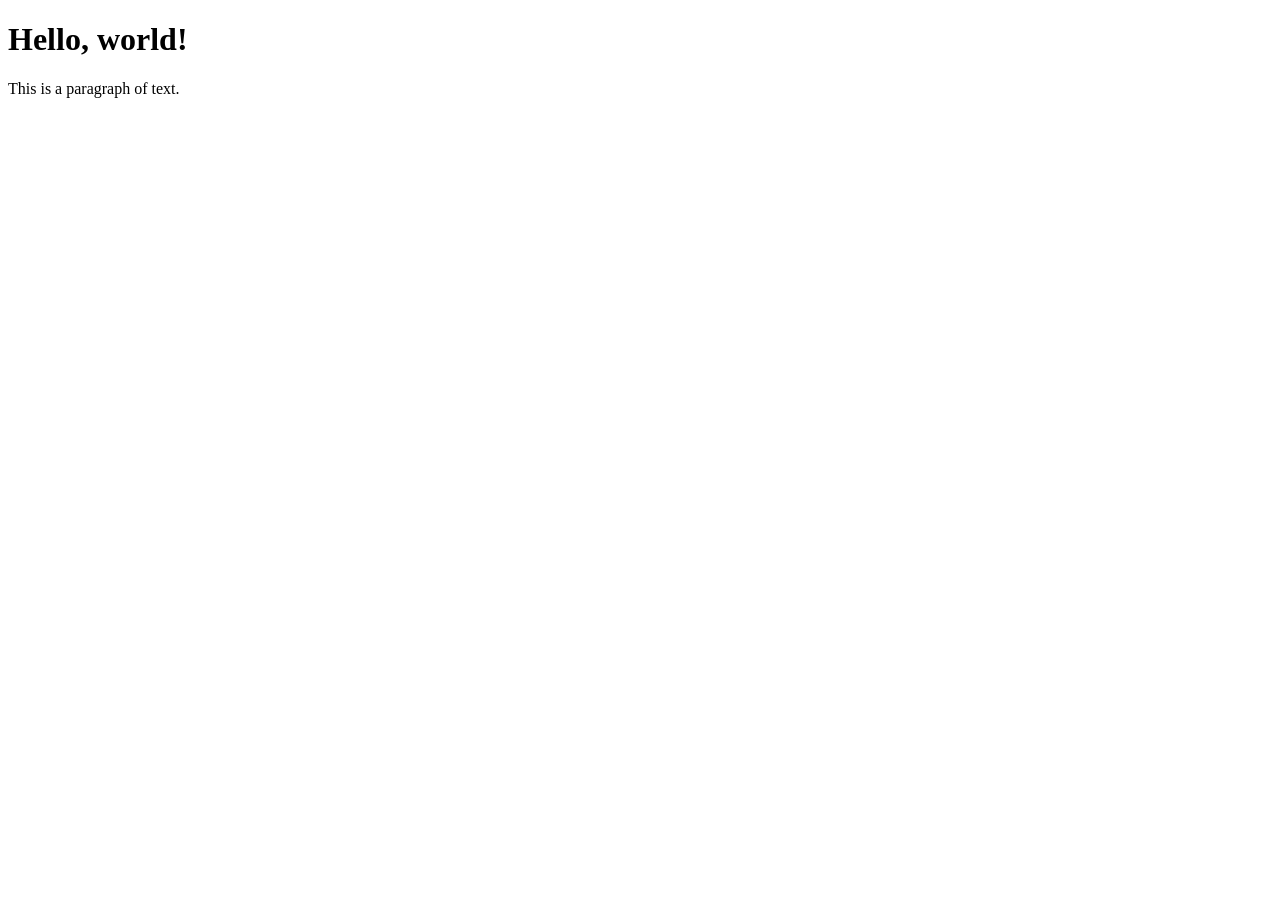
==== index.html @ fce1ba02 "Rename Index.html to index.html" ====
<!DOCTYPE html>
<html lang="en">
<head>
    <meta charset="UTF-8">
    <meta name="viewport" content="width=device-width, initial-scale=1.0">
    <title>My Web Page</title>
</head>
<body>
    <h1>Hello, world!</h1>
    <p>This is a paragraph of text.</p>
</body>
</html>
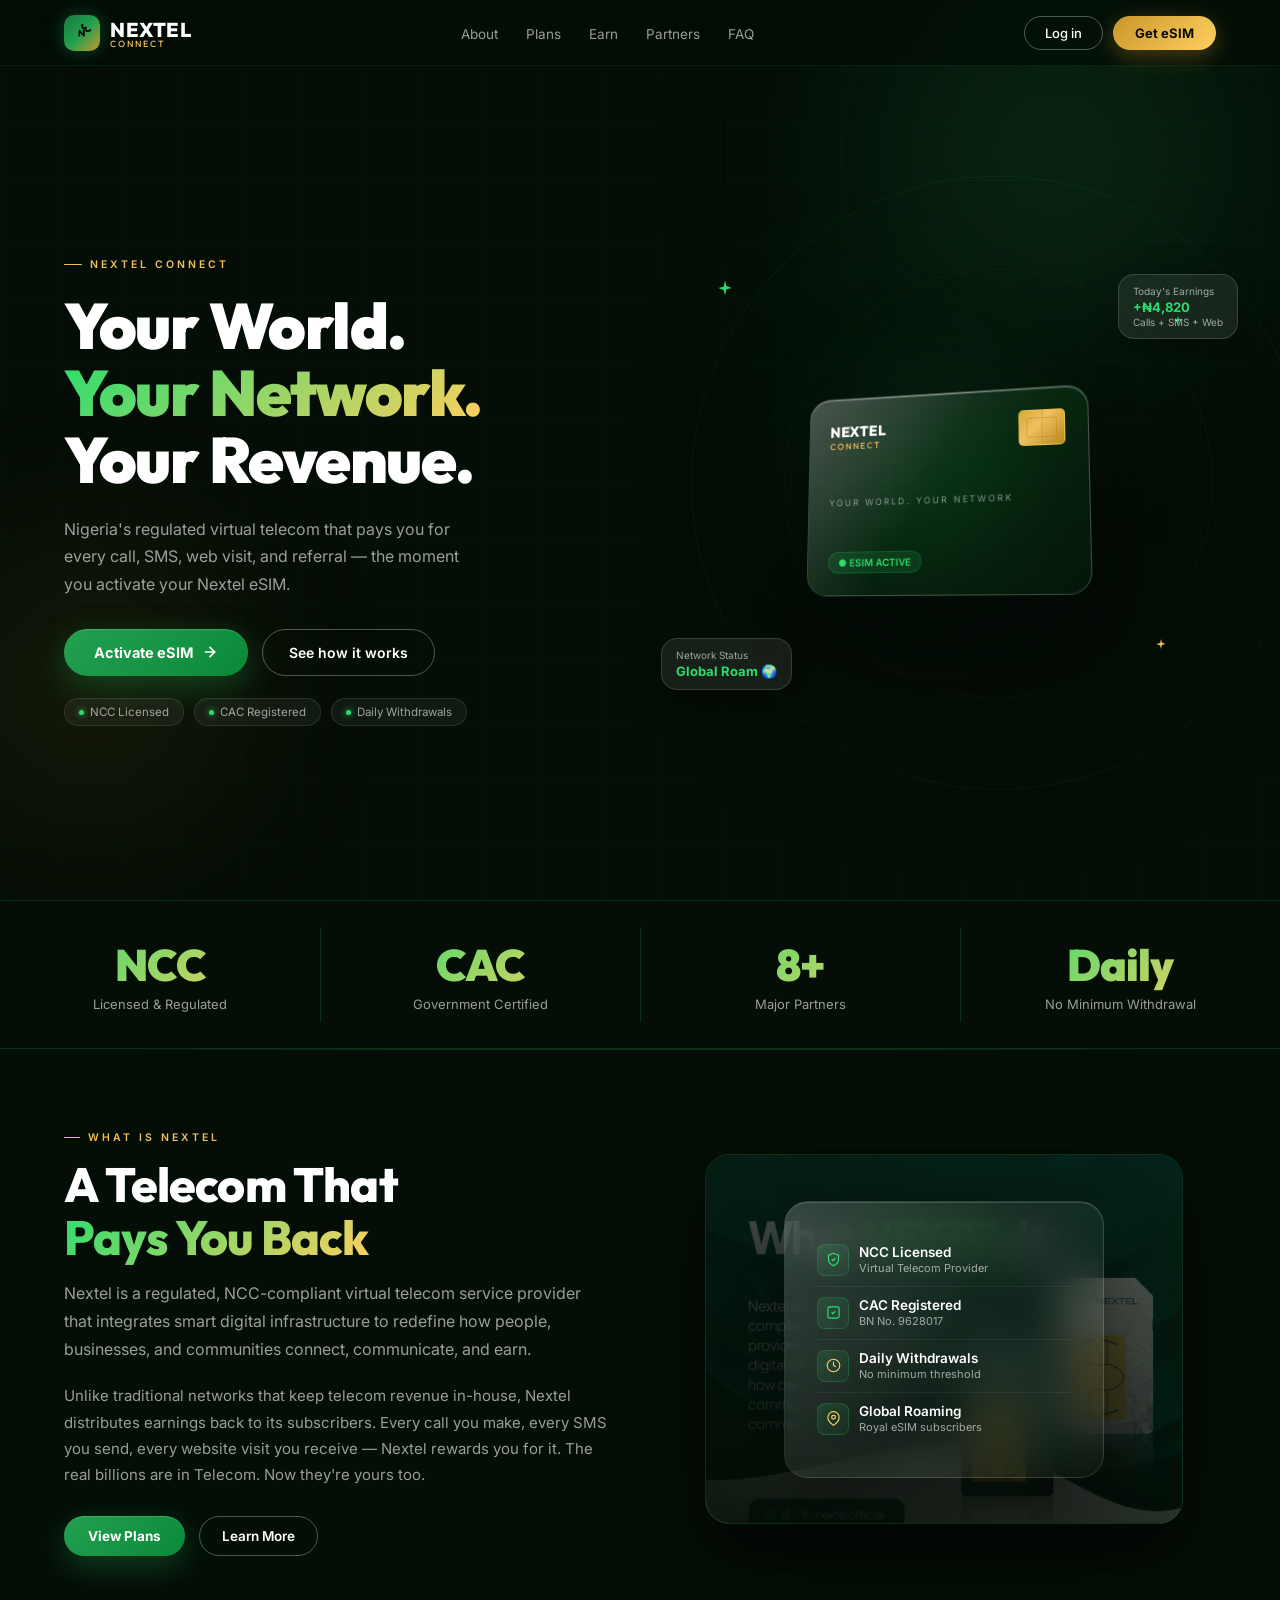
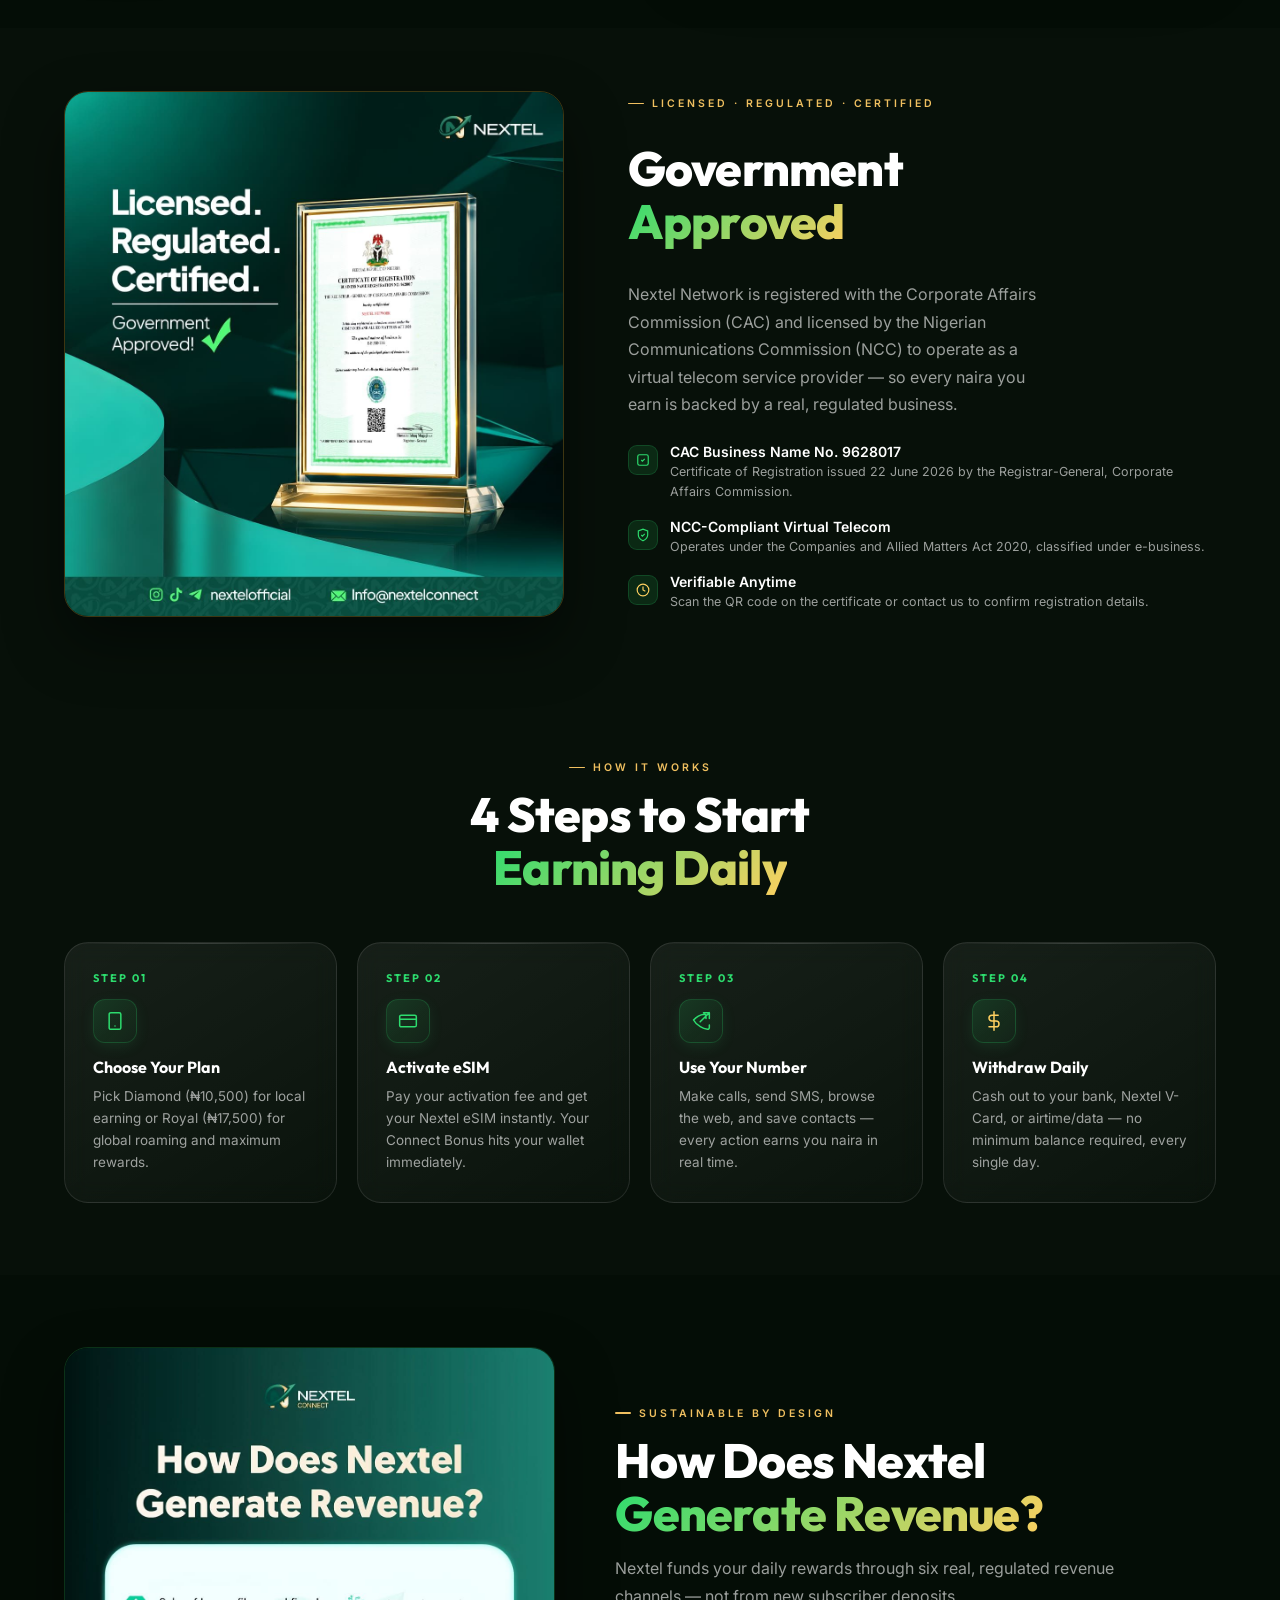
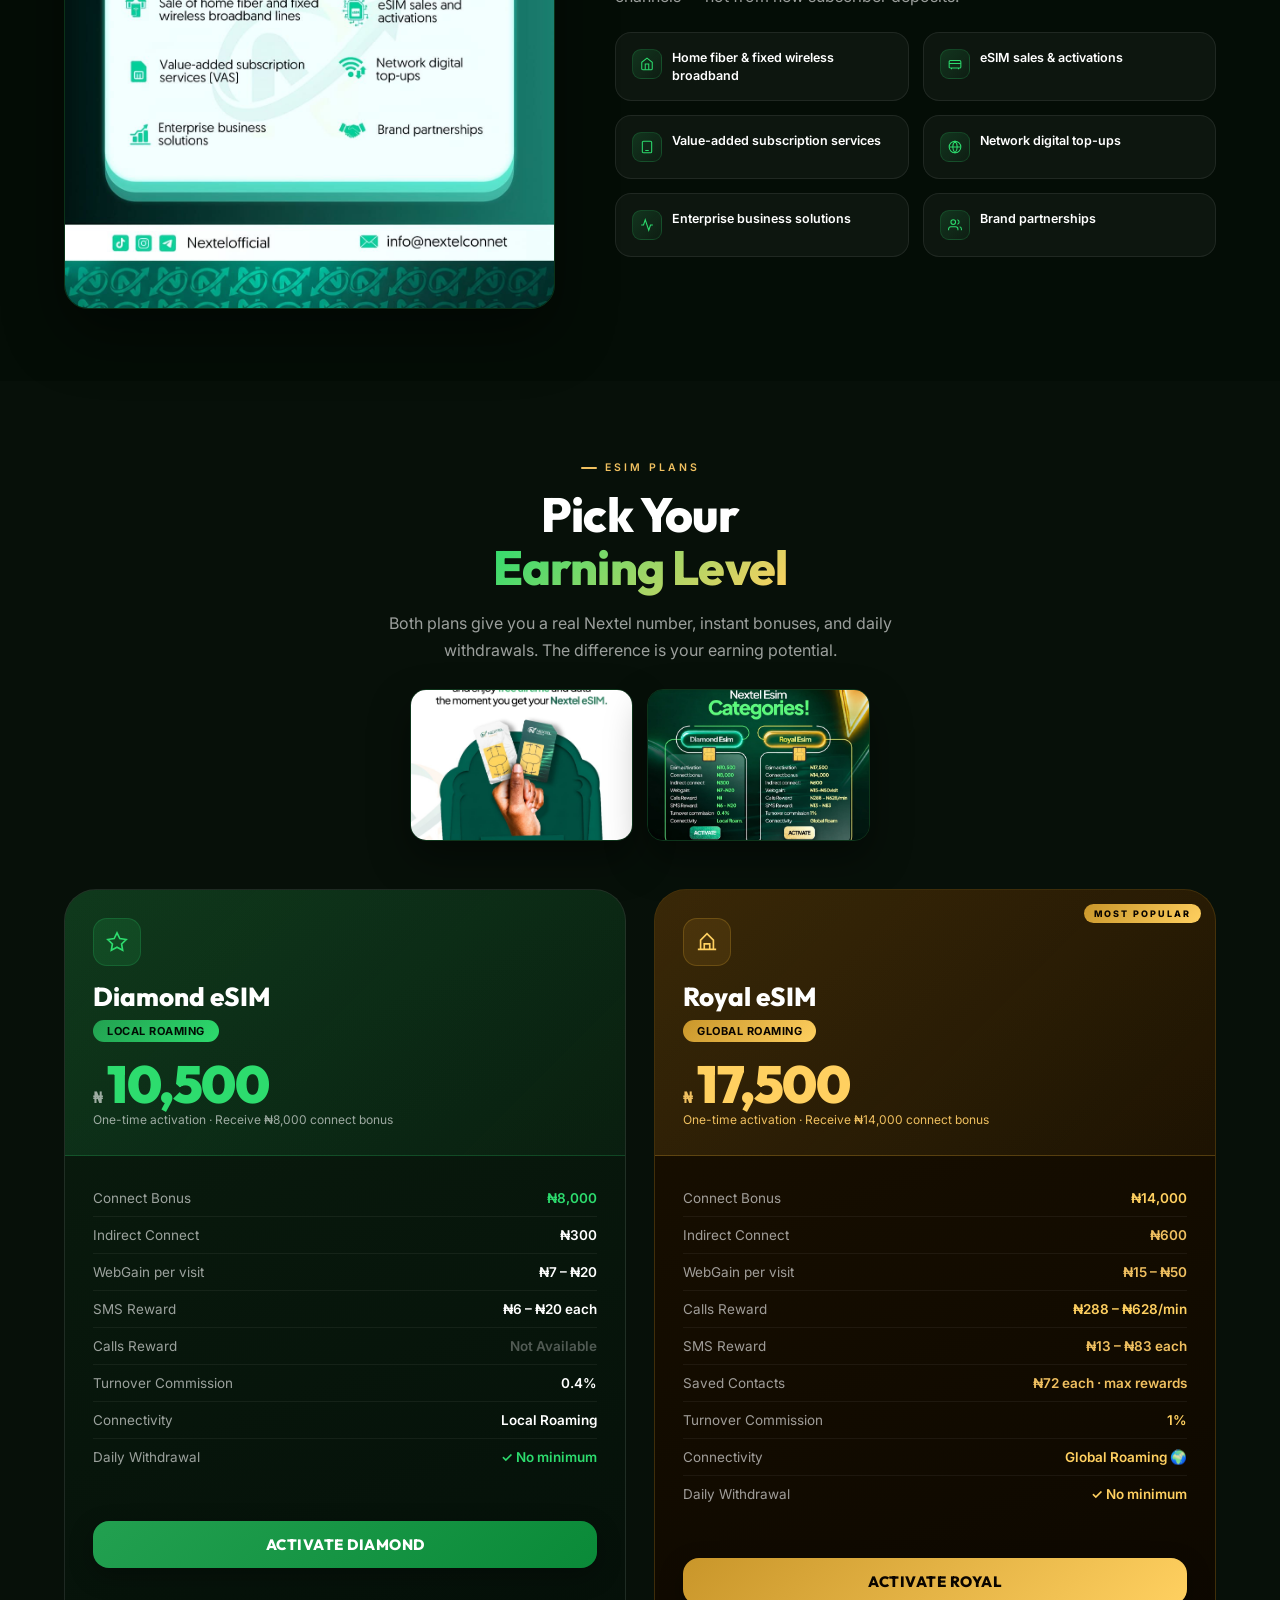
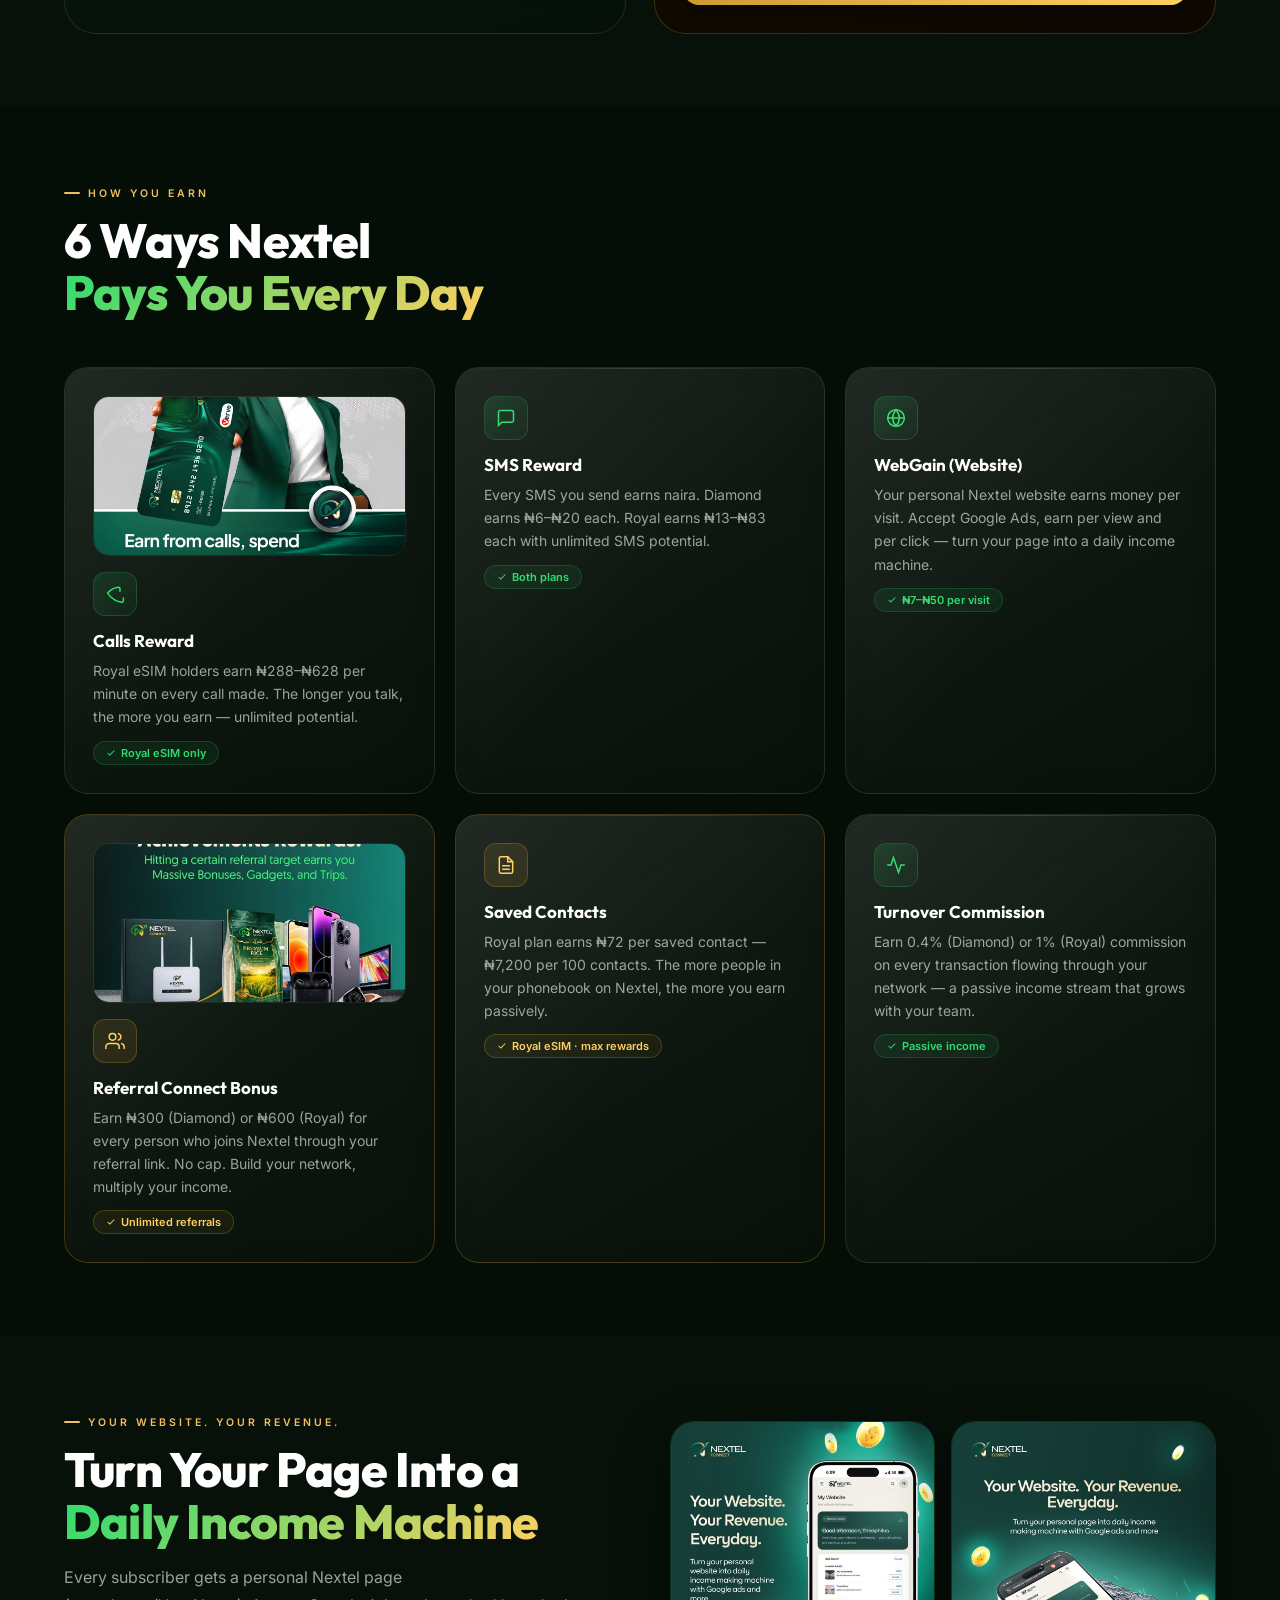
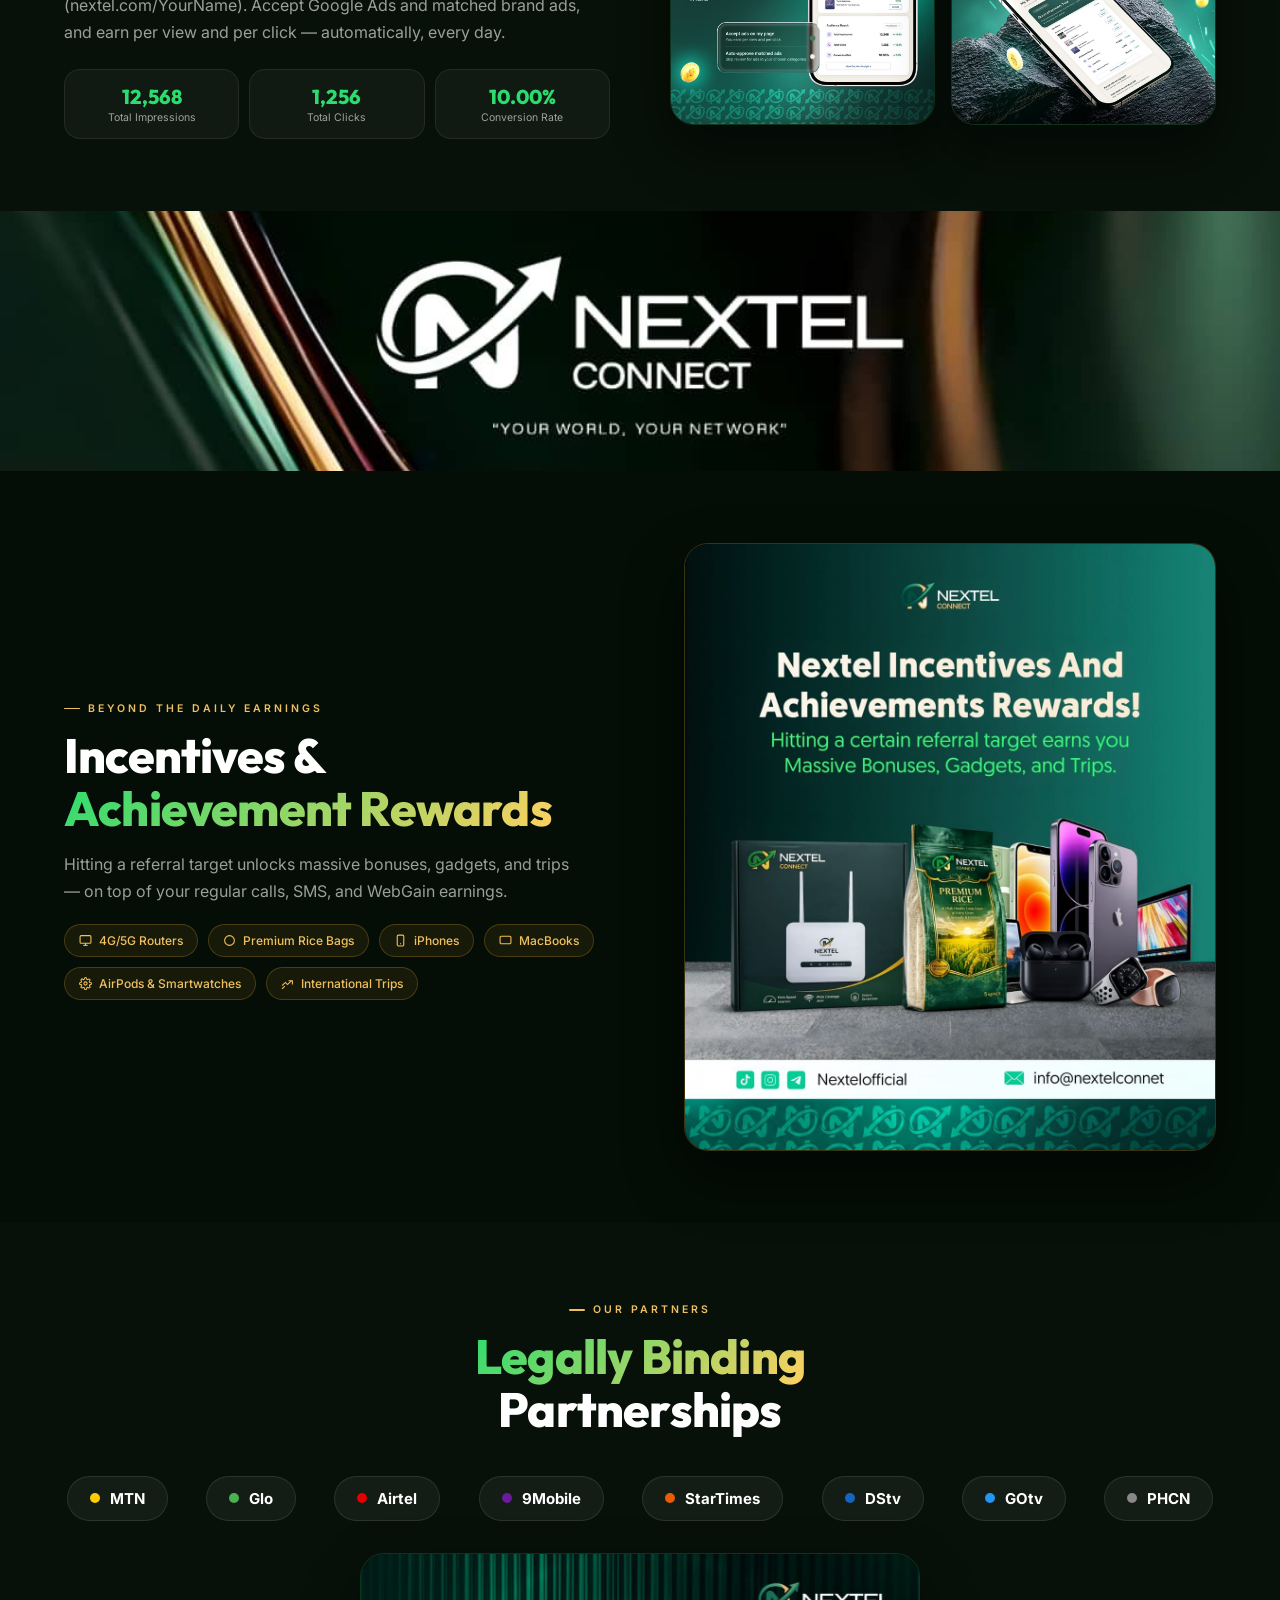
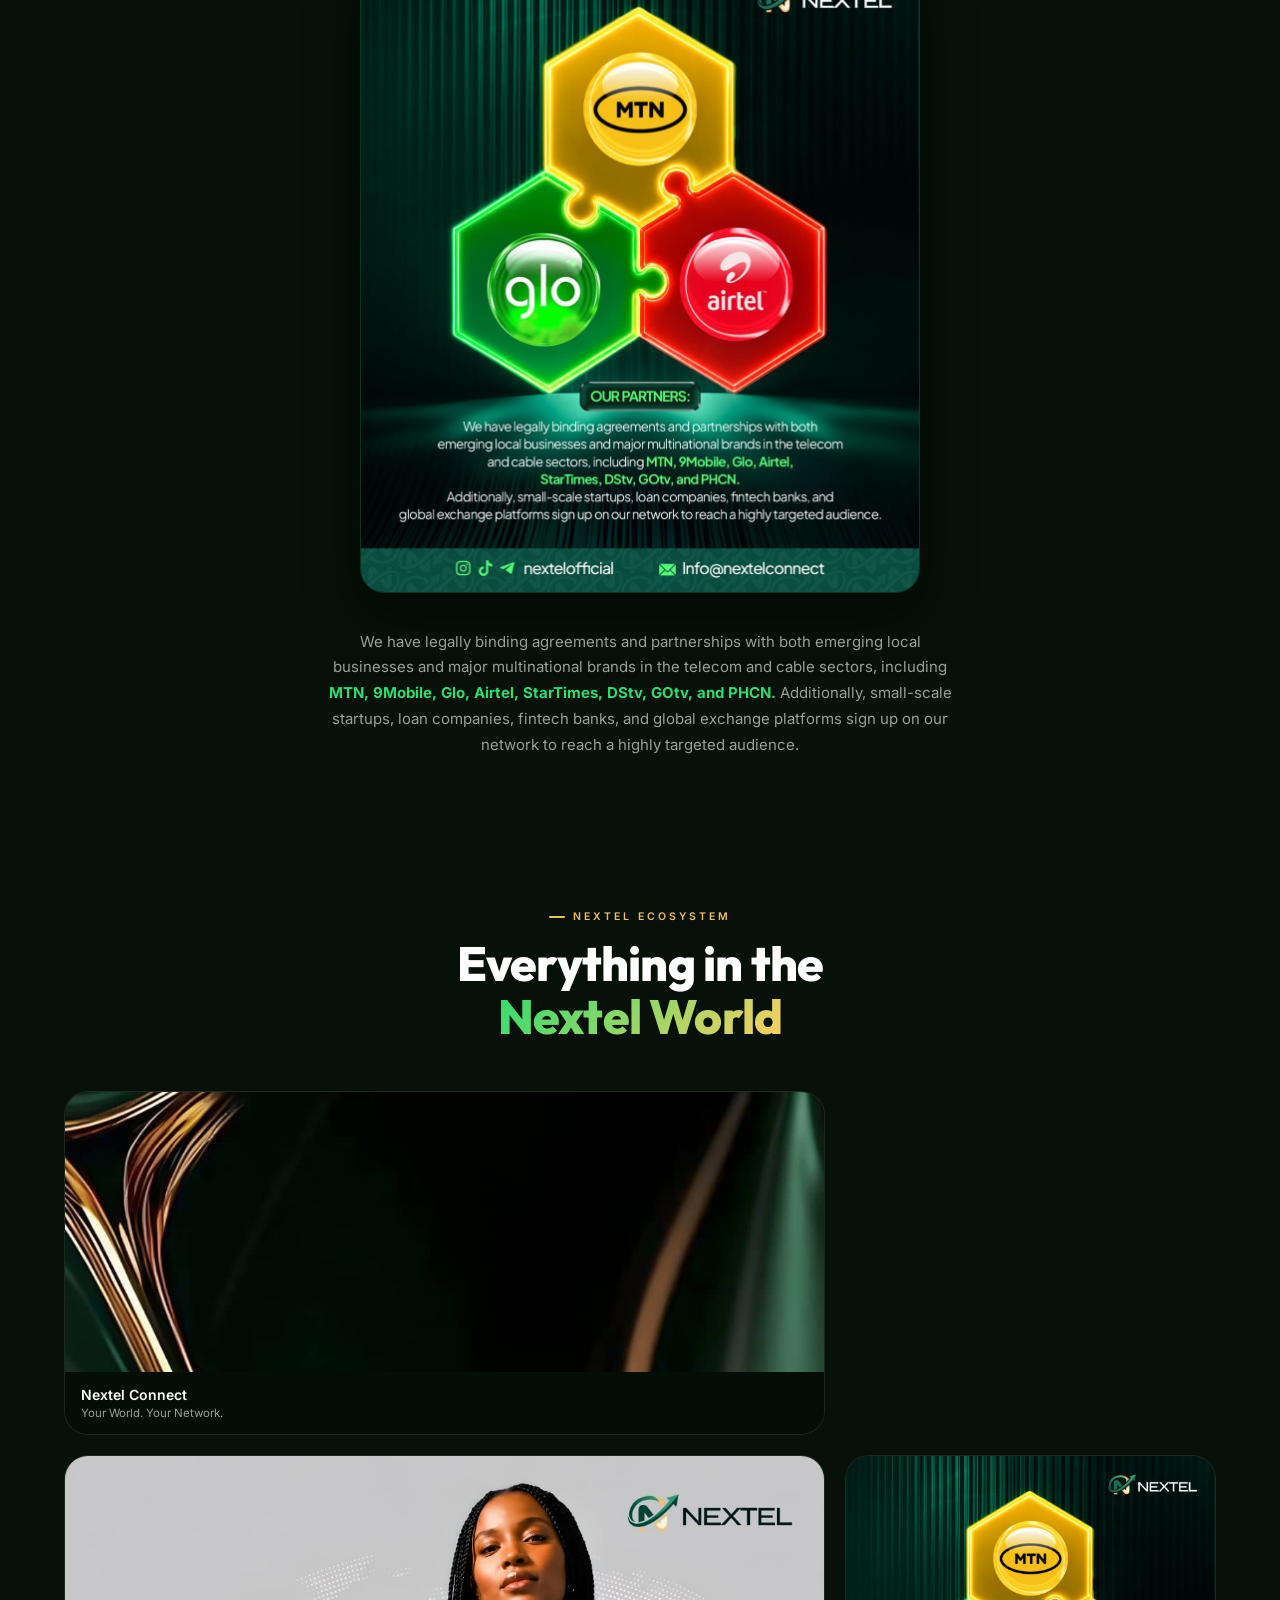
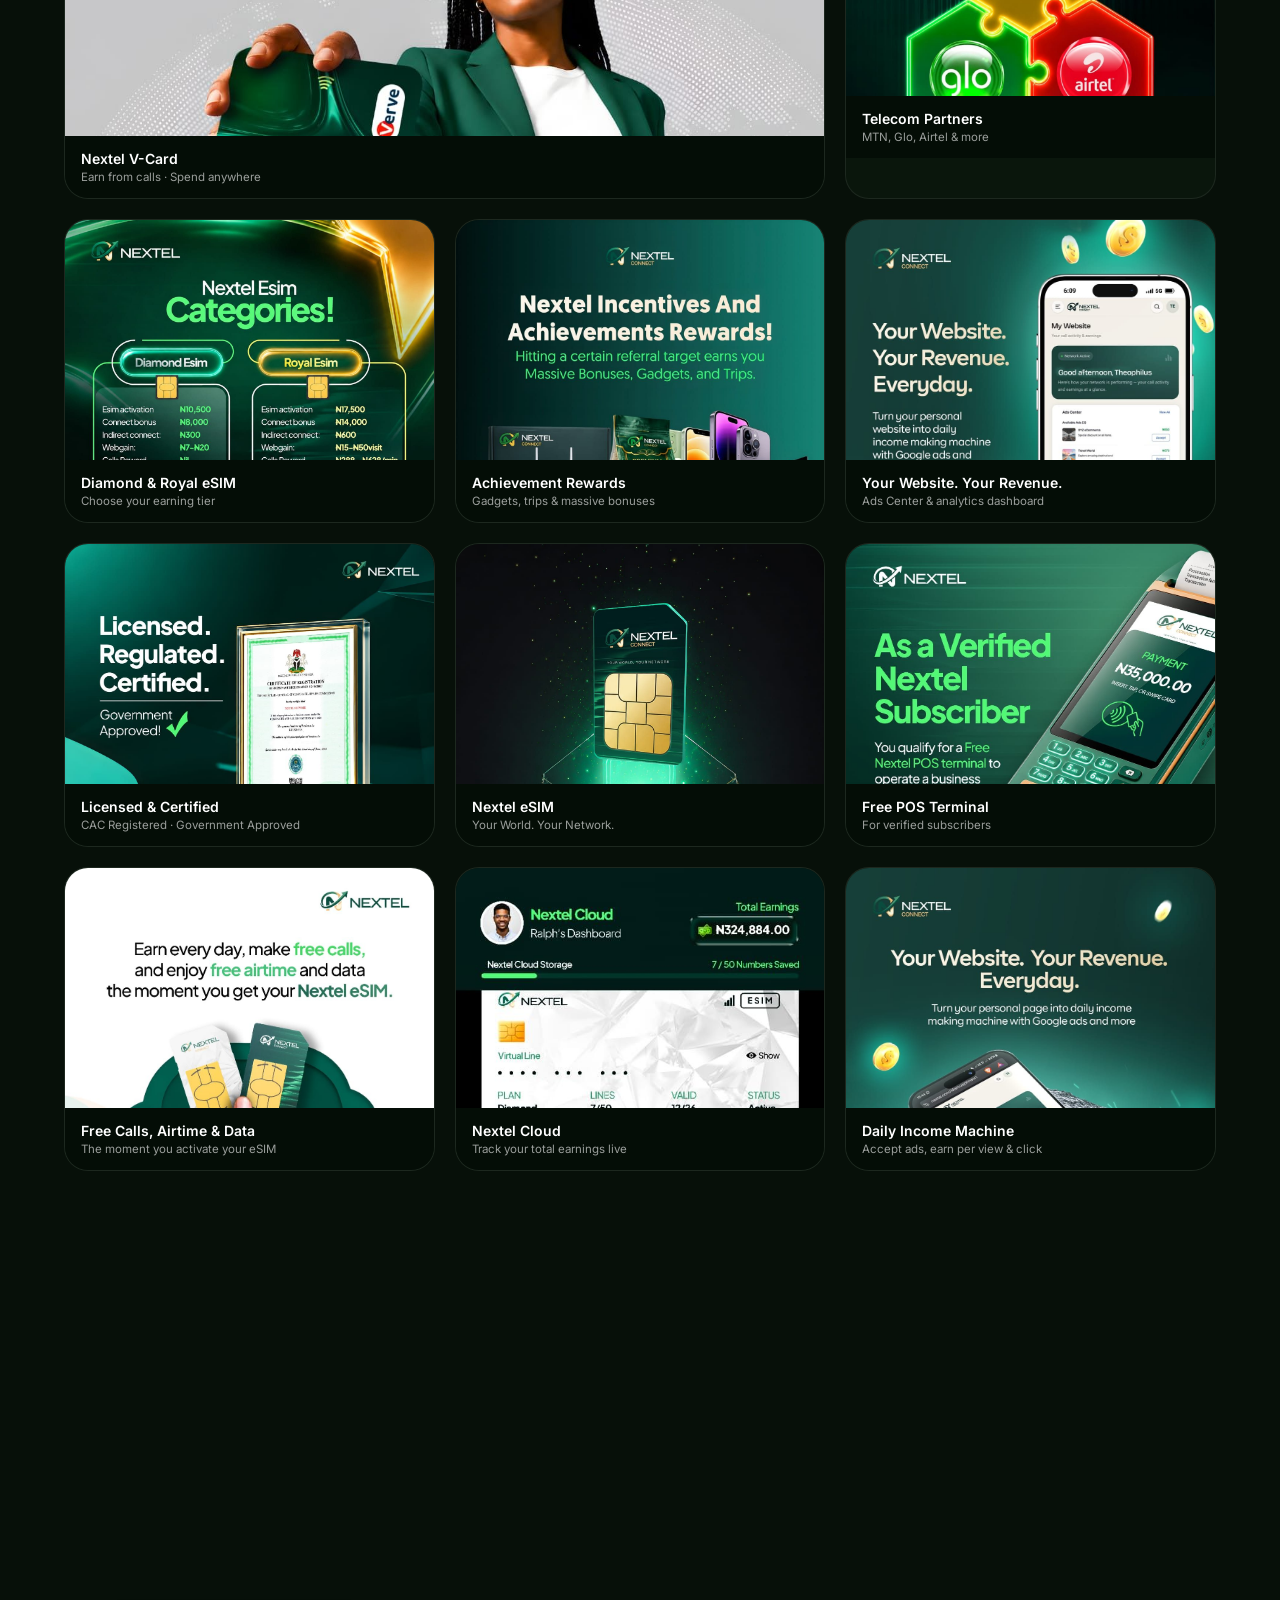
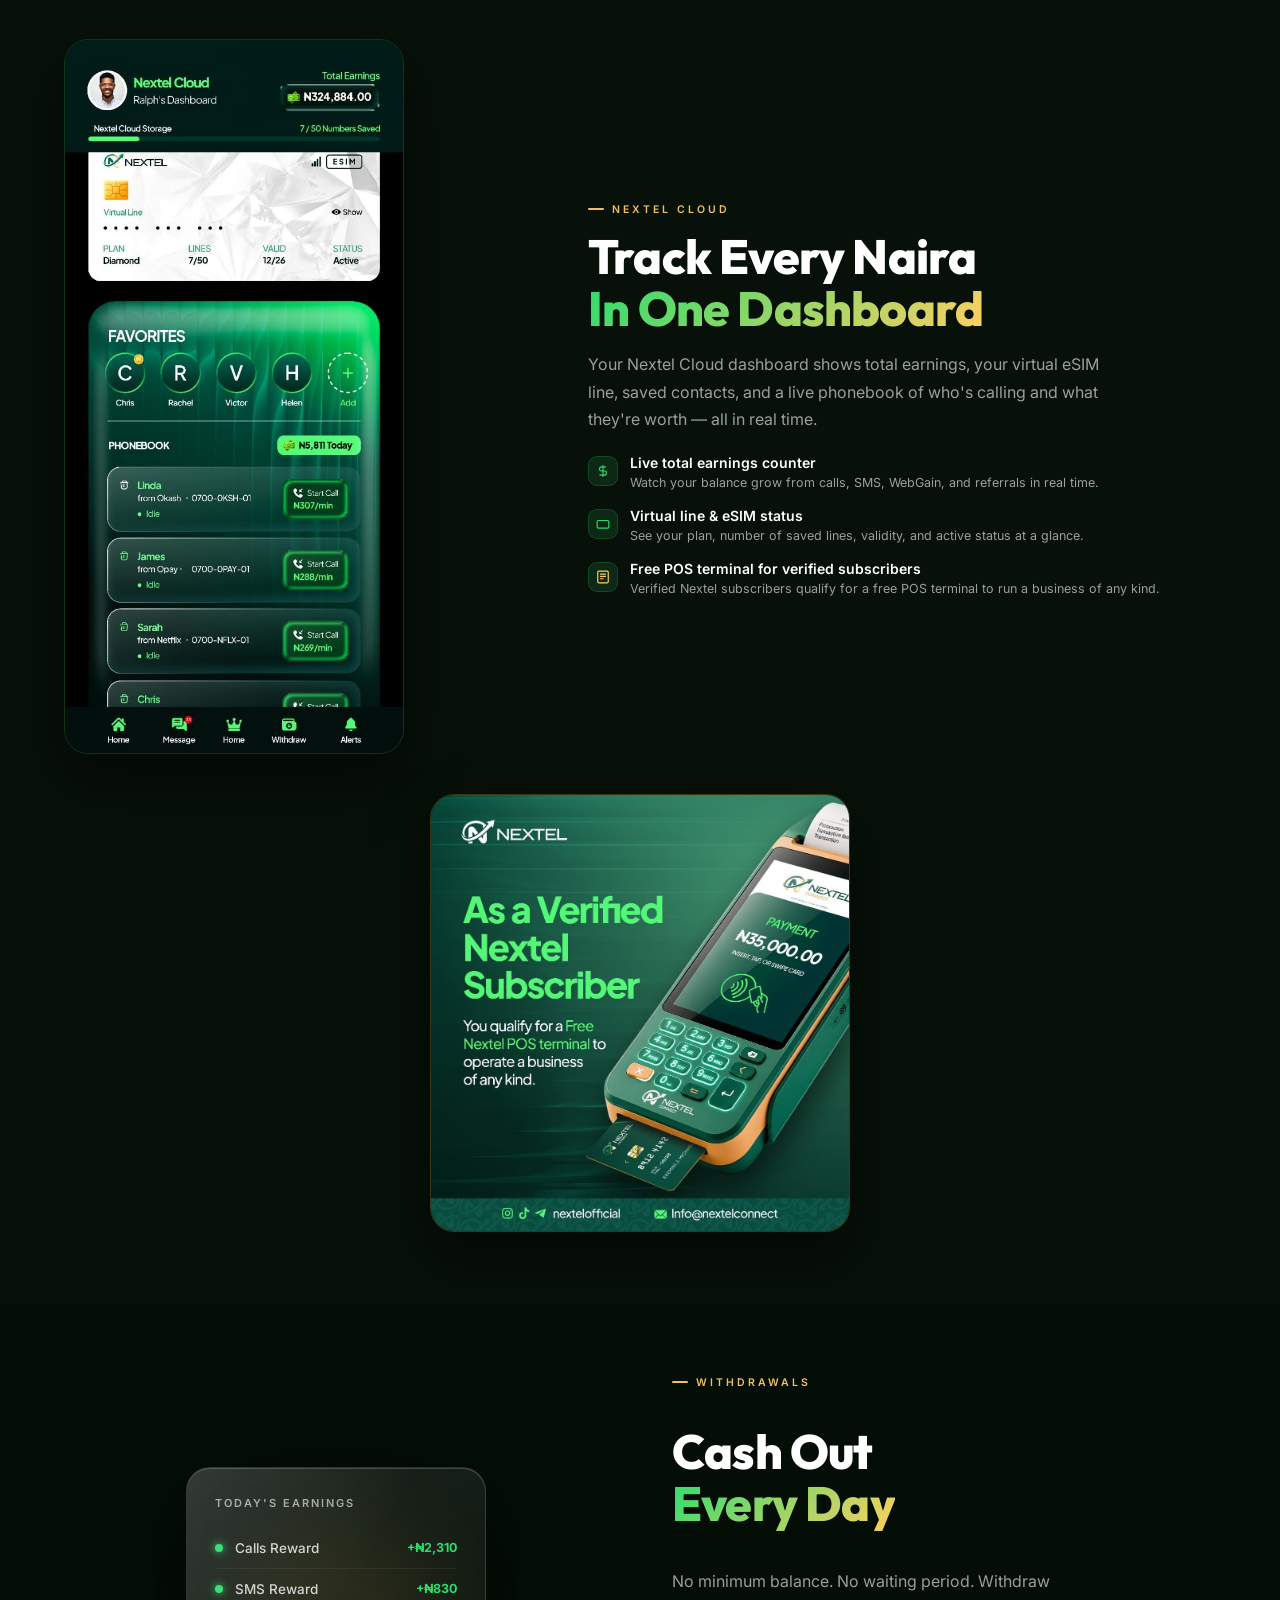
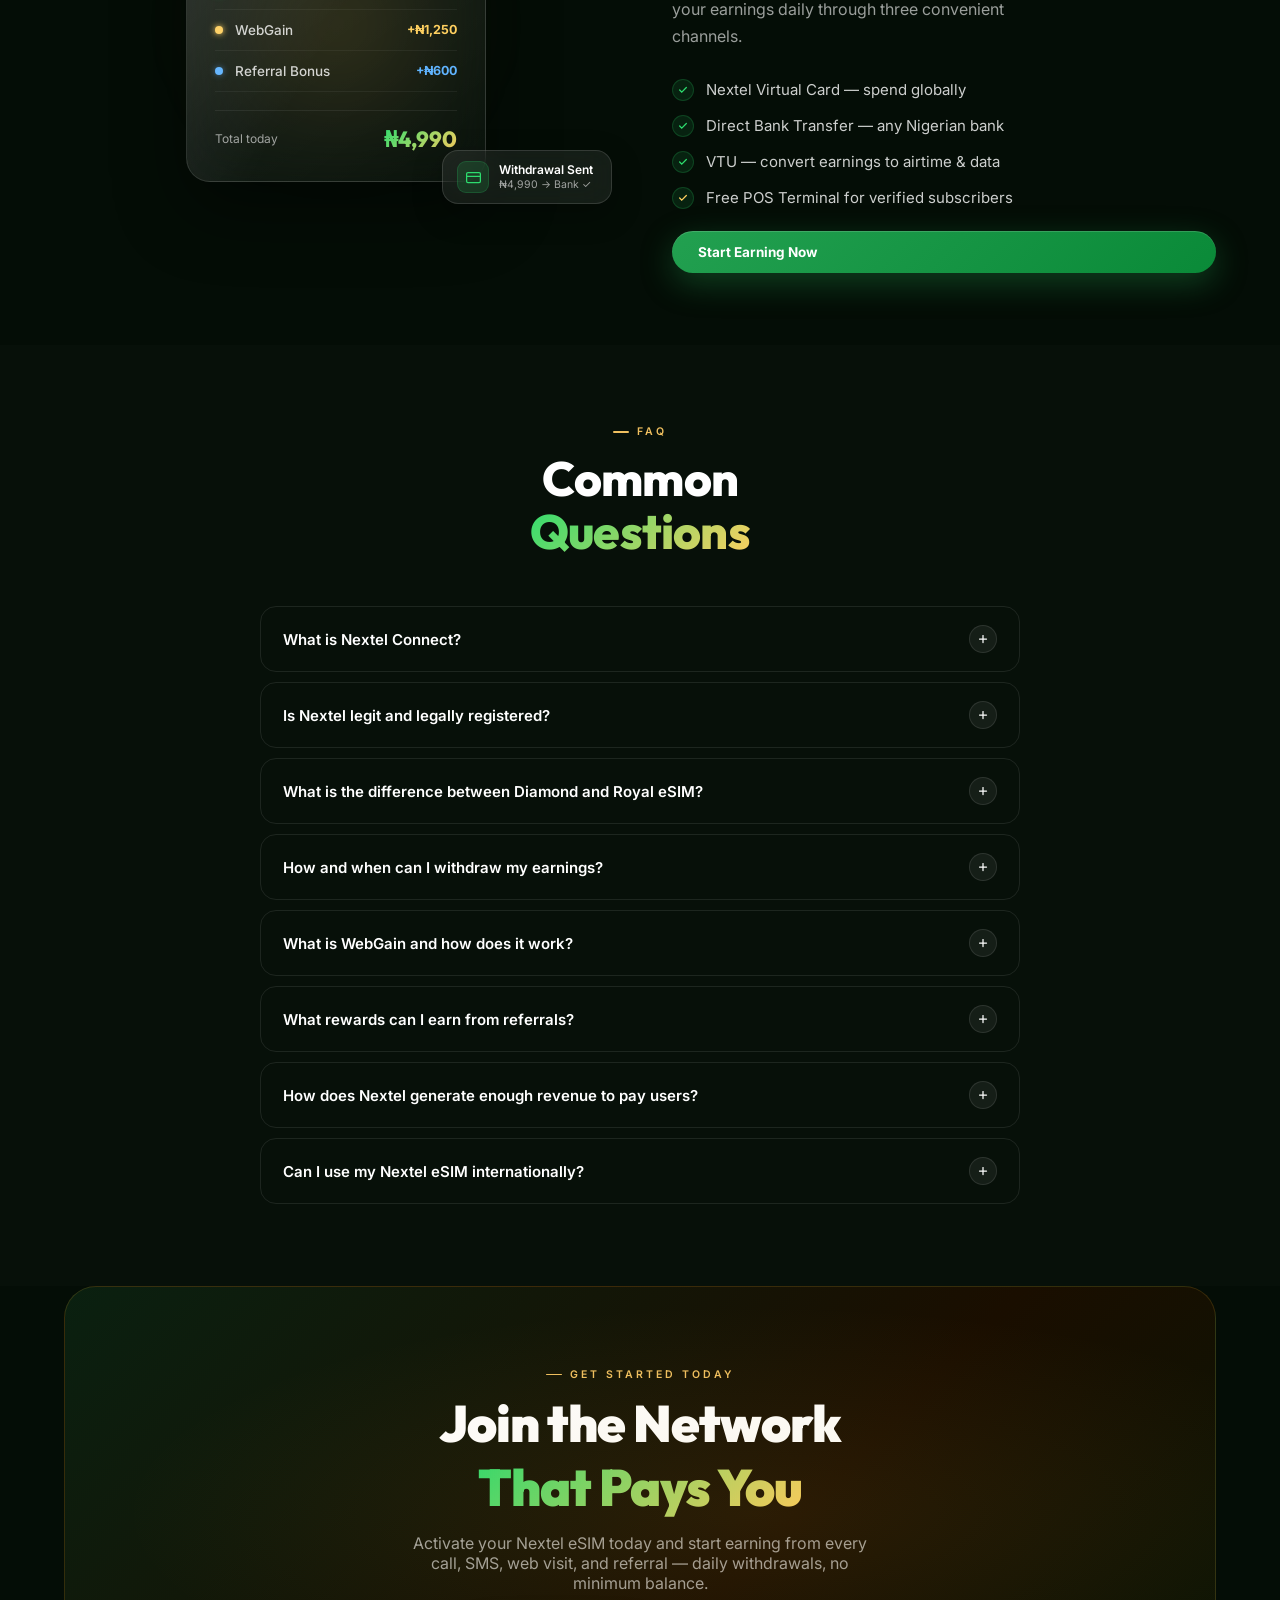
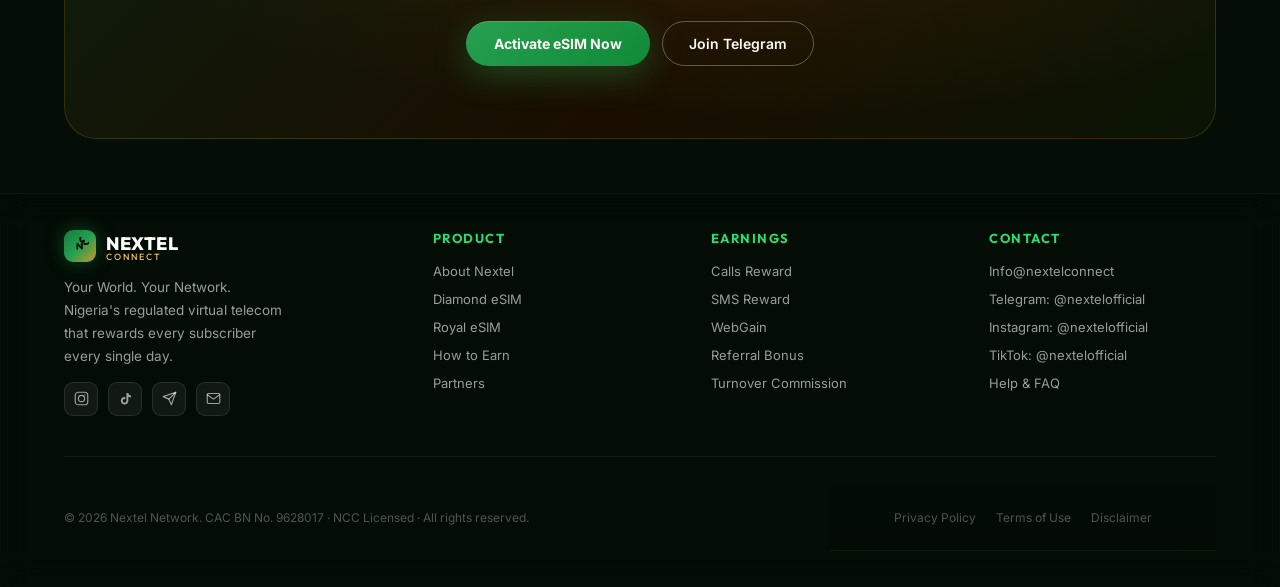
==== commit 5a6eb539: "Add full Nextel website with assets, SEO, and content pages - Replace placeholder index.html with co" ====
--- a/index.html
+++ b/index.html
@@ -1,12 +1,974 @@
 <!DOCTYPE html>
 <html lang="en">
 <head>
-    <meta charset="UTF-8">
-    <meta name="viewport" content="width=device-width, initial-scale=1.0">
-    <title>My Web Page</title>
+<meta charset="UTF-8"/>
+<meta name="viewport" content="width=device-width, initial-scale=1, viewport-fit=cover"/>
+<meta name="format-detection" content="telephone=no"/>
+
+<meta name="robots" content="index,follow,max-snippet:-1,max-image-preview:large,max-video-preview:-1"/>
+<meta name="googlebot" content="index,follow,max-snippet:-1,max-image-preview:large,max-video-preview:-1"/>
+<link rel="canonical" href="https://nextelwebsite.com/"/>
+
+<meta name="theme-color" content="#040d06"/>
+
+<title>Nextel Connect — NCC-Licensed eSIM That Pays You Daily | Nextel Website</title>
+<meta name="description" content="Nextel Connect is Nigeria's NCC-licensed, CAC-registered virtual telecom. Activate your Diamond or Royal eSIM and earn daily from calls, SMS, your personal website, and referrals — withdraw anytime, no minimum."/>
+<meta name="keywords" content="Nextel, Nextel Connect, Nextel website, nextelwebsite.com, Nextel eSIM, Nextel Diamond eSIM, Nextel Royal eSIM, is Nextel legit, Nextel CAC registration, virtual telecom Nigeria, earn from calls Nigeria, NCC licensed eSIM Nigeria, Nextel V-Card, Nextel Cloud dashboard, earn from SMS Nigeria, Nextel WebGain"/>
+<meta name="author" content="Nextel Network"/>
+
+<link rel="manifest" href="/manifest.webmanifest"/>
+<meta name="application-name" content="Nextel Connect"/>
+<meta name="apple-mobile-web-app-title" content="Nextel Connect"/>
+<meta name="apple-mobile-web-app-capable" content="yes"/>
+<meta name="apple-mobile-web-app-status-bar-style" content="black-translucent"/>
+
+<link rel="icon" href="/assets/logo/nextel-logo-icon.svg" type="image/svg+xml"/>
+<link rel="shortcut icon" href="/assets/icons/favicon.ico"/>
+<link rel="icon" href="/assets/icons/favicon.ico" sizes="any"/>
+<link rel="icon" type="image/png" sizes="32x32" href="/assets/icons/favicon-32x32.png"/>
+<link rel="icon" type="image/png" sizes="16x16" href="/assets/icons/favicon-16x16.png"/>
+<link rel="apple-touch-icon" sizes="180x180" href="/assets/icons/apple-touch-icon.png"/>
+<link rel="mask-icon" href="/assets/icons/safari-pinned-tab.svg" color="#2ddc6e"/>
+<meta name="msapplication-config" content="/browserconfig.xml"/>
+<meta name="msapplication-TileColor" content="#040d06"/>
+
+<meta property="og:locale" content="en_NG"/>
+<meta property="og:type" content="website"/>
+<meta property="og:site_name" content="Nextel Connect"/>
+<meta property="og:url" content="https://nextelwebsite.com/"/>
+<meta property="og:title" content="Nextel Connect — NCC-Licensed eSIM That Pays You Daily"/>
+<meta property="og:description" content="Activate your Nextel Diamond or Royal eSIM and earn daily from calls, SMS, your personal website, and referrals. NCC-licensed. CAC-registered. Withdraw anytime."/>
+<meta property="og:image" content="https://nextelwebsite.com/assets/images/nextel-og-share-image.jpg"/>
+<meta property="og:image:secure_url" content="https://nextelwebsite.com/assets/images/nextel-og-share-image.jpg"/>
+<meta property="og:image:width" content="1200"/>
+<meta property="og:image:height" content="630"/>
+<meta property="og:image:alt" content="Nextel Connect — Your World. Your Network. Your Revenue."/>
+
+<meta name="twitter:card" content="summary_large_image"/>
+<meta name="twitter:url" content="https://nextelwebsite.com/"/>
+<meta name="twitter:title" content="Nextel Connect — NCC-Licensed eSIM That Pays You Daily"/>
+<meta name="twitter:description" content="Nigeria's regulated virtual telecom. Earn daily from calls, SMS, your website, and referrals with a Nextel eSIM. No minimum withdrawal."/>
+<meta name="twitter:image" content="https://nextelwebsite.com/assets/images/nextel-og-share-image.jpg"/>
+
+<link rel="alternate" href="https://nextelwebsite.com/" hreflang="en-ng"/>
+<link rel="alternate" href="https://nextelwebsite.com/" hreflang="en"/>
+<link rel="alternate" href="https://nextelwebsite.com/" hreflang="x-default"/>
+<meta name="geo.region" content="NG"/>
+<meta name="geo.placename" content="Nigeria"/>
+
+<link rel="preconnect" href="https://fonts.googleapis.com"/>
+<link rel="preconnect" href="https://fonts.gstatic.com" crossorigin/>
+<link rel="preload" as="image" href="/assets/images/nextel-connect-brand-cover.jpg"/>
+<link href="https://fonts.googleapis.com/css2?family=Outfit:wght@300;400;500;600;700;800;900&family=Inter:wght@300;400;500;600;700&display=swap" rel="stylesheet"/>
+<link rel="stylesheet" href="/assets/css/style.css"/>
+
+<script type="application/ld+json">
+{
+  "@context":"https://schema.org",
+  "@graph":[
+    {
+      "@type":"Organization",
+      "@id":"https://nextelwebsite.com/#organization",
+      "name":"Nextel Connect",
+      "alternateName":"Nextel Network",
+      "url":"https://nextelwebsite.com/",
+      "logo":{"@type":"ImageObject","url":"https://nextelwebsite.com/assets/icons/icon-512.png","width":512,"height":512},
+      "image":"https://nextelwebsite.com/assets/images/nextel-og-share-image.jpg",
+      "slogan":"Your World. Your Network.",
+      "description":"Nextel Connect is a regulated, NCC-compliant virtual telecom service provider that integrates smart digital infrastructure to redefine how people, businesses, and communities connect, communicate, and earn.",
+      "email":"Info@nextelconnect",
+      "address":{"@type":"PostalAddress","addressCountry":"NG"},
+      "vatID":"CAC BN No. 9628017",
+      "sameAs":[
+        "https://t.me/nextelofficial",
+        "https://instagram.com/nextelofficial",
+        "https://tiktok.com/@nextelofficial"
+      ]
+    },
+    {
+      "@type":"WebSite",
+      "@id":"https://nextelwebsite.com/#website",
+      "name":"Nextel Connect",
+      "alternateName":"Nextel Website",
+      "url":"https://nextelwebsite.com/",
+      "description":"Official Nextel Connect website — NCC-licensed virtual telecom eSIM that pays subscribers daily for calls, SMS, web visits, and referrals.",
+      "publisher":{"@id":"https://nextelwebsite.com/#organization"},
+      "inLanguage":"en"
+    },
+    {
+      "@type":"WebPage",
+      "@id":"https://nextelwebsite.com/#webpage",
+      "name":"Nextel Connect — NCC-Licensed eSIM That Pays You Daily",
+      "url":"https://nextelwebsite.com/",
+      "isPartOf":{"@id":"https://nextelwebsite.com/#website"},
+      "about":{"@id":"https://nextelwebsite.com/#organization"},
+      "primaryImageOfPage":{"@type":"ImageObject","url":"https://nextelwebsite.com/assets/images/nextel-og-share-image.jpg"},
+      "inLanguage":"en",
+      "datePublished":"2026-06-22",
+      "dateModified":"2026-06-30",
+      "description":"Nextel Connect is Nigeria's NCC-licensed, CAC-registered virtual telecom. Activate your Diamond or Royal eSIM and earn daily from calls, SMS, your personal website, and referrals."
+    },
+    {
+      "@type":"BreadcrumbList",
+      "@id":"https://nextelwebsite.com/#breadcrumbs",
+      "itemListElement":[
+        {"@type":"ListItem","position":1,"name":"Nextel Connect","item":"https://nextelwebsite.com/"}
+      ]
+    },
+    {
+      "@type":"SiteNavigationElement",
+      "@id":"https://nextelwebsite.com/#sitenav",
+      "name":["About","eSIM Plans","How to Earn","Partners","FAQ","Privacy Policy","Terms of Use","Disclaimer"],
+      "url":[
+        "https://nextelwebsite.com/#about",
+        "https://nextelwebsite.com/#plans",
+        "https://nextelwebsite.com/#earn",
+        "https://nextelwebsite.com/#partners",
+        "https://nextelwebsite.com/#faq",
+        "https://nextelwebsite.com/privacy-policy.html",
+        "https://nextelwebsite.com/terms-of-use.html",
+        "https://nextelwebsite.com/disclaimer.html"
+      ]
+    },
+    {
+      "@type":"Service",
+      "@id":"https://nextelwebsite.com/#service",
+      "name":"Nextel eSIM Earning Network",
+      "provider":{"@id":"https://nextelwebsite.com/#organization"},
+      "serviceType":"Virtual telecom eSIM, call/SMS rewards, website ad revenue, referral commission",
+      "areaServed":{"@type":"Country","name":"Nigeria"},
+      "url":"https://nextelwebsite.com/",
+      "description":"Nextel Connect transforms everyday phone use into income — calls, SMS, web visits, saved contacts, and referrals all earn naira, withdrawable daily with no minimum balance.",
+      "offers":[
+        {
+          "@type":"Offer",
+          "name":"Nextel Diamond eSIM",
+          "price":"10500",
+          "priceCurrency":"NGN",
+          "availability":"https://schema.org/InStock",
+          "url":"https://nextelwebsite.com/#plans",
+          "description":"Diamond eSIM activation with ₦8,000 connect bonus, local roaming, SMS reward, WebGain, and 0.4% turnover commission."
+        },
+        {
+          "@type":"Offer",
+          "name":"Nextel Royal eSIM",
+          "price":"17500",
+          "priceCurrency":"NGN",
+          "availability":"https://schema.org/InStock",
+          "url":"https://nextelwebsite.com/#plans",
+          "description":"Royal eSIM activation with ₦14,000 connect bonus, global roaming, calls reward, higher SMS/WebGain, and 1% turnover commission."
+        }
+      ]
+    },
+    {
+      "@type":"FAQPage",
+      "@id":"https://nextelwebsite.com/#faq",
+      "mainEntity":[
+        {"@type":"Question","name":"What is Nextel Connect?","acceptedAnswer":{"@type":"Answer","text":"Nextel Connect is a regulated, NCC-compliant virtual telecom service provider. It gives you a real Nigerian phone number (eSIM) and rewards you with naira for every call you make, SMS you send, website visit you receive, and person you refer."}},
+        {"@type":"Question","name":"Is Nextel legit and legally registered?","acceptedAnswer":{"@type":"Answer","text":"Yes. Nextel is registered with the Corporate Affairs Commission (CAC) under Business Name Registration No. 9628017 and licensed by the Nigerian Communications Commission (NCC) to operate as a virtual telecom provider. The certificate of registration was issued on 22 June 2026 by the Registrar-General."}},
+        {"@type":"Question","name":"What is the difference between Diamond and Royal eSIM?","acceptedAnswer":{"@type":"Answer","text":"Diamond (₦10,500) gives local roaming, SMS rewards, WebGain, and referral bonuses. Royal (₦17,500) unlocks everything Diamond has, plus calls reward (₦288–₦628 per minute), higher SMS earnings, Global Roaming, 1% turnover commission, and maximum saved-contacts rewards."}},
+        {"@type":"Question","name":"How and when can I withdraw my Nextel earnings?","acceptedAnswer":{"@type":"Answer","text":"Withdrawals are processed daily with no minimum threshold via direct bank transfer to any Nigerian bank, the Nextel V-Card (Verve) for spending globally, or conversion to airtime and data (VTU). Verified subscribers also qualify for a free Nextel POS terminal."}},
+        {"@type":"Question","name":"What is WebGain and how does it work?","acceptedAnswer":{"@type":"Answer","text":"Every Nextel subscriber gets a personal website page. You earn ₦7–₦20 (Diamond) or ₦15–₦50 (Royal) per visit to your page, plus additional income per ad view and per click by accepting Google Ads and matched brand ads."}},
+        {"@type":"Question","name":"What rewards can I earn from Nextel referrals?","acceptedAnswer":{"@type":"Answer","text":"When someone you referred activates their eSIM, you earn a Connect Bonus of ₦300 (Diamond) or ₦600 (Royal) per referral. High-performing referrers also unlock Nextel's Incentive and Achievement Rewards, including gadgets, branded merchandise, and international trips."}},
+        {"@type":"Question","name":"How does Nextel generate enough revenue to pay users?","acceptedAnswer":{"@type":"Answer","text":"Nextel earns from eSIM sales and activations, sale of home fiber and fixed wireless broadband, value-added subscription services (VAS), enterprise business solutions, network digital top-ups, and brand partnerships — multiple revenue channels that fund daily subscriber rewards."}},
+        {"@type":"Question","name":"Can I use my Nextel eSIM internationally?","acceptedAnswer":{"@type":"Answer","text":"Yes, on the Royal eSIM plan. Royal subscribers enjoy Global Roaming, so your Nextel number works internationally. Diamond subscribers are limited to Local Roaming within Nigeria."}}
+      ]
+    },
+    {
+      "@type":"ImageObject",
+      "@id":"https://nextelwebsite.com/assets/images/nextel-cac-certificate-licensed-regulated.jpg#image",
+      "contentUrl":"https://nextelwebsite.com/assets/images/nextel-cac-certificate-licensed-regulated.jpg",
+      "name":"Nextel CAC Certificate of Registration",
+      "description":"Nextel Network CAC Certificate of Registration, Business Name No. 9628017, issued 22 June 2026.",
+      "license":"https://nextelwebsite.com/terms-of-use.html",
+      "creator":{"@id":"https://nextelwebsite.com/#organization"}
+    },
+    {
+      "@type":"ImageObject",
+      "@id":"https://nextelwebsite.com/assets/images/nextel-esim-plans-diamond-royal-pricing.jpg#image",
+      "contentUrl":"https://nextelwebsite.com/assets/images/nextel-esim-plans-diamond-royal-pricing.jpg",
+      "name":"Nextel eSIM Categories — Diamond and Royal Pricing",
+      "description":"Official pricing breakdown for Nextel Diamond eSIM and Royal eSIM, including connect bonus, WebGain, calls reward, and turnover commission.",
+      "creator":{"@id":"https://nextelwebsite.com/#organization"}
+    }
+  ]
+}
+</script>
 </head>
 <body>
-    <h1>Hello, world!</h1>
-    <p>This is a paragraph of text.</p>
+<a href="#main" class="skip-link">Skip to content</a>
+<!-- AMBIENT -->
+<div class="bg-fx" aria-hidden="true">
+  <div class="orb o1"></div><div class="orb o2"></div><div class="orb o3"></div>
+</div>
+<div class="grid-bg" aria-hidden="true"></div>
+
+<div class="page">
+
+<!-- ════════════════ NAV ════════════════ -->
+<nav>
+  <a href="/" class="nav-logo" aria-label="Nextel Connect home">
+    <div class="logo-badge">
+      <svg viewBox="0 0 100 100" width="18" height="18" aria-hidden="true">
+        <path d="M 55.02 23.86 A 29 29 0 1 1 73.61 38.39" fill="none" stroke="#040d06" stroke-width="11" stroke-linecap="round"/>
+        <path d="M 35 65 L 35 37 L 61 65 L 61 37" fill="none" stroke="#040d06" stroke-width="9.5" stroke-linecap="round" stroke-linejoin="round"/>
+        <path d="M 57.00 41.28 L 72.10 18.83" fill="none" stroke="#040d06" stroke-width="8" stroke-linecap="round"/>
+        <path d="M 63.12 23.22 L 72.10 18.83 L 71.41 28.81" fill="none" stroke="#040d06" stroke-width="8" stroke-linecap="round" stroke-linejoin="round"/>
+      </svg>
+    </div>
+    <div><span>NEXTEL</span><small class="logo-sub">CONNECT</small></div>
+  </a>
+  <ul class="nav-links">
+    <li><a href="#about">About</a></li>
+    <li><a href="#plans">Plans</a></li>
+    <li><a href="#earn">Earn</a></li>
+    <li><a href="#partners">Partners</a></li>
+    <li><a href="#faq">FAQ</a></li>
+  </ul>
+  <div class="nav-actions">
+    <button class="btn-outline">Log in</button>
+    <a href="#plans" class="btn-gold">Get eSIM</a>
+    <button class="hamburger" id="ham" aria-label="Menu" aria-expanded="false">
+      <span></span><span></span><span></span>
+    </button>
+  </div>
+</nav>
+
+<!-- mobile drawer -->
+<div class="drawer" id="drawer" aria-hidden="true">
+  <ul>
+    <li><a href="#about" onclick="closeMenu()">About Nextel</a></li>
+    <li><a href="#plans" onclick="closeMenu()">eSIM Plans</a></li>
+    <li><a href="#earn" onclick="closeMenu()">How to Earn</a></li>
+    <li><a href="#partners" onclick="closeMenu()">Partners</a></li>
+    <li><a href="#faq" onclick="closeMenu()">FAQ</a></li>
+  </ul>
+  <a href="#plans" class="d-cta" onclick="closeMenu()">Get Your eSIM Now →</a>
+</div>
+
+<main id="main">
+<!-- ════════════════ HERO ════════════════ -->
+<section class="hero" aria-label="Hero">
+  <div class="hero-ring" aria-hidden="true"></div>
+
+  <div class="hero-left">
+    <span class="eyebrow">NEXTEL CONNECT</span>
+    <h1 class="hero-h1">Your World.<br/><span>Your Network.</span><br/>Your Revenue.</h1>
+    <p class="hero-sub">Nigeria's regulated virtual telecom that pays you for every call, SMS, web visit, and referral — the moment you activate your Nextel eSIM.</p>
+    <div class="hero-ctas">
+      <a href="#plans" class="btn-green">
+        Activate eSIM
+        <svg width="16" height="16" viewBox="0 0 24 24" fill="none" stroke="currentColor" stroke-width="2.5" stroke-linecap="round"><path d="M5 12h14M12 5l7 7-7 7"/></svg>
+      </a>
+      <a href="#earn" class="btn-ghost">See how it works</a>
+    </div>
+    <div class="trust-pills">
+      <span class="pill"><span class="pill-dot"></span>NCC Licensed</span>
+      <span class="pill"><span class="pill-dot"></span>CAC Registered</span>
+      <span class="pill"><span class="pill-dot"></span>Daily Withdrawals</span>
+    </div>
+  </div>
+
+  <div class="hero-right" aria-hidden="true">
+    <div class="spark sp1"><svg width="18" height="18" viewBox="0 0 24 24" fill="var(--green-vivid)"><path d="M12 2l1.8 7.2L21 12l-7.2 1.8L12 22l-1.8-7.2L3 12l7.2-1.8z"/></svg></div>
+    <div class="spark sp2"><svg width="12" height="12" viewBox="0 0 24 24" fill="var(--gold-vivid)"><path d="M12 2l1.8 7.2L21 12l-7.2 1.8L12 22l-1.8-7.2L3 12l7.2-1.8z"/></svg></div>
+    <div class="spark sp3"><svg width="10" height="10" viewBox="0 0 24 24" fill="var(--green-vivid)"><path d="M12 2l1.8 7.2L21 12l-7.2 1.8L12 22l-1.8-7.2L3 12l7.2-1.8z"/></svg></div>
+    <div class="card-glow-blob"></div>
+    <div class="esim-3d">
+      <div class="sim-card">
+        <div class="sim-inner">
+          <div class="sim-logo-row">
+            <div class="sim-brand">NEXTEL <small>CONNECT</small></div>
+            <div class="sim-chip"></div>
+          </div>
+          <div class="sim-tagline">YOUR WORLD. YOUR NETWORK</div>
+          <div class="sim-badge">● ESIM ACTIVE</div>
+        </div>
+      </div>
+    </div>
+    <div class="float-badge fb-top">
+      <div class="fb-label">Today's Earnings</div>
+      <div class="fb-val">+₦4,820</div>
+      <div class="fb-sub">Calls + SMS + Web</div>
+    </div>
+    <div class="float-badge fb-bot">
+      <div class="fb-label">Network Status</div>
+      <div class="fb-val">Global Roam 🌍</div>
+    </div>
+  </div>
+</section>
+<!-- ════════════════ STATS ════════════════ -->
+<div class="stats-band" aria-label="Key numbers">
+  <div class="stat-cell reveal"><div class="stat-n">NCC</div><div class="stat-l">Licensed & Regulated</div></div>
+  <div class="stat-cell reveal"><div class="stat-n">CAC</div><div class="stat-l">Government Certified</div></div>
+  <div class="stat-cell reveal"><div class="stat-n">8+</div><div class="stat-l">Major Partners</div></div>
+  <div class="stat-cell reveal"><div class="stat-n">Daily</div><div class="stat-l">No Minimum Withdrawal</div></div>
+</div>
+
+<div class="divider"></div>
+<!-- ════════════════ ABOUT ════════════════ -->
+<section id="about" aria-label="About Nextel">
+  <div class="about-grid">
+    <div class="about-text reveal">
+      <div><span class="sec-tag">WHAT IS NEXTEL</span>
+        <h2 class="sec-h">A Telecom That<br/><span>Pays You Back</span></h2>
+        <p class="sec-sub">Nextel is a regulated, NCC-compliant virtual telecom service provider that integrates smart digital infrastructure to redefine how people, businesses, and communities connect, communicate, and earn.</p>
+      </div>
+      <p style="font-size:clamp(13.5px,1.5vw,15px);color:var(--w60);line-height:1.75;">Unlike traditional networks that keep telecom revenue in-house, Nextel distributes earnings back to its subscribers. Every call you make, every SMS you send, every website visit you receive — Nextel rewards you for it. The real billions are in Telecom. Now they're yours too.</p>
+      <div class="hero-ctas" style="flex-wrap:wrap;">
+        <a href="#plans" class="btn-green" style="font-size:13.5px;padding:12px 24px;">View Plans</a>
+        <a href="#faq" class="btn-ghost" style="font-size:13.5px;padding:11px 22px;">Learn More</a>
+      </div>
+    </div>
+    <div class="about-visual reveal">
+      <div class="about-blob"></div>
+      <div class="about-photo-frame">
+        <img src="/assets/images/nextel-what-is-virtual-telecom.jpg" alt="What Nextel is — regulated NCC-compliant virtual telecom provider" width="1050" height="1050" loading="lazy"/>
+      </div>
+      <div class="cert-glass">
+        <div class="cert-row">
+          <div class="cert-icon"><svg viewBox="0 0 24 24" fill="none" stroke="var(--green-vivid)" stroke-width="1.8"><path d="M12 22s8-4 8-10V5l-8-3-8 3v7c0 6 8 10 8 10z"/><polyline points="9 12 11 14 15 10" stroke="var(--green-vivid)"/></svg></div>
+          <div><div class="cert-label">NCC Licensed</div><div class="cert-sub">Virtual Telecom Provider</div></div>
+        </div>
+        <div class="cert-row">
+          <div class="cert-icon"><svg viewBox="0 0 24 24" fill="none" stroke="var(--green-vivid)" stroke-width="1.8"><rect x="3" y="3" width="18" height="18" rx="3"/><path d="M9 12l2 2 4-4"/></svg></div>
+          <div><div class="cert-label">CAC Registered</div><div class="cert-sub">BN No. 9628017</div></div>
+        </div>
+        <div class="cert-row">
+          <div class="cert-icon"><svg viewBox="0 0 24 24" fill="none" stroke="var(--gold-vivid)" stroke-width="1.8"><circle cx="12" cy="12" r="10"/><path d="M12 6v6l4 2"/></svg></div>
+          <div><div class="cert-label">Daily Withdrawals</div><div class="cert-sub">No minimum threshold</div></div>
+        </div>
+        <div class="cert-row">
+          <div class="cert-icon"><svg viewBox="0 0 24 24" fill="none" stroke="var(--gold-vivid)" stroke-width="1.8"><path d="M21 10c0 7-9 13-9 13s-9-6-9-13a9 9 0 0 1 18 0z"/><circle cx="12" cy="10" r="3"/></svg></div>
+          <div><div class="cert-label">Global Roaming</div><div class="cert-sub">Royal eSIM subscribers</div></div>
+        </div>
+      </div>
+    </div>
+  </div>
+</section>
+<!-- ════════════════ TRUST / LICENSED ════════════════ -->
+<section class="trust-banner" aria-label="Nextel licensing and certification">
+  <div class="trust-grid">
+    <div class="trust-img-wrap reveal">
+      <img src="/assets/images/nextel-cac-certificate-licensed-regulated.jpg" alt="Nextel Network CAC Certificate of Registration, Business Name No. 9628017, government approved" width="1125" height="1184" loading="lazy"/>
+    </div>
+    <div class="feat-text reveal" style="display:flex;flex-direction:column;gap:18px;">
+      <span class="sec-tag">LICENSED · REGULATED · CERTIFIED</span>
+      <h2 class="sec-h">Government<br/><span>Approved</span></h2>
+      <p style="font-size:clamp(14px,1.5vw,16px);color:var(--w60);line-height:1.72;max-width:420px;">Nextel Network is registered with the Corporate Affairs Commission (CAC) and licensed by the Nigerian Communications Commission (NCC) to operate as a virtual telecom service provider — so every naira you earn is backed by a real, regulated business.</p>
+      <div class="trust-list">
+        <div class="trust-item">
+          <span class="ti-ico"><svg viewBox="0 0 24 24" fill="none" stroke="var(--green-vivid)" stroke-width="2"><rect x="3" y="3" width="18" height="18" rx="3"/><path d="M9 12l2 2 4-4"/></svg></span>
+          <div><div class="ti-h">CAC Business Name No. 9628017</div><div class="ti-p">Certificate of Registration issued 22 June 2026 by the Registrar-General, Corporate Affairs Commission.</div></div>
+        </div>
+        <div class="trust-item">
+          <span class="ti-ico"><svg viewBox="0 0 24 24" fill="none" stroke="var(--green-vivid)" stroke-width="2"><path d="M12 22s8-4 8-10V5l-8-3-8 3v7c0 6 8 10 8 10z"/><polyline points="9 12 11 14 15 10"/></svg></span>
+          <div><div class="ti-h">NCC-Compliant Virtual Telecom</div><div class="ti-p">Operates under the Companies and Allied Matters Act 2020, classified under e-business.</div></div>
+        </div>
+        <div class="trust-item">
+          <span class="ti-ico"><svg viewBox="0 0 24 24" fill="none" stroke="var(--gold-vivid)" stroke-width="2"><circle cx="12" cy="12" r="10"/><path d="M12 6v6l4 2"/></svg></span>
+          <div><div class="ti-h">Verifiable Anytime</div><div class="ti-p">Scan the QR code on the certificate or contact us to confirm registration details.</div></div>
+        </div>
+      </div>
+    </div>
+  </div>
+</section>
+<!-- ════════════════ HOW IT WORKS ════════════════ -->
+<section style="background:var(--bg2);padding-top:clamp(56px,8vh,96px);padding-bottom:clamp(56px,8vh,96px);padding-left:var(--px);padding-right:var(--px);" aria-label="How Nextel works">
+  <div style="text-align:center;max-width:560px;margin:0 auto;">
+    <span class="sec-tag" style="justify-content:center;">HOW IT WORKS</span>
+    <h2 class="sec-h" style="text-align:center;">4 Steps to Start<br/><span>Earning Daily</span></h2>
+  </div>
+  <div class="steps-wrap">
+    <div class="step-card reveal">
+      <div class="step-num">STEP 01</div>
+      <div class="step-icon"><svg viewBox="0 0 24 24" fill="none" stroke="var(--green-vivid)" stroke-width="1.8" stroke-linecap="round"><rect x="5" y="2" width="14" height="20" rx="2"/><path d="M12 18h.01"/></svg></div>
+      <div class="step-h">Choose Your Plan</div>
+      <p class="step-p">Pick Diamond (₦10,500) for local earning or Royal (₦17,500) for global roaming and maximum rewards.</p>
+    </div>
+    <div class="step-card reveal">
+      <div class="step-num">STEP 02</div>
+      <div class="step-icon"><svg viewBox="0 0 24 24" fill="none" stroke="var(--green-vivid)" stroke-width="1.8" stroke-linecap="round"><rect x="2" y="5" width="20" height="14" rx="2"/><line x1="2" y1="10" x2="22" y2="10"/></svg></div>
+      <div class="step-h">Activate eSIM</div>
+      <p class="step-p">Pay your activation fee and get your Nextel eSIM instantly. Your Connect Bonus hits your wallet immediately.</p>
+    </div>
+    <div class="step-card reveal">
+      <div class="step-num">STEP 03</div>
+      <div class="step-icon"><svg viewBox="0 0 24 24" fill="none" stroke="var(--green-vivid)" stroke-width="1.8" stroke-linecap="round"><path d="M22 16.92v3a2 2 0 01-2.18 2 19.79 19.79 0 01-8.63-3.07A19.5 19.5 0 013.07 10.8 19.79 19.79 0 0116 3.82 2 2 0 0118 5.8v3.09M22 2L11 13M22 2h-7M22 2v7"/></svg></div>
+      <div class="step-h">Use Your Number</div>
+      <p class="step-p">Make calls, send SMS, browse the web, and save contacts — every action earns you naira in real time.</p>
+    </div>
+    <div class="step-card reveal">
+      <div class="step-num">STEP 04</div>
+      <div class="step-icon"><svg viewBox="0 0 24 24" fill="none" stroke="var(--gold-vivid)" stroke-width="1.8" stroke-linecap="round"><line x1="12" y1="1" x2="12" y2="23"/><path d="M17 5H9.5a3.5 3.5 0 000 7h5a3.5 3.5 0 010 7H6"/></svg></div>
+      <div class="step-h">Withdraw Daily</div>
+      <p class="step-p">Cash out to your bank, Nextel V-Card, or airtime/data — no minimum balance required, every single day.</p>
+    </div>
+  </div>
+</section>
+<!-- ════════════════ REVENUE STREAMS ════════════════ -->
+<section class="revenue-section" id="revenue" aria-label="How Nextel generates revenue">
+  <div class="revenue-layout">
+    <div class="revenue-img-wrap reveal">
+      <img src="/assets/images/nextel-revenue-streams-explained.jpg" alt="How does Nextel generate revenue — eSIM sales, fiber broadband, VAS, enterprise solutions, top-ups, brand partnerships" width="1119" height="1280" loading="lazy"/>
+    </div>
+    <div class="reveal">
+      <span class="sec-tag">SUSTAINABLE BY DESIGN</span>
+      <h2 class="sec-h">How Does Nextel<br/><span>Generate Revenue?</span></h2>
+      <p class="sec-sub" style="margin-bottom:22px;">Nextel funds your daily rewards through six real, regulated revenue channels — not from new subscriber deposits.</p>
+      <div class="revenue-grid">
+        <div class="revenue-card">
+          <span class="rc-ico"><svg viewBox="0 0 24 24" fill="none" stroke="var(--green-vivid)" stroke-width="1.8"><path d="M3 9l9-7 9 7v11a2 2 0 01-2 2H5a2 2 0 01-2-2z"/><path d="M9 22V12h6v10"/></svg></span>
+          <span class="rc-h">Home fiber &amp; fixed wireless broadband</span>
+        </div>
+        <div class="revenue-card">
+          <span class="rc-ico"><svg viewBox="0 0 24 24" fill="none" stroke="var(--green-vivid)" stroke-width="1.8"><rect x="2" y="6" width="20" height="13" rx="2"/><path d="M6 19v2M18 19v2M2 11h20"/></svg></span>
+          <span class="rc-h">eSIM sales &amp; activations</span>
+        </div>
+        <div class="revenue-card">
+          <span class="rc-ico"><svg viewBox="0 0 24 24" fill="none" stroke="var(--green-vivid)" stroke-width="1.8"><rect x="4" y="2" width="16" height="20" rx="2"/><line x1="9" y1="18" x2="15" y2="18"/></svg></span>
+          <span class="rc-h">Value-added subscription services</span>
+        </div>
+        <div class="revenue-card">
+          <span class="rc-ico"><svg viewBox="0 0 24 24" fill="none" stroke="var(--green-vivid)" stroke-width="1.8"><circle cx="12" cy="12" r="10"/><path d="M2 12h20M12 2a15 15 0 010 20 15 15 0 010-20z"/></svg></span>
+          <span class="rc-h">Network digital top-ups</span>
+        </div>
+        <div class="revenue-card">
+          <span class="rc-ico"><svg viewBox="0 0 24 24" fill="none" stroke="var(--green-vivid)" stroke-width="1.8"><polyline points="22 12 18 12 15 21 9 3 6 12 2 12"/></svg></span>
+          <span class="rc-h">Enterprise business solutions</span>
+        </div>
+        <div class="revenue-card">
+          <span class="rc-ico"><svg viewBox="0 0 24 24" fill="none" stroke="var(--green-vivid)" stroke-width="1.8"><path d="M17 21v-2a4 4 0 00-4-4H5a4 4 0 00-4 4v2"/><circle cx="9" cy="7" r="4"/><path d="M23 21v-2a4 4 0 00-3-3.87M16 3.13a4 4 0 010 7.75"/></svg></span>
+          <span class="rc-h">Brand partnerships</span>
+        </div>
+      </div>
+    </div>
+  </div>
+</section>
+<!-- ════════════════ PLANS ════════════════ -->
+<section class="plans-bg" id="plans" aria-label="eSIM Plans">
+  <div style="text-align:center;max-width:600px;margin:0 auto;">
+    <span class="sec-tag" style="justify-content:center;">ESIM PLANS</span>
+    <h2 class="sec-h" style="text-align:center;">Pick Your<br/><span>Earning Level</span></h2>
+    <p class="sec-sub" style="text-align:center;margin:0 auto;">Both plans give you a real Nextel number, instant bonuses, and daily withdrawals. The difference is your earning potential.</p>
+  </div>
+
+  <div class="plans-strip reveal">
+    <a href="/assets/images/nextel-esim-free-calls-airtime-data.jpg" target="_blank" rel="noopener" aria-label="View full Nextel eSIM free calls and airtime image">
+      <img src="/assets/images/nextel-esim-free-calls-airtime-data.jpg" alt="Earn every day, make free calls, and enjoy free airtime and data with Nextel eSIM" width="1023" height="1280" loading="lazy"/>
+    </a>
+    <a href="/assets/images/nextel-esim-plans-diamond-royal-pricing.jpg" target="_blank" rel="noopener" aria-label="View full Nextel eSIM Diamond and Royal pricing image">
+      <img src="/assets/images/nextel-esim-plans-diamond-royal-pricing.jpg" alt="Nextel eSIM categories — official Diamond and Royal pricing card" width="1254" height="1254" loading="lazy"/>
+    </a>
+  </div>
+
+  <div class="plans-grid">
+    <!-- DIAMOND -->
+    <div class="plan-card plan-diamond reveal">
+      <div class="plan-header">
+        <div class="plan-icon"><svg viewBox="0 0 24 24" fill="none" stroke="var(--green-vivid)" stroke-width="1.8"><polygon points="12 2 15.09 8.26 22 9.27 17 14.14 18.18 21.02 12 17.77 5.82 21.02 7 14.14 2 9.27 8.91 8.26 12 2"/></svg></div>
+        <div class="plan-name">Diamond eSIM</div>
+        <div class="plan-badge">LOCAL ROAMING</div>
+        <div class="plan-price">
+          <span class="plan-currency">₦</span>
+          <span class="plan-amount">10,500</span>
+        </div>
+        <div class="plan-period">One-time activation · Receive ₦8,000 connect bonus</div>
+      </div>
+      <div class="plan-body">
+        <div class="plan-row"><span class="pr-key">Connect Bonus</span><span class="pr-val hi">₦8,000</span></div>
+        <div class="plan-row"><span class="pr-key">Indirect Connect</span><span class="pr-val">₦300</span></div>
+        <div class="plan-row"><span class="pr-key">WebGain per visit</span><span class="pr-val">₦7 – ₦20</span></div>
+        <div class="plan-row"><span class="pr-key">SMS Reward</span><span class="pr-val">₦6 – ₦20 each</span></div>
+        <div class="plan-row"><span class="pr-key">Calls Reward</span><span class="pr-val" style="color:var(--w30);">Not Available</span></div>
+        <div class="plan-row"><span class="pr-key">Turnover Commission</span><span class="pr-val">0.4%</span></div>
+        <div class="plan-row"><span class="pr-key">Connectivity</span><span class="pr-val">Local Roaming</span></div>
+        <div class="plan-row"><span class="pr-key">Daily Withdrawal</span><span class="pr-val hi">✓ No minimum</span></div>
+      </div>
+      <div class="plan-footer">
+        <button class="plan-activate" onclick="alert('Redirecting to Diamond eSIM activation...')">ACTIVATE DIAMOND</button>
+      </div>
+    </div>
+
+    <!-- ROYAL -->
+    <div class="plan-card plan-royal reveal">
+      <div class="plan-header">
+        <div class="plan-icon"><svg viewBox="0 0 24 24" fill="none" stroke="var(--gold-vivid)" stroke-width="1.8"><path d="M2 20h20M5 20V10l7-7 7 7v10"/><path d="M9 20v-6h6v6"/></svg></div>
+        <div class="plan-name">Royal eSIM</div>
+        <div class="plan-badge">GLOBAL ROAMING</div>
+        <div class="plan-price">
+          <span class="plan-currency" style="color:var(--gold-light);">₦</span>
+          <span class="plan-amount">17,500</span>
+        </div>
+        <div class="plan-period" style="color:var(--gold-light);">One-time activation · Receive ₦14,000 connect bonus</div>
+      </div>
+      <div class="plan-body">
+        <div class="plan-row"><span class="pr-key">Connect Bonus</span><span class="pr-val hi">₦14,000</span></div>
+        <div class="plan-row"><span class="pr-key">Indirect Connect</span><span class="pr-val">₦600</span></div>
+        <div class="plan-row"><span class="pr-key">WebGain per visit</span><span class="pr-val">₦15 – ₦50</span></div>
+        <div class="plan-row"><span class="pr-key">Calls Reward</span><span class="pr-val hi">₦288 – ₦628/min</span></div>
+        <div class="plan-row"><span class="pr-key">SMS Reward</span><span class="pr-val">₦13 – ₦83 each</span></div>
+        <div class="plan-row"><span class="pr-key">Saved Contacts</span><span class="pr-val">₦72 each · max rewards</span></div>
+        <div class="plan-row"><span class="pr-key">Turnover Commission</span><span class="pr-val hi">1%</span></div>
+        <div class="plan-row"><span class="pr-key">Connectivity</span><span class="pr-val hi">Global Roaming 🌍</span></div>
+        <div class="plan-row"><span class="pr-key">Daily Withdrawal</span><span class="pr-val hi">✓ No minimum</span></div>
+      </div>
+      <div class="plan-footer">
+        <button class="plan-activate" onclick="alert('Redirecting to Royal eSIM activation...')">ACTIVATE ROYAL</button>
+      </div>
+    </div>
+  </div>
+</section>
+<!-- ════════════════ EARN STREAMS ════════════════ -->
+<section id="earn" aria-label="Earning streams">
+  <span class="sec-tag">HOW YOU EARN</span>
+  <h2 class="sec-h">6 Ways Nextel<br/><span>Pays You Every Day</span></h2>
+  <div class="earn-grid">
+    <div class="earn-card reveal">
+      <img class="earn-img" src="/assets/images/nextel-vcard-verve-earn-from-calls.jpg" alt="Nextel V-Card — earn from calls and spend anywhere in the world" width="1197" height="1280" loading="lazy"/>
+      <div class="earn-icon-wrap"><svg viewBox="0 0 24 24" fill="none" stroke="var(--green-vivid)" stroke-width="1.8" stroke-linecap="round"><path d="M22 16.92v3a2 2 0 01-2.18 2 19.79 19.79 0 01-8.63-3.07A19.5 19.5 0 013.07 10.8 19.79 19.79 0 0116 3.82 2 2 0 0118 5.8v3"/></svg></div>
+      <div class="earn-h">Calls Reward</div>
+      <p class="earn-p">Royal eSIM holders earn ₦288–₦628 per minute on every call made. The longer you talk, the more you earn — unlimited potential.</p>
+      <span class="earn-tag"><svg width="10" height="10" viewBox="0 0 24 24" fill="none" stroke="currentColor" stroke-width="2.5"><polyline points="20 6 9 17 4 12"/></svg>Royal eSIM only</span>
+    </div>
+    <div class="earn-card reveal">
+      <div class="earn-icon-wrap"><svg viewBox="0 0 24 24" fill="none" stroke="var(--green-vivid)" stroke-width="1.8" stroke-linecap="round"><path d="M21 15a2 2 0 01-2 2H7l-4 4V5a2 2 0 012-2h14a2 2 0 012 2z"/></svg></div>
+      <div class="earn-h">SMS Reward</div>
+      <p class="earn-p">Every SMS you send earns naira. Diamond earns ₦6–₦20 each. Royal earns ₦13–₦83 each with unlimited SMS potential.</p>
+      <span class="earn-tag"><svg width="10" height="10" viewBox="0 0 24 24" fill="none" stroke="currentColor" stroke-width="2.5"><polyline points="20 6 9 17 4 12"/></svg>Both plans</span>
+    </div>
+    <div class="earn-card reveal">
+      <div class="earn-icon-wrap"><svg viewBox="0 0 24 24" fill="none" stroke="var(--green-vivid)" stroke-width="1.8" stroke-linecap="round"><circle cx="12" cy="12" r="10"/><line x1="2" y1="12" x2="22" y2="12"/><path d="M12 2a15.3 15.3 0 014 10 15.3 15.3 0 01-4 10 15.3 15.3 0 01-4-10 15.3 15.3 0 014-10z"/></svg></div>
+      <div class="earn-h">WebGain (Website)</div>
+      <p class="earn-p">Your personal Nextel website earns money per visit. Accept Google Ads, earn per view and per click — turn your page into a daily income machine.</p>
+      <span class="earn-tag"><svg width="10" height="10" viewBox="0 0 24 24" fill="none" stroke="currentColor" stroke-width="2.5"><polyline points="20 6 9 17 4 12"/></svg>₦7–₦50 per visit</span>
+    </div>
+    <div class="earn-card gold-card reveal">
+      <img class="earn-img" src="/assets/images/nextel-incentives-achievement-rewards.jpg" alt="Nextel referral connect bonus and incentive rewards" width="1120" height="1280" loading="lazy"/>
+      <div class="earn-icon-wrap"><svg viewBox="0 0 24 24" fill="none" stroke="var(--gold-vivid)" stroke-width="1.8" stroke-linecap="round"><path d="M17 21v-2a4 4 0 00-4-4H5a4 4 0 00-4 4v2"/><circle cx="9" cy="7" r="4"/><path d="M23 21v-2a4 4 0 00-3-3.87M16 3.13a4 4 0 010 7.75"/></svg></div>
+      <div class="earn-h">Referral Connect Bonus</div>
+      <p class="earn-p">Earn ₦300 (Diamond) or ₦600 (Royal) for every person who joins Nextel through your referral link. No cap. Build your network, multiply your income.</p>
+      <span class="earn-tag"><svg width="10" height="10" viewBox="0 0 24 24" fill="none" stroke="currentColor" stroke-width="2.5"><polyline points="20 6 9 17 4 12"/></svg>Unlimited referrals</span>
+    </div>
+    <div class="earn-card gold-card reveal">
+      <div class="earn-icon-wrap"><svg viewBox="0 0 24 24" fill="none" stroke="var(--gold-vivid)" stroke-width="1.8" stroke-linecap="round"><path d="M14 2H6a2 2 0 00-2 2v16a2 2 0 002 2h12a2 2 0 002-2V8z"/><polyline points="14 2 14 8 20 8"/><line x1="16" y1="13" x2="8" y2="13"/><line x1="16" y1="17" x2="8" y2="17"/></svg></div>
+      <div class="earn-h">Saved Contacts</div>
+      <p class="earn-p">Royal plan earns ₦72 per saved contact — ₦7,200 per 100 contacts. The more people in your phonebook on Nextel, the more you earn passively.</p>
+      <span class="earn-tag"><svg width="10" height="10" viewBox="0 0 24 24" fill="none" stroke="currentColor" stroke-width="2.5"><polyline points="20 6 9 17 4 12"/></svg>Royal eSIM · max rewards</span>
+    </div>
+    <div class="earn-card reveal">
+      <div class="earn-icon-wrap"><svg viewBox="0 0 24 24" fill="none" stroke="var(--green-vivid)" stroke-width="1.8" stroke-linecap="round"><polyline points="22 12 18 12 15 21 9 3 6 12 2 12"/></svg></div>
+      <div class="earn-h">Turnover Commission</div>
+      <p class="earn-p">Earn 0.4% (Diamond) or 1% (Royal) commission on every transaction flowing through your network — a passive income stream that grows with your team.</p>
+      <span class="earn-tag"><svg width="10" height="10" viewBox="0 0 24 24" fill="none" stroke="currentColor" stroke-width="2.5"><polyline points="20 6 9 17 4 12"/></svg>Passive income</span>
+    </div>
+  </div>
+</section>
+<!-- ════════════════ WEBGAIN SHOWCASE ════════════════ -->
+<section class="webgain-section" aria-label="Your Nextel website earning dashboard">
+  <div class="webgain-layout">
+    <div class="reveal">
+      <span class="sec-tag">YOUR WEBSITE. YOUR REVENUE.</span>
+      <h2 class="sec-h">Turn Your Page Into a<br/><span>Daily Income Machine</span></h2>
+      <p class="sec-sub" style="margin-bottom:6px;">Every subscriber gets a personal Nextel page (nextel.com/YourName). Accept Google Ads and matched brand ads, and earn per view and per click — automatically, every day.</p>
+      <div class="webgain-stats">
+        <div class="webgain-stat"><div class="ws-n">12,568</div><div class="ws-l">Total Impressions</div></div>
+        <div class="webgain-stat"><div class="ws-n">1,256</div><div class="ws-l">Total Clicks</div></div>
+        <div class="webgain-stat"><div class="ws-n">10.00%</div><div class="ws-l">Conversion Rate</div></div>
+      </div>
+    </div>
+    <div class="webgain-shots">
+      <figure class="webgain-shot reveal">
+        <img src="/assets/images/nextel-website-revenue-app-light.jpg" alt="Nextel My Website dashboard showing Ads Center, available ads, and audience reach analytics" width="1000" height="1150" loading="lazy"/>
+        <figcaption class="sr-only">My Website dashboard — Ads Center &amp; analytics</figcaption>
+      </figure>
+      <figure class="webgain-shot reveal">
+        <img src="/assets/images/nextel-website-revenue-app-dark.jpg" alt="Nextel personal website earning daily income from Google ads on a mobile phone" width="1000" height="1150" loading="lazy"/>
+        <figcaption class="sr-only">Your personal page, earning while you sleep</figcaption>
+      </figure>
+    </div>
+  </div>
+</section>
+<!-- ════════════════ BRAND DIVIDER ════════════════ -->
+<div class="brand-divider" role="img" aria-label="Nextel Connect — Your World, Your Network">
+  <img src="/assets/images/nextel-connect-brand-cover.jpg" alt="Nextel Connect brand emblem — Your World, Your Network" width="1080" height="1080" loading="lazy"/>
+</div>
+<!-- ════════════════ INCENTIVES & ACHIEVEMENTS ════════════════ -->
+<section class="incentives-section" aria-label="Nextel incentives and achievement rewards">
+  <div class="incentives-layout">
+    <div class="reveal">
+      <span class="sec-tag">BEYOND THE DAILY EARNINGS</span>
+      <h2 class="sec-h">Incentives &amp;<br/><span>Achievement Rewards</span></h2>
+      <p class="sec-sub" style="margin-bottom:6px;">Hitting a referral target unlocks massive bonuses, gadgets, and trips — on top of your regular calls, SMS, and WebGain earnings.</p>
+      <div class="reward-chips">
+        <span class="reward-chip"><svg viewBox="0 0 24 24" fill="none" stroke="currentColor" stroke-width="2"><rect x="2" y="3" width="20" height="14" rx="2"/><line x1="8" y1="21" x2="16" y2="21"/><line x1="12" y1="17" x2="12" y2="21"/></svg>4G/5G Routers</span>
+        <span class="reward-chip"><svg viewBox="0 0 24 24" fill="none" stroke="currentColor" stroke-width="2"><circle cx="12" cy="12" r="9"/></svg>Premium Rice Bags</span>
+        <span class="reward-chip"><svg viewBox="0 0 24 24" fill="none" stroke="currentColor" stroke-width="2"><rect x="6" y="2" width="12" height="20" rx="2"/><line x1="11" y1="18" x2="13" y2="18"/></svg>iPhones</span>
+        <span class="reward-chip"><svg viewBox="0 0 24 24" fill="none" stroke="currentColor" stroke-width="2"><rect x="2" y="4" width="20" height="14" rx="2"/></svg>MacBooks</span>
+        <span class="reward-chip"><svg viewBox="0 0 24 24" fill="none" stroke="currentColor" stroke-width="2"><circle cx="12" cy="12" r="3"/><path d="M19.4 15a1.65 1.65 0 00.33 1.82l.06.06a2 2 0 11-2.83 2.83l-.06-.06a1.65 1.65 0 00-1.82-.33 1.65 1.65 0 00-1 1.51V21a2 2 0 01-4 0v-.09A1.65 1.65 0 009 19.4a1.65 1.65 0 00-1.82.33l-.06.06a2 2 0 11-2.83-2.83l.06-.06A1.65 1.65 0 005 15a1.65 1.65 0 00-1.51-1H3a2 2 0 010-4h.09A1.65 1.65 0 004.6 9a1.65 1.65 0 00-.33-1.82l-.06-.06a2 2 0 112.83-2.83l.06.06A1.65 1.65 0 009 4.6a1.65 1.65 0 001-1.51V3a2 2 0 014 0v.09a1.65 1.65 0 001 1.51 1.65 1.65 0 001.82-.33l.06-.06a2 2 0 112.83 2.83l-.06.06A1.65 1.65 0 0019 9a1.65 1.65 0 001.51 1H21a2 2 0 010 4h-.09A1.65 1.65 0 0019.4 15z"/></svg>AirPods &amp; Smartwatches</span>
+        <span class="reward-chip"><svg viewBox="0 0 24 24" fill="none" stroke="currentColor" stroke-width="2"><path d="M2 22l5-5M19 7l-7 7-4-4-6 6"/><path d="M14 7h7v7"/></svg>International Trips</span>
+      </div>
+    </div>
+    <div class="incentives-img-wrap reveal">
+      <img src="/assets/images/nextel-incentives-achievement-rewards.jpg" alt="Nextel incentives and achievement rewards — router, premium rice, iPhones, MacBook, AirPods and smartwatches" width="1120" height="1280" loading="lazy"/>
+    </div>
+  </div>
+</section>
+<!-- ════════════════ PARTNERS ════════════════ -->
+<section class="partners-bg" id="partners" aria-label="Partners">
+  <div style="text-align:center;max-width:560px;margin:0 auto 40px;">
+    <span class="sec-tag" style="justify-content:center;">OUR PARTNERS</span>
+    <h2 class="sec-h" style="text-align:center;"><span>Legally Binding</span><br/>Partnerships</h2>
+  </div>
+  <div class="partners-logos">
+    <div class="partner-chip"><span class="pc-dot mtn-dot"></span>MTN</div>
+    <div class="partner-chip"><span class="pc-dot glo-dot"></span>Glo</div>
+    <div class="partner-chip"><span class="pc-dot airtel-dot"></span>Airtel</div>
+    <div class="partner-chip"><span class="pc-dot mob-dot"></span>9Mobile</div>
+    <div class="partner-chip"><span class="pc-dot star-dot"></span>StarTimes</div>
+    <div class="partner-chip"><span class="pc-dot dstv-dot"></span>DStv</div>
+    <div class="partner-chip"><span class="pc-dot gotv-dot"></span>GOtv</div>
+    <div class="partner-chip"><span class="pc-dot" style="background:#888;"></span>PHCN</div>
+  </div>
+<div class="partners-image-wrap reveal">
+    <img src="/assets/images/nextel-partners-mtn-glo-airtel.jpg" alt="Nextel partners — MTN, Glo, Airtel, 9Mobile, StarTimes, DStv, GOtv and PHCN" width="1120" height="1280" loading="lazy"/>
+  </div>
+    <p class="partners-note reveal">We have legally binding agreements and partnerships with both emerging local businesses and major multinational brands in the telecom and cable sectors, including <strong>MTN, 9Mobile, Glo, Airtel, StarTimes, DStv, GOtv, and PHCN.</strong> Additionally, small-scale startups, loan companies, fintech banks, and global exchange platforms sign up on our network to reach a highly targeted audience.</p>
+</section>
+<!-- ════════════════ IMAGE GALLERY ════════════════ -->
+<section class="gallery-bg" id="gallery" aria-label="Nextel ecosystem product gallery">
+  <div class="gallery-intro reveal">
+    <span class="sec-tag" style="justify-content:center;">NEXTEL ECOSYSTEM</span>
+    <h2 class="sec-h" style="text-align:center;">Everything in the<br/><span>Nextel World</span></h2>
+  </div>
+  <div class="gallery-grid">
+    <figure class="g-card g-wide reveal">
+      <img src="/assets/images/nextel-connect-brand-cover.jpg" alt="Nextel Connect brand emblem — Your World, Your Network" width="1080" height="1080" loading="lazy"/>
+      <figcaption class="g-caption"><div class="g-title">Nextel Connect</div><div class="g-sub">Your World. Your Network.</div></figcaption>
+    </figure>
+    <figure class="g-card g-wide reveal">
+      <img src="/assets/images/nextel-vcard-verve-earn-from-calls.jpg" alt="Nextel V-Card Verve — earn from calls and spend anywhere in the world" width="1197" height="1280" loading="lazy"/>
+      <figcaption class="g-caption"><div class="g-title">Nextel V-Card</div><div class="g-sub">Earn from calls · Spend anywhere</div></figcaption>
+    </figure>
+    <figure class="g-card reveal">
+      <img src="/assets/images/nextel-partners-mtn-glo-airtel.jpg" alt="Nextel partners — MTN, Glo, Airtel, 9Mobile, StarTimes, DStv, GOtv, PHCN" width="1120" height="1280" loading="lazy"/>
+      <figcaption class="g-caption"><div class="g-title">Telecom Partners</div><div class="g-sub">MTN, Glo, Airtel &amp; more</div></figcaption>
+    </figure>
+    <figure class="g-card reveal">
+      <img src="/assets/images/nextel-esim-plans-diamond-royal-pricing.jpg" alt="Nextel eSIM categories — Diamond and Royal pricing breakdown" width="1254" height="1254" loading="lazy"/>
+      <figcaption class="g-caption"><div class="g-title">Diamond &amp; Royal eSIM</div><div class="g-sub">Choose your earning tier</div></figcaption>
+    </figure>
+    <figure class="g-card reveal">
+      <img src="/assets/images/nextel-incentives-achievement-rewards.jpg" alt="Nextel incentives and achievement rewards — gadgets, rice, routers and trips" width="1120" height="1280" loading="lazy"/>
+      <figcaption class="g-caption"><div class="g-title">Achievement Rewards</div><div class="g-sub">Gadgets, trips &amp; massive bonuses</div></figcaption>
+    </figure>
+    <figure class="g-card reveal">
+      <img src="/assets/images/nextel-website-revenue-app-light.jpg" alt="Nextel My Website dashboard — Ads Center and audience reach analytics" width="1000" height="1150" loading="lazy"/>
+      <figcaption class="g-caption"><div class="g-title">Your Website. Your Revenue.</div><div class="g-sub">Ads Center &amp; analytics dashboard</div></figcaption>
+    </figure>
+    <figure class="g-card reveal">
+      <img src="/assets/images/nextel-cac-certificate-licensed-regulated.jpg" alt="Nextel CAC certificate of registration — licensed, regulated, government approved" width="1125" height="1184" loading="lazy"/>
+      <figcaption class="g-caption"><div class="g-title">Licensed &amp; Certified</div><div class="g-sub">CAC Registered · Government Approved</div></figcaption>
+    </figure>
+    <figure class="g-card reveal">
+      <img src="/assets/images/nextel-esim-product-shot.jpg" alt="Nextel eSIM product shot, glowing in display box" width="1254" height="1254" loading="lazy"/>
+      <figcaption class="g-caption"><div class="g-title">Nextel eSIM</div><div class="g-sub">Your World. Your Network.</div></figcaption>
+    </figure>
+    <figure class="g-card reveal">
+      <img src="/assets/images/nextel-free-pos-terminal-verified-subscriber.jpg" alt="Free Nextel POS terminal for verified subscribers" width="1050" height="1095" loading="lazy"/>
+      <figcaption class="g-caption"><div class="g-title">Free POS Terminal</div><div class="g-sub">For verified subscribers</div></figcaption>
+    </figure>
+    <figure class="g-card reveal">
+      <img src="/assets/images/nextel-esim-free-calls-airtime-data.jpg" alt="Earn every day, make free calls, and enjoy free airtime and data with Nextel eSIM" width="1023" height="1280" loading="lazy"/>
+      <figcaption class="g-caption"><div class="g-title">Free Calls, Airtime &amp; Data</div><div class="g-sub">The moment you activate your eSIM</div></figcaption>
+    </figure>
+    <figure class="g-card reveal">
+      <img src="/assets/images/nextel-cloud-dashboard-earnings.jpg" alt="Nextel Cloud dashboard showing total earnings and virtual line" width="607" height="1280" loading="lazy"/>
+      <figcaption class="g-caption"><div class="g-title">Nextel Cloud</div><div class="g-sub">Track your total earnings live</div></figcaption>
+    </figure>
+    <figure class="g-card reveal">
+      <img src="/assets/images/nextel-website-revenue-app-dark.jpg" alt="Nextel personal website turning into a daily income machine with Google ads" width="1000" height="1150" loading="lazy"/>
+      <figcaption class="g-caption"><div class="g-title">Daily Income Machine</div><div class="g-sub">Accept ads, earn per view &amp; click</div></figcaption>
+    </figure>
+    <figure class="g-card reveal">
+      <img src="/assets/images/nextel-what-is-virtual-telecom.jpg" alt="What Nextel is — a regulated, NCC-compliant virtual telecom service provider" width="1050" height="1050" loading="lazy"/>
+      <figcaption class="g-caption"><div class="g-title">What Nextel Is</div><div class="g-sub">A regulated virtual telecom provider</div></figcaption>
+    </figure>
+    <figure class="g-card reveal">
+      <img src="/assets/images/nextel-revenue-streams-explained.jpg" alt="How does Nextel generate revenue — six income streams explained" width="1119" height="1280" loading="lazy"/>
+      <figcaption class="g-caption"><div class="g-title">Revenue Streams</div><div class="g-sub">How Nextel funds your rewards</div></figcaption>
+    </figure>
+  </div>
+</section>
+<!-- ════════════════ NEXTEL CLOUD DASHBOARD ════════════════ -->
+<section class="cloud-section" aria-label="Nextel Cloud dashboard and verified subscriber rewards">
+  <div class="cloud-layout">
+    <div class="cloud-img-wrap reveal">
+      <img src="/assets/images/nextel-cloud-dashboard-earnings.jpg" alt="Nextel Cloud dashboard showing total earnings, virtual line, favorites and phonebook call rewards" width="607" height="1280" loading="lazy"/>
+    </div>
+    <div class="reveal">
+      <span class="sec-tag">NEXTEL CLOUD</span>
+      <h2 class="sec-h">Track Every Naira<br/><span>In One Dashboard</span></h2>
+      <p class="sec-sub" style="margin-bottom:20px;">Your Nextel Cloud dashboard shows total earnings, your virtual eSIM line, saved contacts, and a live phonebook of who's calling and what they're worth — all in real time.</p>
+      <div class="cloud-list">
+        <div class="trust-item">
+          <span class="ti-ico"><svg viewBox="0 0 24 24" fill="none" stroke="var(--green-vivid)" stroke-width="2"><path d="M12 2v20M17 5H9.5a3.5 3.5 0 000 7h5a3.5 3.5 0 010 7H6"/></svg></span>
+          <div><div class="ti-h">Live total earnings counter</div><div class="ti-p">Watch your balance grow from calls, SMS, WebGain, and referrals in real time.</div></div>
+        </div>
+        <div class="trust-item">
+          <span class="ti-ico"><svg viewBox="0 0 24 24" fill="none" stroke="var(--green-vivid)" stroke-width="2"><rect x="2" y="6" width="20" height="13" rx="2"/></svg></span>
+          <div><div class="ti-h">Virtual line &amp; eSIM status</div><div class="ti-p">See your plan, number of saved lines, validity, and active status at a glance.</div></div>
+        </div>
+        <div class="trust-item">
+          <span class="ti-ico"><svg viewBox="0 0 24 24" fill="none" stroke="var(--gold-vivid)" stroke-width="2"><rect x="3" y="2" width="18" height="20" rx="2"/><path d="M7 7h10M7 11h10M7 15h6"/></svg></span>
+          <div><div class="ti-h">Free POS terminal for verified subscribers</div><div class="ti-p">Verified Nextel subscribers qualify for a free POS terminal to run a business of any kind.</div></div>
+        </div>
+      </div>
+    </div>
+  </div>
+  <div class="incentives-img-wrap reveal" style="max-width:420px;margin:40px auto 0;">
+    <img src="/assets/images/nextel-free-pos-terminal-verified-subscriber.jpg" alt="Free Nextel POS terminal for verified subscribers to operate any business" width="1050" height="1095" loading="lazy"/>
+  </div>
+</section>
+<!-- ════════════════ WITHDRAWAL ════════════════ -->
+<section aria-label="Withdrawal options">
+  <div class="withdraw-grid">
+    <div class="withdraw-visual reveal">
+      <div class="w-blob"></div>
+      <div class="w-panel">
+        <div class="w-panel-title">Today's Earnings</div>
+        <div class="w-row"><div class="w-dot wg"></div><span class="w-name">Calls Reward</span><span class="w-val">+₦2,310</span></div>
+        <div class="w-row"><div class="w-dot wg"></div><span class="w-name">SMS Reward</span><span class="w-val">+₦830</span></div>
+        <div class="w-row"><div class="w-dot wo"></div><span class="w-name">WebGain</span><span class="w-val" style="color:var(--gold-vivid);">+₦1,250</span></div>
+        <div class="w-row"><div class="w-dot wb"></div><span class="w-name">Referral Bonus</span><span class="w-val" style="color:#60b4ff;">+₦600</span></div>
+        <div class="w-total">
+          <span class="w-total-lbl">Total today</span>
+          <span class="w-total-val">₦4,990</span>
+        </div>
+      </div>
+      <div class="notif-chip">
+        <div class="nc-ico"><svg width="15" height="15" viewBox="0 0 24 24" fill="none" stroke="var(--green-vivid)" stroke-width="2" stroke-linecap="round"><rect x="1" y="4" width="22" height="16" rx="2"/><line x1="1" y1="10" x2="23" y2="10"/></svg></div>
+        <div><div class="nc-title">Withdrawal Sent</div><div class="nc-sub">₦4,990 → Bank ✓</div></div>
+      </div>
+    </div>
+    <div class="feat-text withdraw-text reveal" style="display:flex;flex-direction:column;gap:22px;">
+      <span class="sec-tag">WITHDRAWALS</span>
+      <h2 class="sec-h">Cash Out<br/><span>Every Day</span></h2>
+      <p style="font-size:clamp(14px,1.5vw,16px);color:var(--w60);line-height:1.72;max-width:380px;">No minimum balance. No waiting period. Withdraw your earnings daily through three convenient channels.</p>
+      <ul class="withdraw-list">
+        <li class="wl-item">
+          <span class="wl-check"><svg viewBox="0 0 24 24" fill="none" stroke="var(--green-vivid)" stroke-width="3" stroke-linecap="round"><polyline points="20 6 9 17 4 12"/></svg></span>
+          Nextel Virtual Card — spend globally
+        </li>
+        <li class="wl-item">
+          <span class="wl-check"><svg viewBox="0 0 24 24" fill="none" stroke="var(--green-vivid)" stroke-width="3" stroke-linecap="round"><polyline points="20 6 9 17 4 12"/></svg></span>
+          Direct Bank Transfer — any Nigerian bank
+        </li>
+        <li class="wl-item">
+          <span class="wl-check"><svg viewBox="0 0 24 24" fill="none" stroke="var(--green-vivid)" stroke-width="3" stroke-linecap="round"><polyline points="20 6 9 17 4 12"/></svg></span>
+          VTU — convert earnings to airtime & data
+        </li>
+        <li class="wl-item">
+          <span class="wl-check"><svg viewBox="0 0 24 24" fill="none" stroke="var(--gold-vivid)" stroke-width="3" stroke-linecap="round"><polyline points="20 6 9 17 4 12"/></svg></span>
+          Free POS Terminal for verified subscribers
+        </li>
+      </ul>
+      <a href="#plans" class="btn-green" style="font-size:13.5px;padding:13px 26px;">Start Earning Now</a>
+    </div>
+  </div>
+</section>
+<!-- ════════════════ FAQ ════════════════ -->
+<section style="background:var(--bg2);padding-top:clamp(56px,8vh,96px);padding-bottom:clamp(56px,8vh,96px);padding-left:var(--px);padding-right:var(--px);" id="faq" aria-label="FAQ">
+  <div style="text-align:center;max-width:560px;margin:0 auto;">
+    <span class="sec-tag" style="justify-content:center;">FAQ</span>
+    <h2 class="sec-h" style="text-align:center;">Common<br/><span>Questions</span></h2>
+  </div>
+  <div class="faq-wrap">
+
+    <div class="faq-item">
+      <div class="faq-q" onclick="toggleFaq(this)">
+        <span class="faq-q-text">What is Nextel Connect?</span>
+        <div class="faq-icon"><svg viewBox="0 0 24 24" fill="none" stroke="currentColor" stroke-width="2.5" stroke-linecap="round"><line x1="12" y1="5" x2="12" y2="19"/><line x1="5" y1="12" x2="19" y2="12"/></svg></div>
+      </div>
+      <div class="faq-a"><div class="faq-a-inner">Nextel Connect is a regulated, NCC-compliant virtual telecom service provider. It gives you a real Nigerian phone number (eSIM) and rewards you with naira for every call you make, SMS you send, website visit you receive, and person you refer. <strong>Think of it as a telecom that puts its own revenue back into your pocket.</strong></div></div>
+    </div>
+
+    <div class="faq-item">
+      <div class="faq-q" onclick="toggleFaq(this)">
+        <span class="faq-q-text">Is Nextel legit and legally registered?</span>
+        <div class="faq-icon"><svg viewBox="0 0 24 24" fill="none" stroke="currentColor" stroke-width="2.5" stroke-linecap="round"><line x1="12" y1="5" x2="12" y2="19"/><line x1="5" y1="12" x2="19" y2="12"/></svg></div>
+      </div>
+      <div class="faq-a"><div class="faq-a-inner">Yes. <strong>Nextel is 100% real and legal.</strong> It is registered with the Corporate Affairs Commission (CAC) under BN No. 9628017 and licensed by the Nigerian Communications Commission (NCC) to operate as a virtual telecom provider. The certificate of registration was issued on June 22, 2026 by the Registrar-General.</div></div>
+    </div>
+
+    <div class="faq-item">
+      <div class="faq-q" onclick="toggleFaq(this)">
+        <span class="faq-q-text">What is the difference between Diamond and Royal eSIM?</span>
+        <div class="faq-icon"><svg viewBox="0 0 24 24" fill="none" stroke="currentColor" stroke-width="2.5" stroke-linecap="round"><line x1="12" y1="5" x2="12" y2="19"/><line x1="5" y1="12" x2="19" y2="12"/></svg></div>
+      </div>
+      <div class="faq-a"><div class="faq-a-inner"><strong>Diamond (₦10,500)</strong> gives you local roaming, SMS rewards, WebGain, and referral bonuses — great for getting started. <strong>Royal (₦17,500)</strong> unlocks everything Diamond has, PLUS calls reward (₦288–₦628/min), higher SMS earnings, Global Roaming, 1% turnover commission, and maximum saved-contacts rewards. Royal is the highest-earning tier.</div></div>
+    </div>
+
+    <div class="faq-item">
+      <div class="faq-q" onclick="toggleFaq(this)">
+        <span class="faq-q-text">How and when can I withdraw my earnings?</span>
+        <div class="faq-icon"><svg viewBox="0 0 24 24" fill="none" stroke="currentColor" stroke-width="2.5" stroke-linecap="round"><line x1="12" y1="5" x2="12" y2="19"/><line x1="5" y1="12" x2="19" y2="12"/></svg></div>
+      </div>
+      <div class="faq-a"><div class="faq-a-inner">Withdrawals are processed <strong>daily with no minimum threshold</strong>. You can withdraw via direct bank transfer to any Nigerian bank, load your Nextel V-Card (Verve) to spend globally, or convert your balance to airtime and data (VTU). Verified subscribers also qualify for a <strong>free Nextel POS terminal.</strong></div></div>
+    </div>
+
+    <div class="faq-item">
+      <div class="faq-q" onclick="toggleFaq(this)">
+        <span class="faq-q-text">What is WebGain and how does it work?</span>
+        <div class="faq-icon"><svg viewBox="0 0 24 24" fill="none" stroke="currentColor" stroke-width="2.5" stroke-linecap="round"><line x1="12" y1="5" x2="12" y2="19"/><line x1="5" y1="12" x2="19" y2="12"/></svg></div>
+      </div>
+      <div class="faq-a"><div class="faq-a-inner">Every Nextel subscriber gets a personal website page (nextal.com/YourName). You earn <strong>₦7–₦20 (Diamond) or ₦15–₦50 (Royal) per visit</strong> to your page. By accepting Google Ads and matched brand ads, you earn additional income per view and per click — turning your Nextel page into a daily income-generating machine.</div></div>
+    </div>
+
+    <div class="faq-item">
+      <div class="faq-q" onclick="toggleFaq(this)">
+        <span class="faq-q-text">What rewards can I earn from referrals?</span>
+        <div class="faq-icon"><svg viewBox="0 0 24 24" fill="none" stroke="currentColor" stroke-width="2.5" stroke-linecap="round"><line x1="12" y1="5" x2="12" y2="19"/><line x1="5" y1="12" x2="19" y2="12"/></svg></div>
+      </div>
+      <div class="faq-a"><div class="faq-a-inner">When someone you referred activates their eSIM, you earn a <strong>Connect Bonus of ₦300 (Diamond) or ₦600 (Royal)</strong> per referral. Beyond that, high-performing referrers unlock Nextel's Incentive & Achievement Rewards — including gadgets (iPhones, MacBooks, AirPods, smartwatches), branded merchandise, and international trips.</div></div>
+    </div>
+
+    <div class="faq-item">
+      <div class="faq-q" onclick="toggleFaq(this)">
+        <span class="faq-q-text">How does Nextel generate enough revenue to pay users?</span>
+        <div class="faq-icon"><svg viewBox="0 0 24 24" fill="none" stroke="currentColor" stroke-width="2.5" stroke-linecap="round"><line x1="12" y1="5" x2="12" y2="19"/><line x1="5" y1="12" x2="19" y2="12"/></svg></div>
+      </div>
+      <div class="faq-a"><div class="faq-a-inner">Nextel earns from: <strong>eSIM sales and activations, sale of home fiber and fixed broadband lines, value-added subscription services (VAS), enterprise business solutions, network digital top-ups, and brand partnerships.</strong> These multiple revenue channels allow Nextel to distribute a portion of telecom earnings back to every subscriber sustainably.</div></div>
+    </div>
+
+    <div class="faq-item">
+      <div class="faq-q" onclick="toggleFaq(this)">
+        <span class="faq-q-text">Can I use my Nextel eSIM internationally?</span>
+        <div class="faq-icon"><svg viewBox="0 0 24 24" fill="none" stroke="currentColor" stroke-width="2.5" stroke-linecap="round"><line x1="12" y1="5" x2="12" y2="19"/><line x1="5" y1="12" x2="19" y2="12"/></svg></div>
+      </div>
+      <div class="faq-a"><div class="faq-a-inner">Yes — but only on the <strong>Royal eSIM plan</strong>. Royal subscribers enjoy Global Roaming, meaning your Nextel number works internationally. Diamond subscribers are limited to Local Roaming (within Nigeria). Upgrade to Royal to unlock global connectivity and earning potential wherever you are.</div></div>
+    </div>
+
+  </div>
+</section>
+<!-- ════════════════ CTA BANNER ════════════════ -->
+<div class="cta-banner">
+  <span class="sec-tag" style="justify-content:center;margin-bottom:10px;">GET STARTED TODAY</span>
+  <h2>Join the Network<br/><span>That Pays You</span></h2>
+  <p>Activate your Nextel eSIM today and start earning from every call, SMS, web visit, and referral — daily withdrawals, no minimum balance.</p>
+  <div class="cta-btns">
+    <a href="#plans" class="btn-green" style="font-size:14px;padding:14px 28px;">Activate eSIM Now</a>
+    <a href="https://t.me/nextelofficial" class="btn-ghost" style="font-size:14px;padding:13px 26px;">Join Telegram</a>
+  </div>
+</div>
+</main>
+
+<!-- ════════════════ FOOTER ════════════════ -->
+<footer>
+  <div class="footer-top">
+    <div class="footer-brand">
+      <a href="/" class="nav-logo" style="margin-bottom:0;" aria-label="Nextel Connect home">
+        <div class="logo-badge" style="width:32px;height:32px;border-radius:9px;">
+          <svg viewBox="0 0 100 100" width="16" height="16" aria-hidden="true">
+            <path d="M 55.02 23.86 A 29 29 0 1 1 73.61 38.39" fill="none" stroke="#040d06" stroke-width="11" stroke-linecap="round"/>
+            <path d="M 35 65 L 35 37 L 61 65 L 61 37" fill="none" stroke="#040d06" stroke-width="9.5" stroke-linecap="round" stroke-linejoin="round"/>
+            <path d="M 57.00 41.28 L 72.10 18.83" fill="none" stroke="#040d06" stroke-width="8" stroke-linecap="round"/>
+            <path d="M 63.12 23.22 L 72.10 18.83 L 71.41 28.81" fill="none" stroke="#040d06" stroke-width="8" stroke-linecap="round" stroke-linejoin="round"/>
+          </svg>
+        </div>
+        <div><span style="font-family:'Outfit',sans-serif;font-size:18px;font-weight:800;">NEXTEL</span><small class="logo-sub">CONNECT</small></div>
+      </a>
+      <p>Your World. Your Network. Nigeria's regulated virtual telecom that rewards every subscriber every single day.</p>
+      <div class="footer-social">
+        <!-- Instagram -->
+        <a href="https://instagram.com/nextelofficial" target="_blank" rel="noopener" class="soc-btn" aria-label="Nextel on Instagram"><svg viewBox="0 0 24 24" fill="none" stroke="var(--w60)" stroke-width="1.8" stroke-linecap="round"><rect x="2" y="2" width="20" height="20" rx="5"/><circle cx="12" cy="12" r="5"/><circle cx="17.5" cy="6.5" r="1" fill="var(--w60)" stroke="none"/></svg></a>
+        <!-- TikTok -->
+        <a href="https://tiktok.com/@nextelofficial" target="_blank" rel="noopener" class="soc-btn" aria-label="Nextel on TikTok"><svg viewBox="0 0 24 24" fill="var(--w60)" stroke="none"><path d="M16.5 3c.4 2.2 2 3.9 4.2 4.2v3.1c-1.5 0-2.9-.4-4.2-1.2v6.4c0 3.3-2.7 6-6 6s-6-2.7-6-6 2.7-6 6-6c.4 0 .8 0 1.2.1v3.2c-.4-.1-.8-.2-1.2-.2-1.6 0-3 1.3-3 3s1.3 3 3 3 3-1.3 3-3V3h3z"/></svg></a>
+        <!-- Telegram -->
+        <a href="https://t.me/nextelofficial" target="_blank" rel="noopener" class="soc-btn" aria-label="Nextel on Telegram"><svg viewBox="0 0 24 24" fill="none" stroke="var(--w60)" stroke-width="1.8" stroke-linecap="round" stroke-linejoin="round"><path d="M22 2L11 13"/><path d="M22 2L15 22l-4-9-9-4 20-7z"/></svg></a>
+        <!-- Email -->
+        <a href="mailto:Info@nextelconnect" class="soc-btn" aria-label="Email Nextel"><svg viewBox="0 0 24 24" fill="none" stroke="var(--w60)" stroke-width="1.8" stroke-linecap="round" stroke-linejoin="round"><rect x="2" y="4" width="20" height="16" rx="2"/><path d="m22 6-10 7L2 6"/></svg></a>
+      </div>
+    </div>
+    <div class="footer-col">
+      <h4>Product</h4>
+      <ul>
+        <li><a href="#about">About Nextel</a></li>
+        <li><a href="#plans">Diamond eSIM</a></li>
+        <li><a href="#plans">Royal eSIM</a></li>
+        <li><a href="#earn">How to Earn</a></li>
+        <li><a href="#partners">Partners</a></li>
+      </ul>
+    </div>
+    <div class="footer-col">
+      <h4>Earnings</h4>
+      <ul>
+        <li><a href="#earn">Calls Reward</a></li>
+        <li><a href="#earn">SMS Reward</a></li>
+        <li><a href="#earn">WebGain</a></li>
+        <li><a href="#earn">Referral Bonus</a></li>
+        <li><a href="#earn">Turnover Commission</a></li>
+      </ul>
+    </div>
+    <div class="footer-col">
+      <h4>Contact</h4>
+      <ul>
+        <li><a href="mailto:Info@nextelconnect">Info@nextelconnect</a></li>
+        <li><a href="https://t.me/nextelofficial" target="_blank" rel="noopener">Telegram: @nextelofficial</a></li>
+        <li><a href="https://instagram.com/nextelofficial" target="_blank" rel="noopener">Instagram: @nextelofficial</a></li>
+        <li><a href="https://tiktok.com/@nextelofficial" target="_blank" rel="noopener">TikTok: @nextelofficial</a></li>
+        <li><a href="#faq">Help &amp; FAQ</a></li>
+      </ul>
+    </div>
+  </div>
+  <div class="footer-bottom">
+    <p>© 2026 Nextel Network. CAC BN No. 9628017 · NCC Licensed · All rights reserved.</p>
+    <nav aria-label="Footer legal">
+      <a href="/privacy-policy.html">Privacy Policy</a>
+      <a href="/terms-of-use.html">Terms of Use</a>
+      <a href="/disclaimer.html">Disclaimer</a>
+    </nav>
+  </div>
+</footer>
+
+</div><!-- /.page -->
+
+<script>
+// NAV
+const ham = document.getElementById('ham');
+const drawer = document.getElementById('drawer');
+ham.addEventListener('click', () => {
+  const open = ham.classList.toggle('open');
+  drawer.classList.toggle('open', open);
+  drawer.setAttribute('aria-hidden', !open);
+  ham.setAttribute('aria-expanded', open);
+  document.body.style.overflow = open ? 'hidden' : '';
+});
+function closeMenu() {
+  ham.classList.remove('open');
+  drawer.classList.remove('open');
+  drawer.setAttribute('aria-hidden', 'true');
+  ham.setAttribute('aria-expanded', 'false');
+  document.body.style.overflow = '';
+}
+document.addEventListener('click', e => {
+  if (drawer.classList.contains('open') && !drawer.contains(e.target) && !ham.contains(e.target)) closeMenu();
+});
+document.addEventListener('keydown', e => { if (e.key === 'Escape') closeMenu(); });
+
+// FAQ
+function toggleFaq(btn) {
+  const item = btn.closest('.faq-item');
+  const isOpen = item.classList.contains('open');
+  document.querySelectorAll('.faq-item').forEach(i => i.classList.remove('open'));
+  if (!isOpen) item.classList.add('open');
+}
+
+// SCROLL REVEAL
+const obs = new IntersectionObserver(entries => {
+  entries.forEach(e => { if (e.isIntersecting) e.target.classList.add('in'); });
+}, { threshold: 0.1 });
+document.querySelectorAll('.reveal').forEach(el => obs.observe(el));
+</script>
 </body>
-</html>   
+</html>
--- a/assets/css/style.css
+++ b/assets/css/style.css
@@ -0,0 +1,716 @@
+/*──────────────────────────────────────────────
+  TOKENS
+──────────────────────────────────────────────*/
+:root{
+  --bg:          #040d06;
+  --bg2:         #071009;
+  --bg3:         #0a160c;
+  --green:       #1a7a3c;
+  --green-mid:   #22a050;
+  --green-vivid: #2ddc6e;
+  --green-light: #6effa0;
+  --gold:        #c9962a;
+  --gold-light:  #f0c060;
+  --gold-vivid:  #ffd060;
+  --white:       #ffffff;
+  --w80:         rgba(255,255,255,0.8);
+  --w60:         rgba(255,255,255,0.6);
+  --w30:         rgba(255,255,255,0.3);
+  --w10:         rgba(255,255,255,0.08);
+  --w05:         rgba(255,255,255,0.04);
+  --g-border:    rgba(45,220,110,0.18);
+  --g-glow:      rgba(45,220,110,0.12);
+  --gold-border: rgba(201,150,42,0.28);
+  --px:          clamp(18px,5vw,80px);
+  --r:           16px;
+  --r-lg:        24px;
+  --r-xl:        32px;
+}
+*,*::before,*::after{box-sizing:border-box;margin:0;padding:0;}
+html{scroll-behavior:smooth;}
+body{
+  font-family:'Inter',sans-serif;
+  background:var(--bg);
+  color:var(--white);
+  overflow-x:hidden;
+  -webkit-font-smoothing:antialiased;
+}
+a{text-decoration:none;color:inherit;}
+img{display:block;max-width:100%;}
+button{font-family:inherit;cursor:pointer;}
+
+/*──────────────────────────────────────────────
+  AMBIENT BG
+──────────────────────────────────────────────*/
+.bg-fx{position:fixed;inset:0;pointer-events:none;z-index:0;overflow:hidden;}
+.orb{position:absolute;border-radius:50%;filter:blur(100px);animation:orbdrift 16s ease-in-out infinite alternate;}
+.o1{width:clamp(300px,45vw,600px);height:clamp(300px,45vw,600px);background:radial-gradient(circle,#1a7a3c,transparent 68%);top:-15%;right:-5%;opacity:0.35;animation-delay:0s;}
+.o2{width:clamp(200px,30vw,420px);height:clamp(200px,30vw,420px);background:radial-gradient(circle,#c9962a,transparent 70%);top:55%;left:-8%;opacity:0.18;animation-delay:-6s;}
+.o3{width:clamp(180px,22vw,300px);height:clamp(180px,22vw,300px);background:radial-gradient(circle,#22a050,transparent 70%);top:30%;right:22%;opacity:0.12;animation-delay:-3s;}
+@keyframes orbdrift{from{transform:translate(0,0)scale(1);}to{transform:translate(24px,18px)scale(1.06);}}
+.grid-bg{position:fixed;inset:0;pointer-events:none;z-index:0;background-image:linear-gradient(rgba(45,220,110,0.025)1px,transparent 1px),linear-gradient(90deg,rgba(45,220,110,0.025)1px,transparent 1px);background-size:60px 60px;}
+
+/*──────────────────────────────────────────────
+  PAGE WRAP
+──────────────────────────────────────────────*/
+.page{position:relative;z-index:1;}
+
+/*──────────────────────────────────────────────
+  NAV
+──────────────────────────────────────────────*/
+nav{
+  display:flex;align-items:center;justify-content:space-between;
+  padding:0 var(--px);height:66px;
+  background:rgba(4,13,6,0.72);
+  backdrop-filter:blur(22px);-webkit-backdrop-filter:blur(22px);
+  border-bottom:1px solid rgba(45,220,110,0.09);
+  position:sticky;top:0;z-index:200;
+}
+.nav-logo{display:flex;align-items:center;gap:10px;font-family:'Outfit',sans-serif;font-size:20px;font-weight:800;letter-spacing:0.5px;}
+.logo-badge{
+  width:36px;height:36px;border-radius:10px;flex-shrink:0;
+  background:linear-gradient(135deg,var(--green),var(--green-mid),var(--gold));
+  display:flex;align-items:center;justify-content:center;
+  box-shadow:0 0 18px rgba(34,160,80,0.4);
+}
+.logo-badge svg{width:18px;height:18px;}
+.logo-sub{font-size:9px;font-weight:500;color:var(--gold-light);letter-spacing:2px;display:block;margin-top:-4px;}
+.nav-links{display:flex;gap:28px;list-style:none;}
+.nav-links a{font-size:13.5px;color:var(--w60);transition:color .2s;}
+.nav-links a:hover{color:var(--green-vivid);}
+.nav-actions{display:flex;gap:10px;align-items:center;}
+.btn-outline{padding:8px 20px;border:1px solid var(--w30);border-radius:50px;background:transparent;color:var(--white);font-size:13px;font-weight:500;transition:border-color .2s,background .2s;}
+.btn-outline:hover{border-color:var(--green-vivid);background:var(--g-glow);}
+.btn-gold{padding:9px 22px;border-radius:50px;background:linear-gradient(135deg,var(--gold),var(--gold-vivid));color:#0a0a00;font-weight:700;font-size:13px;border:none;box-shadow:0 6px 22px rgba(201,150,42,0.35);transition:opacity .2s,transform .2s;}
+.btn-gold:hover{opacity:.88;transform:translateY(-1px);}
+.hamburger{display:none;flex-direction:column;gap:5px;width:38px;height:38px;padding:8px;background:none;border:none;}
+.hamburger span{display:block;height:1.5px;background:var(--w80);border-radius:2px;transition:transform .3s,opacity .3s;}
+.hamburger.open span:nth-child(1){transform:translateY(6.5px)rotate(45deg);}
+.hamburger.open span:nth-child(2){opacity:0;}
+.hamburger.open span:nth-child(3){transform:translateY(-6.5px)rotate(-45deg);}
+.drawer{display:none;position:fixed;top:66px;left:0;right:0;background:rgba(4,13,6,0.97);backdrop-filter:blur(24px);border-bottom:1px solid var(--g-border);padding:28px var(--px) 36px;z-index:190;transform:translateY(-10px);opacity:0;transition:transform .3s,opacity .3s;pointer-events:none;}
+.drawer.open{transform:none;opacity:1;pointer-events:auto;}
+.drawer ul{list-style:none;display:flex;flex-direction:column;gap:4px;}
+.drawer a{display:block;padding:12px 0;font-size:16px;color:var(--w80);border-bottom:1px solid var(--w05);transition:color .2s;}
+.drawer a:hover{color:var(--green-vivid);}
+.drawer .d-cta{margin-top:20px;display:block;text-align:center;padding:14px;background:linear-gradient(135deg,var(--gold),var(--gold-vivid));border-radius:var(--r);color:#0a0a00;font-weight:700;font-size:15px;}
+
+/*──────────────────────────────────────────────
+  HERO
+──────────────────────────────────────────────*/
+.hero{
+  min-height:calc(100svh - 66px);
+  display:grid;grid-template-columns:1fr 1fr;
+  align-items:center;
+  padding:clamp(40px,7vh,88px) var(--px) clamp(40px,5vh,72px);
+  gap:clamp(28px,5vw,64px);
+  position:relative;overflow:hidden;
+}
+.hero-ring{position:absolute;pointer-events:none;top:50%;right:-2%;transform:translateY(-50%);width:clamp(320px,48vw,640px);height:clamp(320px,48vw,640px);border-radius:50%;border:1px solid rgba(45,220,110,0.07);}
+.hero-ring::before{content:'';position:absolute;inset:15%;border-radius:50%;border:1px solid rgba(201,150,42,0.06);}
+.hero-ring::after{content:'';position:absolute;inset:32%;border-radius:50%;border:1px solid rgba(45,220,110,0.04);}
+
+.hero-left{display:flex;flex-direction:column;gap:clamp(16px,2.5vh,26px);animation:fadeup .8s .15s ease both;}
+@keyframes fadeup{from{transform:translateY(28px);opacity:0;}to{transform:none;opacity:1;}}
+
+.eyebrow{display:inline-flex;align-items:center;gap:8px;font-size:10.5px;font-weight:600;letter-spacing:3px;text-transform:uppercase;color:var(--gold-light);}
+.eyebrow::before{content:'';width:18px;height:1.5px;background:var(--gold-light);border-radius:1px;flex-shrink:0;}
+
+.hero-h1{font-family:'Outfit',sans-serif;font-size:clamp(32px,5vw,68px);font-weight:900;line-height:1.04;letter-spacing:-1.5px;}
+.hero-h1 span{background:linear-gradient(135deg,var(--green-vivid) 0%,var(--gold-vivid) 100%);-webkit-background-clip:text;-webkit-text-fill-color:transparent;background-clip:text;}
+
+.hero-sub{font-size:clamp(14px,1.6vw,16px);color:var(--w60);line-height:1.72;max-width:400px;}
+
+.hero-ctas{display:flex;align-items:center;gap:14px;flex-wrap:wrap;margin-top:8px;}
+.btn-green{display:inline-flex;align-items:center;gap:8px;padding:clamp(12px,1.5vw,15px) clamp(22px,3vw,30px);background:linear-gradient(135deg,var(--green-mid),#0a8a38);color:var(--white);font-weight:700;font-size:clamp(13px,1.5vw,14.5px);border-radius:50px;border:none;box-shadow:0 10px 32px rgba(34,160,80,0.35),inset 0 1px 0 rgba(255,255,255,0.15);transition:opacity .2s,transform .2s;}
+.btn-green:hover{opacity:.87;transform:translateY(-2px);}
+.btn-ghost{display:inline-flex;align-items:center;gap:8px;padding:clamp(11px,1.4vw,14px) clamp(20px,2.5vw,26px);background:transparent;color:var(--white);font-weight:600;font-size:clamp(13px,1.4vw,14px);border-radius:50px;border:1px solid var(--w30);transition:border-color .2s,background .2s;}
+.btn-ghost:hover{border-color:var(--green-vivid);background:var(--g-glow);}
+
+.trust-pills{display:flex;gap:10px;flex-wrap:wrap;}
+.pill{display:inline-flex;align-items:center;gap:6px;padding:6px 14px;background:rgba(255,255,255,0.05);border:1px solid rgba(255,255,255,0.1);border-radius:50px;font-size:11.5px;color:var(--w60);}
+.pill-dot{width:5px;height:5px;border-radius:50%;background:var(--green-vivid);box-shadow:0 0 6px var(--green-vivid);flex-shrink:0;}
+
+/* hero right — eSIM card visual */
+.hero-right{display:flex;align-items:center;justify-content:center;position:relative;height:clamp(320px,46vw,520px);animation:fadeup .8s .35s ease both;}
+.card-glow-blob{position:absolute;width:55%;height:55%;background:radial-gradient(circle,rgba(34,160,80,0.28),transparent 70%);border-radius:50%;filter:blur(40px);}
+.esim-3d{
+  position:relative;z-index:2;
+  width:clamp(200px,26vw,290px);
+  transform:perspective(900px) rotateX(8deg) rotateY(-14deg);
+  animation:simfloat 7s ease-in-out infinite alternate;
+  filter:drop-shadow(0 40px 70px rgba(0,0,0,0.7));
+}
+@keyframes simfloat{
+  from{transform:perspective(900px) rotateX(8deg) rotateY(-14deg) translateY(0);}
+  to{transform:perspective(900px) rotateX(5deg) rotateY(-10deg) translateY(-18px);}
+}
+.sim-card{
+  width:100%;padding-bottom:70%;
+  background:linear-gradient(145deg,rgba(255,255,255,0.12) 0%,rgba(10,80,30,0.3) 50%,rgba(5,25,10,0.8) 100%);
+  border-radius:clamp(14px,2vw,22px);
+  border:1px solid rgba(255,255,255,0.2);
+  backdrop-filter:blur(20px);
+  position:relative;
+  box-shadow:inset 0 1.5px 0 rgba(255,255,255,0.25),0 30px 80px rgba(0,0,0,0.5);
+  overflow:hidden;
+}
+.sim-card::before{content:'';position:absolute;inset:0;background:linear-gradient(120deg,rgba(255,255,255,0.18) 0%,transparent 45%);border-radius:inherit;pointer-events:none;}
+.sim-card::after{content:'';position:absolute;top:0;left:0;right:0;height:1px;background:linear-gradient(90deg,transparent,rgba(255,255,255,0.3),transparent);}
+.sim-inner{position:absolute;inset:0;padding:clamp(14px,2vw,22px);display:flex;flex-direction:column;justify-content:space-between;}
+.sim-logo-row{display:flex;align-items:center;justify-content:space-between;}
+.sim-brand{font-family:'Outfit',sans-serif;font-weight:800;font-size:clamp(11px,1.5vw,15px);letter-spacing:.5px;}
+.sim-brand small{display:block;font-size:clamp(7px,1vw,9px);font-weight:500;color:var(--gold-light);letter-spacing:2px;text-transform:uppercase;}
+.sim-chip{
+  width:clamp(32px,4.5vw,46px);height:clamp(24px,3.5vw,36px);
+  background:linear-gradient(135deg,#d4a832,#f0c060 40%,#b8891e);
+  border-radius:5px;
+  border:1px solid rgba(255,210,80,0.5);
+  position:relative;overflow:hidden;
+}
+.sim-chip::before{content:'';position:absolute;inset:20% 15%;border:1px solid rgba(180,140,30,0.5);border-radius:2px;}
+.sim-chip::after{content:'';position:absolute;left:50%;top:0;bottom:0;width:1px;background:rgba(180,140,30,0.4);}
+.sim-tagline{font-size:clamp(7px,1vw,9px);letter-spacing:2px;text-transform:uppercase;color:rgba(255,255,255,0.5);}
+.sim-badge{
+  background:rgba(45,220,110,0.12);
+  border:1px solid var(--g-border);
+  border-radius:50px;padding:4px 10px;
+  font-size:clamp(8px,1.1vw,10px);font-weight:600;color:var(--green-vivid);
+  width:fit-content;
+}
+/* floating badges */
+.float-badge{
+  position:absolute;z-index:3;
+  background:rgba(255,255,255,0.08);
+  border:1px solid rgba(255,255,255,0.14);
+  backdrop-filter:blur(16px);
+  border-radius:var(--r);
+  padding:10px 14px;
+  box-shadow:0 12px 36px rgba(0,0,0,0.35);
+}
+.fb-top{top:8%;right:-4%;animation:fadeup .6s 1s ease both;}
+.fb-bot{bottom:12%;left:-2%;animation:fadeup .6s 1.3s ease both;}
+.fb-label{font-size:10px;color:var(--w60);margin-bottom:2px;}
+.fb-val{font-size:13px;font-weight:700;color:var(--green-vivid);}
+.fb-sub{font-size:10px;color:var(--w60);margin-top:1px;}
+
+/* spark */
+.spark{position:absolute;display:flex;align-items:center;justify-content:center;animation:twinkle 3.2s ease-in-out infinite;}
+.sp1{top:9%;left:8%;animation-delay:0s;}
+.sp2{top:78%;right:9%;animation-delay:-1.6s;}
+.sp3{top:16%;right:6%;animation-delay:-.9s;}
+@keyframes twinkle{0%,100%{opacity:.35;transform:scale(1)rotate(0deg);}50%{opacity:1;transform:scale(1.22)rotate(20deg);}}
+
+/*──────────────────────────────────────────────
+  DIVIDER
+──────────────────────────────────────────────*/
+.divider{height:1px;margin:0 var(--px);background:linear-gradient(90deg,transparent,var(--g-border) 30%,var(--g-border) 70%,transparent);}
+
+/*──────────────────────────────────────────────
+  SECTION BASE
+──────────────────────────────────────────────*/
+section{padding:clamp(56px,8vh,96px) var(--px);}
+.sec-tag{display:inline-flex;align-items:center;gap:8px;font-size:10.5px;font-weight:600;letter-spacing:3px;text-transform:uppercase;color:var(--gold-light);margin-bottom:14px;}
+.sec-tag::before{content:'';width:16px;height:1.5px;background:var(--gold-light);border-radius:1px;flex-shrink:0;}
+.sec-h{font-family:'Outfit',sans-serif;font-size:clamp(26px,4vw,48px);font-weight:800;letter-spacing:-0.8px;line-height:1.1;margin-bottom:16px;}
+.sec-h span{background:linear-gradient(135deg,var(--green-vivid),var(--gold-vivid));-webkit-background-clip:text;-webkit-text-fill-color:transparent;background-clip:text;}
+.sec-sub{font-size:clamp(14px,1.5vw,16px);color:var(--w60);line-height:1.72;max-width:520px;}
+
+/*──────────────────────────────────────────────
+  WHAT IS NEXTEL
+──────────────────────────────────────────────*/
+.about-grid{display:grid;grid-template-columns:1fr 1fr;align-items:center;gap:clamp(32px,5vw,72px);}
+.about-text{display:flex;flex-direction:column;gap:20px;}
+.about-text p{font-size:clamp(14px,1.5vw,16px);color:var(--w60);line-height:1.75;}
+.about-visual{position:relative;height:clamp(280px,36vw,420px);display:flex;align-items:center;justify-content:center;}
+.cert-glass{
+  width:clamp(220px,30vw,320px);
+  background:linear-gradient(145deg,rgba(255,255,255,0.09),rgba(255,255,255,0.02));
+  border:1px solid rgba(255,255,255,0.12);
+  border-radius:var(--r-lg);
+  backdrop-filter:blur(20px);
+  padding:clamp(20px,3vw,32px);
+  box-shadow:0 24px 70px rgba(0,0,0,0.45),inset 0 1px 0 rgba(255,255,255,0.16);
+  position:relative;z-index:1;
+}
+.cert-glass::before{content:'';position:absolute;inset:0;background:linear-gradient(118deg,rgba(255,255,255,0.1) 0%,transparent 50%);border-radius:inherit;pointer-events:none;}
+.cert-row{display:flex;align-items:center;gap:10px;padding:10px 0;border-bottom:1px solid rgba(255,255,255,0.06);}
+.cert-row:last-child{border-bottom:none;}
+.cert-icon{width:32px;height:32px;border-radius:8px;background:linear-gradient(135deg,rgba(45,220,110,0.15),rgba(45,220,110,0.04));border:1px solid var(--g-border);display:flex;align-items:center;justify-content:center;flex-shrink:0;}
+.cert-icon svg{width:15px;height:15px;}
+.cert-label{font-size:clamp(12px,1.4vw,13.5px);font-weight:600;color:var(--white);}
+.cert-sub{font-size:11px;color:var(--w60);margin-top:1px;}
+.about-blob{position:absolute;width:60%;height:60%;background:radial-gradient(circle,rgba(34,160,80,0.2),transparent 70%);border-radius:50%;filter:blur(40px);}
+
+/*──────────────────────────────────────────────
+  HOW IT WORKS
+──────────────────────────────────────────────*/
+.steps-wrap{display:grid;grid-template-columns:repeat(4,1fr);gap:clamp(12px,2vw,20px);margin-top:48px;}
+.step-card{
+  padding:clamp(20px,2.5vw,28px);
+  background:linear-gradient(148deg,rgba(255,255,255,0.065),rgba(255,255,255,0.015));
+  border:1px solid rgba(255,255,255,0.1);
+  border-radius:var(--r-lg);
+  backdrop-filter:blur(12px);
+  position:relative;overflow:hidden;
+  transition:transform .26s,border-color .26s,box-shadow .26s;
+}
+.step-card::after{content:'';position:absolute;top:0;left:0;right:0;height:1px;background:linear-gradient(90deg,transparent,rgba(255,255,255,0.16),transparent);}
+.step-card:hover{transform:translateY(-5px);border-color:rgba(45,220,110,0.22);box-shadow:0 20px 55px rgba(0,0,0,0.3),0 0 40px rgba(45,220,110,0.06);}
+.step-num{font-family:'Outfit',sans-serif;font-size:11px;font-weight:700;color:var(--green-vivid);letter-spacing:2px;text-transform:uppercase;margin-bottom:14px;}
+.step-icon{width:44px;height:44px;border-radius:12px;background:linear-gradient(135deg,rgba(45,220,110,0.14),rgba(45,220,110,0.04));border:1px solid var(--g-border);display:flex;align-items:center;justify-content:center;margin-bottom:14px;box-shadow:0 4px 14px rgba(45,220,110,0.1);}
+.step-icon svg{width:20px;height:20px;}
+.step-h{font-family:'Outfit',sans-serif;font-size:clamp(14px,1.6vw,16px);font-weight:700;margin-bottom:8px;}
+.step-p{font-size:clamp(12.5px,1.3vw,13.5px);color:var(--w60);line-height:1.65;}
+
+/*──────────────────────────────────────────────
+  PLANS
+──────────────────────────────────────────────*/
+.plans-bg{background:var(--bg2);}
+.plans-grid{display:grid;grid-template-columns:1fr 1fr;gap:clamp(16px,2.5vw,28px);margin-top:48px;}
+
+.plan-card{
+  border-radius:var(--r-xl);
+  overflow:hidden;
+  position:relative;
+  border:1px solid rgba(255,255,255,0.1);
+  transition:transform .28s,box-shadow .28s;
+}
+.plan-card:hover{transform:translateY(-6px);box-shadow:0 28px 70px rgba(0,0,0,0.4);}
+
+/* diamond plan */
+.plan-diamond{background:linear-gradient(160deg,#0a1d0e 0%,#051009 100%);}
+.plan-diamond .plan-header{background:linear-gradient(135deg,rgba(45,220,110,0.15),rgba(45,220,110,0.04));border-bottom:1px solid var(--g-border);}
+.plan-diamond .plan-badge{background:linear-gradient(135deg,var(--green-mid),var(--green-vivid));color:#020d05;}
+.plan-diamond .plan-activate{background:linear-gradient(135deg,var(--green-mid),#0a8a38);}
+
+/* royal plan */
+.plan-royal{background:linear-gradient(160deg,#1a1000 0%,#0d0800 100%);border-color:rgba(201,150,42,0.25);}
+.plan-royal .plan-header{background:linear-gradient(135deg,rgba(201,150,42,0.18),rgba(201,150,42,0.05));border-bottom:1px solid var(--gold-border);}
+.plan-royal .plan-badge{background:linear-gradient(135deg,var(--gold),var(--gold-vivid));color:#0a0500;}
+.plan-royal .plan-activate{background:linear-gradient(135deg,var(--gold),var(--gold-vivid));color:#0a0500;}
+.plan-royal::before{content:'MOST POPULAR';position:absolute;top:14px;right:14px;background:linear-gradient(135deg,var(--gold),var(--gold-vivid));color:#0a0500;font-size:9px;font-weight:800;letter-spacing:2px;padding:4px 10px;border-radius:50px;}
+
+.plan-header{padding:clamp(20px,3vw,28px);}
+.plan-icon{width:48px;height:48px;border-radius:14px;display:flex;align-items:center;justify-content:center;margin-bottom:14px;}
+.plan-diamond .plan-icon{background:rgba(45,220,110,0.12);border:1px solid var(--g-border);}
+.plan-royal .plan-icon{background:rgba(201,150,42,0.12);border:1px solid var(--gold-border);}
+.plan-icon svg{width:22px;height:22px;}
+.plan-name{font-family:'Outfit',sans-serif;font-size:clamp(20px,2.5vw,26px);font-weight:800;margin-bottom:6px;}
+.plan-badge{display:inline-block;padding:4px 14px;border-radius:50px;font-size:11px;font-weight:700;letter-spacing:.5px;margin-bottom:16px;}
+.plan-price{display:flex;align-items:baseline;gap:4px;}
+.plan-currency{font-family:'Outfit',sans-serif;font-size:clamp(13px,1.6vw,15px);font-weight:600;color:var(--w60);margin-top:4px;}
+.plan-amount{font-family:'Outfit',sans-serif;font-size:clamp(32px,4.5vw,52px);font-weight:900;letter-spacing:-1.5px;line-height:1;}
+.plan-diamond .plan-amount{color:var(--green-vivid);}
+.plan-royal .plan-amount{color:var(--gold-vivid);}
+.plan-period{font-size:12px;color:var(--w60);margin-top:2px;}
+
+.plan-body{padding:clamp(16px,2.5vw,24px) clamp(20px,3vw,28px);}
+.plan-row{display:flex;justify-content:space-between;align-items:center;padding:10px 0;border-bottom:1px solid rgba(255,255,255,0.055);}
+.plan-row:last-child{border-bottom:none;}
+.pr-key{font-size:clamp(12px,1.4vw,13.5px);color:var(--w60);}
+.pr-val{font-size:clamp(12px,1.4vw,13.5px);font-weight:600;}
+.plan-diamond .pr-val{color:var(--white);}
+.plan-royal .pr-val{color:var(--gold-light);}
+.plan-diamond .pr-val.hi{color:var(--green-vivid);}
+.plan-royal .pr-val.hi{color:var(--gold-vivid);}
+
+.plan-footer{padding:clamp(16px,2vw,22px) clamp(20px,3vw,28px) clamp(20px,3vw,28px);}
+.plan-activate{display:block;width:100%;padding:14px;border-radius:var(--r);font-family:'Outfit',sans-serif;font-size:15px;font-weight:800;letter-spacing:.5px;border:none;color:var(--white);transition:opacity .2s,transform .2s;box-shadow:0 8px 24px rgba(0,0,0,0.3);}
+.plan-diamond .plan-activate{color:var(--white);}
+.plan-activate:hover{opacity:.86;transform:translateY(-2px);}
+
+/*──────────────────────────────────────────────
+  EARN STREAMS (image cards)
+──────────────────────────────────────────────*/
+.earn-grid{display:grid;grid-template-columns:repeat(3,1fr);gap:clamp(12px,2vw,20px);margin-top:48px;}
+.earn-card{
+  padding:clamp(20px,2.5vw,28px);
+  background:linear-gradient(148deg,rgba(255,255,255,0.065),rgba(255,255,255,0.015));
+  border:1px solid rgba(255,255,255,0.1);
+  border-radius:var(--r-lg);
+  backdrop-filter:blur(14px);
+  position:relative;overflow:hidden;
+  transition:transform .26s,border-color .26s;
+}
+.earn-card::before{content:'';position:absolute;inset:0;background:linear-gradient(135deg,rgba(255,255,255,0.06) 0%,transparent 55%);border-radius:inherit;pointer-events:none;}
+.earn-card::after{content:'';position:absolute;top:0;left:0;right:0;height:1px;background:linear-gradient(90deg,transparent,rgba(255,255,255,0.15),transparent);}
+.earn-card:hover{transform:translateY(-5px);border-color:rgba(45,220,110,0.2);}
+.earn-img{width:100%;height:clamp(120px,14vw,160px);object-fit:cover;border-radius:var(--r);margin-bottom:16px;border:1px solid rgba(255,255,255,0.07);}
+.earn-icon-wrap{width:44px;height:44px;border-radius:12px;background:linear-gradient(135deg,rgba(45,220,110,0.14),rgba(45,220,110,0.04));border:1px solid var(--g-border);display:flex;align-items:center;justify-content:center;margin-bottom:14px;}
+.earn-icon-wrap svg{width:20px;height:20px;}
+.earn-h{font-family:'Outfit',sans-serif;font-size:clamp(14px,1.7vw,17px);font-weight:700;margin-bottom:8px;}
+.earn-p{font-size:clamp(12.5px,1.3vw,14px);color:var(--w60);line-height:1.65;}
+.earn-tag{display:inline-flex;align-items:center;gap:5px;margin-top:12px;padding:4px 12px;background:rgba(45,220,110,0.08);border:1px solid var(--g-border);border-radius:50px;font-size:11px;font-weight:600;color:var(--green-vivid);}
+
+/* highlighted card */
+.earn-card.gold-card{border-color:var(--gold-border);}
+.earn-card.gold-card:hover{border-color:rgba(201,150,42,0.4);}
+.earn-card.gold-card .earn-icon-wrap{background:rgba(201,150,42,0.12);border-color:var(--gold-border);}
+.earn-card.gold-card .earn-icon-wrap svg{color:var(--gold-vivid);}
+.earn-card.gold-card .earn-tag{background:rgba(201,150,42,0.08);border-color:var(--gold-border);color:var(--gold-vivid);}
+
+/*──────────────────────────────────────────────
+  PARTNERS
+──────────────────────────────────────────────*/
+.partners-bg{background:var(--bg2);}
+.partners-logos{display:flex;align-items:center;justify-content:center;gap:clamp(16px,3vw,40px);flex-wrap:wrap;margin-top:40px;}
+.partner-chip{
+  display:flex;align-items:center;gap:10px;
+  padding:12px 22px;
+  background:rgba(255,255,255,0.05);
+  border:1px solid rgba(255,255,255,0.1);
+  border-radius:50px;
+  font-size:clamp(13px,1.5vw,15px);font-weight:700;
+  transition:border-color .2s,background .2s;
+}
+.partner-chip:hover{border-color:var(--g-border);background:var(--g-glow);}
+.pc-dot{width:10px;height:10px;border-radius:50%;flex-shrink:0;}
+.mtn-dot{background:#ffcc00;}
+.glo-dot{background:#4caf50;}
+.airtel-dot{background:#e40000;}
+.mob-dot{background:#6a1b9a;}
+.star-dot{background:#e85d04;}
+.dstv-dot{background:#1565c0;}
+.gotv-dot{background:#2196f3;}
+
+.partners-note{text-align:center;margin-top:36px;max-width:640px;margin-left:auto;margin-right:auto;font-size:clamp(13px,1.5vw,15px);color:var(--w60);line-height:1.72;}
+.partners-note strong{color:var(--green-vivid);}
+
+/*──────────────────────────────────────────────
+  WITHDRAWAL SECTION
+──────────────────────────────────────────────*/
+.withdraw-grid{display:grid;grid-template-columns:1fr 1fr;align-items:center;gap:clamp(36px,5vw,72px);}
+.withdraw-visual{position:relative;height:clamp(280px,36vw,400px);display:flex;align-items:center;justify-content:center;}
+.w-blob{position:absolute;width:60%;height:60%;background:radial-gradient(circle,rgba(201,150,42,0.2),transparent 70%);border-radius:50%;filter:blur(36px);}
+.w-panel{
+  width:clamp(230px,28vw,300px);
+  background:linear-gradient(145deg,rgba(255,255,255,0.1),rgba(255,255,255,0.03));
+  border:1px solid rgba(255,255,255,0.13);
+  border-radius:var(--r-lg);
+  backdrop-filter:blur(24px);
+  padding:clamp(20px,2.5vw,28px);
+  box-shadow:0 28px 70px rgba(0,0,0,0.45),inset 0 1px 0 rgba(255,255,255,0.18);
+  position:relative;z-index:1;
+  animation:simfloat 8s ease-in-out infinite alternate;
+}
+.w-panel::before{content:'';position:absolute;inset:0;border-radius:inherit;background:linear-gradient(118deg,rgba(255,255,255,0.1) 0%,transparent 50%);pointer-events:none;}
+.w-panel-title{font-size:11px;font-weight:600;color:var(--w60);letter-spacing:2px;text-transform:uppercase;margin-bottom:18px;}
+.w-row{display:flex;align-items:center;gap:12px;padding:12px 0;border-bottom:1px solid rgba(255,255,255,0.055);}
+.w-row:last-child{border-bottom:none;}
+.w-dot{width:8px;height:8px;border-radius:50%;flex-shrink:0;}
+.wg{background:var(--green-vivid);box-shadow:0 0 8px var(--green-vivid);}
+.wo{background:var(--gold-vivid);box-shadow:0 0 6px var(--gold-vivid);}
+.wb{background:#60b4ff;box-shadow:0 0 6px rgba(96,180,255,.5);}
+.w-name{font-size:clamp(12px,1.4vw,13.5px);font-weight:500;color:var(--w80);flex:1;}
+.w-val{font-size:clamp(11.5px,1.3vw,12.5px);font-weight:700;color:var(--green-vivid);}
+.w-total{margin-top:18px;padding-top:14px;border-top:1px solid rgba(255,255,255,0.07);display:flex;justify-content:space-between;align-items:center;}
+.w-total-lbl{font-size:12px;color:var(--w60);}
+.w-total-val{font-family:'Outfit',sans-serif;font-size:clamp(18px,2.2vw,22px);font-weight:800;background:linear-gradient(135deg,var(--green-vivid),var(--gold-vivid));-webkit-background-clip:text;-webkit-text-fill-color:transparent;background-clip:text;}
+.notif-chip{position:absolute;bottom:20px;right:-4px;z-index:2;display:flex;align-items:center;gap:10px;padding:10px 14px;background:rgba(255,255,255,0.07);border:1px solid rgba(255,255,255,0.13);backdrop-filter:blur(16px);border-radius:var(--r);box-shadow:0 10px 30px rgba(0,0,0,0.3);min-width:170px;animation:fadeup .5s 1.1s ease both;}
+.nc-ico{width:32px;height:32px;border-radius:9px;background:rgba(45,220,110,0.14);border:1px solid var(--g-border);display:flex;align-items:center;justify-content:center;flex-shrink:0;}
+.nc-title{font-size:12px;font-weight:600;color:var(--white);}
+.nc-sub{font-size:10.5px;color:var(--w60);margin-top:1px;}
+
+.withdraw-list{display:flex;flex-direction:column;gap:14px;margin-top:6px;}
+.wl-item{display:flex;align-items:center;gap:12px;font-size:clamp(13.5px,1.5vw,15px);color:var(--w80);}
+.wl-check{width:22px;height:22px;border-radius:50%;background:rgba(45,220,110,0.1);border:1px solid var(--g-border);display:flex;align-items:center;justify-content:center;flex-shrink:0;}
+.wl-check svg{width:10px;height:10px;}
+
+/*──────────────────────────────────────────────
+  STATS
+──────────────────────────────────────────────*/
+.stats-band{
+  display:grid;grid-template-columns:repeat(4,1fr);
+  border-top:1px solid var(--g-border);
+  border-bottom:1px solid var(--g-border);
+}
+.stat-cell{padding:clamp(24px,4vh,40px) clamp(14px,2.5vw,36px);text-align:center;background:var(--bg);position:relative;transition:background .2s;}
+.stat-cell:hover{background:rgba(10,22,12,0.8);}
+.stat-cell+.stat-cell::before{content:'';position:absolute;left:0;top:18%;height:64%;width:1px;background:var(--g-border);}
+.stat-n{font-family:'Outfit',sans-serif;font-size:clamp(24px,3.5vw,44px);font-weight:900;letter-spacing:-1px;background:linear-gradient(135deg,var(--green-vivid),var(--gold-vivid));-webkit-background-clip:text;-webkit-text-fill-color:transparent;background-clip:text;margin-bottom:4px;}
+.stat-l{font-size:clamp(11px,1.2vw,13px);color:var(--w60);}
+
+/*──────────────────────────────────────────────
+  IMAGE CARDS GALLERY
+──────────────────────────────────────────────*/
+.gallery-bg{background:var(--bg2);}
+.gallery-intro{text-align:center;max-width:580px;margin:0 auto 48px;}
+.gallery-grid{
+  display:grid;
+  grid-template-columns:repeat(3,1fr);
+  gap:clamp(12px,1.8vw,20px);
+}
+.gallery-grid .g-wide{grid-column:span 2;}
+.g-card{
+  border-radius:var(--r-lg);overflow:hidden;
+  position:relative;
+  border:1px solid rgba(255,255,255,0.08);
+  transition:transform .28s,box-shadow .28s;
+  background:var(--bg3);
+}
+.g-card:hover{transform:translateY(-4px);box-shadow:0 20px 55px rgba(0,0,0,0.4);border-color:rgba(45,220,110,0.16);}
+.g-card img{width:100%;height:clamp(160px,20vw,240px);object-fit:cover;object-position:center top;display:block;transition:transform .4s;}
+.g-card.g-wide img{height:clamp(180px,22vw,280px);}
+.g-card:hover img{transform:scale(1.04);}
+.g-caption{padding:14px 16px;background:rgba(4,13,6,0.9);}
+.g-title{font-size:clamp(12.5px,1.4vw,14px);font-weight:600;color:var(--white);margin-bottom:3px;}
+.g-sub{font-size:11.5px;color:var(--w60);}
+
+/*──────────────────────────────────────────────
+  FAQ
+──────────────────────────────────────────────*/
+.faq-wrap{max-width:760px;margin:48px auto 0;}
+.faq-item{border:1px solid rgba(255,255,255,0.09);border-radius:var(--r);margin-bottom:10px;overflow:hidden;transition:border-color .2s;}
+.faq-item.open{border-color:var(--g-border);}
+.faq-q{display:flex;justify-content:space-between;align-items:center;padding:18px 22px;cursor:pointer;gap:16px;user-select:none;}
+.faq-q-text{font-size:clamp(13.5px,1.5vw,15px);font-weight:600;color:var(--white);}
+.faq-icon{width:28px;height:28px;border-radius:50%;background:rgba(255,255,255,0.06);border:1px solid rgba(255,255,255,0.1);display:flex;align-items:center;justify-content:center;flex-shrink:0;transition:background .2s,transform .3s;}
+.faq-item.open .faq-icon{background:var(--g-glow);border-color:var(--g-border);transform:rotate(45deg);}
+.faq-icon svg{width:12px;height:12px;}
+.faq-a{max-height:0;overflow:hidden;transition:max-height .38s ease,padding .3s;}
+.faq-item.open .faq-a{max-height:300px;}
+.faq-a-inner{padding:0 22px 18px;font-size:clamp(13px,1.4vw,14.5px);color:var(--w60);line-height:1.75;}
+.faq-a-inner strong{color:var(--green-vivid);}
+
+/*──────────────────────────────────────────────
+  CTA BANNER
+──────────────────────────────────────────────*/
+.cta-banner{
+  margin:0 var(--px) clamp(40px,6vh,72px);
+  border-radius:var(--r-xl);
+  padding:clamp(40px,6vw,72px) clamp(32px,5vw,72px);
+  background:linear-gradient(135deg,#0a2010 0%,#1a0e00 60%,#0a1505 100%);
+  border:1px solid rgba(201,150,42,0.2);
+  position:relative;overflow:hidden;
+  text-align:center;
+}
+.cta-banner::before{content:'';position:absolute;inset:0;background:radial-gradient(ellipse at 60% 50%,rgba(201,150,42,0.1),transparent 65%);pointer-events:none;}
+.cta-banner h2{font-family:'Outfit',sans-serif;font-size:clamp(26px,4vw,52px);font-weight:900;letter-spacing:-1px;margin-bottom:14px;}
+.cta-banner h2 span{background:linear-gradient(135deg,var(--green-vivid),var(--gold-vivid));-webkit-background-clip:text;-webkit-text-fill-color:transparent;background-clip:text;}
+.cta-banner p{font-size:clamp(14px,1.6vw,16px);color:var(--w60);margin-bottom:28px;max-width:480px;margin-left:auto;margin-right:auto;}
+.cta-btns{display:flex;gap:12px;justify-content:center;flex-wrap:wrap;}
+
+/*──────────────────────────────────────────────
+  FOOTER
+──────────────────────────────────────────────*/
+footer{
+  border-top:1px solid rgba(45,220,110,0.07);
+  padding:clamp(28px,4vh,48px) var(--px);
+  background:rgba(4,13,6,0.6);
+  backdrop-filter:blur(16px);
+}
+.footer-top{display:grid;grid-template-columns:1.4fr repeat(3,1fr);gap:clamp(24px,4vw,56px);margin-bottom:40px;}
+.footer-brand p{font-size:13.5px;color:var(--w60);line-height:1.7;margin-top:14px;max-width:220px;}
+.footer-col h4{font-family:'Outfit',sans-serif;font-size:13px;font-weight:700;letter-spacing:1.5px;text-transform:uppercase;color:var(--green-vivid);margin-bottom:14px;}
+.footer-col ul{list-style:none;display:flex;flex-direction:column;gap:8px;}
+.footer-col a{font-size:13px;color:var(--w60);transition:color .2s;}
+.footer-col a:hover{color:var(--green-vivid);}
+.footer-social{display:flex;gap:10px;margin-top:14px;}
+.soc-btn{width:34px;height:34px;border-radius:9px;background:rgba(255,255,255,0.06);border:1px solid rgba(255,255,255,0.1);display:flex;align-items:center;justify-content:center;transition:background .2s,border-color .2s;}
+.soc-btn:hover{background:var(--g-glow);border-color:var(--g-border);}
+.soc-btn svg{width:15px;height:15px;}
+.footer-bottom{display:flex;justify-content:space-between;align-items:center;flex-wrap:wrap;gap:12px;padding-top:28px;border-top:1px solid rgba(255,255,255,0.06);}
+.footer-bottom p{font-size:12px;color:var(--w30);}
+.footer-bottom nav{display:flex;gap:20px;}
+.footer-bottom nav a{font-size:12px;color:var(--w30);transition:color .2s;}
+.footer-bottom nav a:hover{color:var(--green-vivid);}
+
+/*──────────────────────────────────────────────
+  SCROLL REVEAL
+──────────────────────────────────────────────*/
+.reveal{opacity:0;transform:translateY(22px);transition:opacity .55s ease,transform .55s ease;}
+.reveal.in{opacity:1;transform:none;}
+
+/*──────────────────────────────────────────────
+  SCROLLBAR
+──────────────────────────────────────────────*/
+::-webkit-scrollbar{width:5px;}
+::-webkit-scrollbar-track{background:var(--bg);}
+::-webkit-scrollbar-thumb{background:var(--green);border-radius:3px;}
+
+/*──────────────────────────────────────────────
+  REDUCED MOTION
+──────────────────────────────────────────────*/
+@media(prefers-reduced-motion:reduce){*,*::before,*::after{animation:none!important;transition:none!important;}}
+
+/*──────────────────────────────────────────────
+  RESPONSIVE ≤1024
+──────────────────────────────────────────────*/
+@media(max-width:1024px){
+  .hero{grid-template-columns:1fr;min-height:auto;padding-top:48px;padding-bottom:56px;gap:40px;}
+  .hero-ring{display:none;}
+  .hero-right{order:-1;height:clamp(280px,58vw,380px);}
+  .hero-left{align-items:center;text-align:center;}
+  .hero-sub{max-width:100%;}
+  .hero-ctas{justify-content:center;}
+  .trust-pills{justify-content:center;}
+  .eyebrow::before{display:none;}
+  .about-grid{grid-template-columns:1fr;}
+  .about-visual{order:-1;height:clamp(240px,40vw,320px);}
+  .about-text{align-items:center;text-align:center;}
+  .about-text .sec-sub{max-width:100%;}
+  .steps-wrap{grid-template-columns:repeat(2,1fr);}
+  .plans-grid{grid-template-columns:1fr;}
+  .plans-grid .plan-card{max-width:460px;margin:0 auto;width:100%;}
+  .earn-grid{grid-template-columns:repeat(2,1fr);}
+  .withdraw-grid{grid-template-columns:1fr;}
+  .withdraw-visual{order:-1;height:clamp(260px,40vw,340px);}
+  .withdraw-text{align-items:center;text-align:center;}
+  .withdraw-list{align-items:flex-start;width:fit-content;margin:0 auto;}
+  .stats-band{grid-template-columns:repeat(2,1fr);}
+  .stat-cell:nth-child(3)::before,.stat-cell:nth-child(2)::before{display:none;}
+  .stat-cell:nth-child(3),.stat-cell:nth-child(4){border-top:1px solid var(--g-border);}
+  .gallery-grid{grid-template-columns:1fr 1fr;}
+  .gallery-grid .g-wide{grid-column:span 2;}
+  .footer-top{grid-template-columns:1fr 1fr;}
+}
+@media(max-width:768px){
+  nav{height:60px;}
+  .drawer{top:60px;display:block;}
+  .nav-links,.nav-actions .btn-outline,.nav-actions .btn-gold{display:none;}
+  .hamburger{display:flex;}
+  .steps-wrap{grid-template-columns:1fr;}
+  .earn-grid{grid-template-columns:1fr;}
+  .gallery-grid{grid-template-columns:1fr;}
+  .gallery-grid .g-wide{grid-column:span 1;}
+  .stats-band{grid-template-columns:1fr 1fr;}
+  .footer-top{grid-template-columns:1fr;}
+  .footer-bottom{flex-direction:column;text-align:center;}
+}
+@media(max-width:480px){
+  :root{--px:16px;}
+  nav{height:56px;}
+  .drawer{top:56px;}
+  .esim-3d{width:clamp(180px,62vw,240px);}
+  .plans-grid .plan-card{max-width:100%;}
+  .stats-band{grid-template-columns:1fr;}
+  .stat-cell+.stat-cell::before{display:none;}
+  .stat-cell+.stat-cell{border-top:1px solid var(--g-border);}
+  .cta-banner{margin:0 12px clamp(32px,5vh,56px);border-radius:var(--r-lg);}
+}
+@media(min-width:1440px){:root{--px:100px;}}
+@media(min-width:1920px){:root{--px:140px;}body{max-width:2200px;margin:0 auto;}}
+
+/*──────────────────────────────────────────────
+  ABOUT — REAL PHOTO BACKDROP
+──────────────────────────────────────────────*/
+.about-photo-frame{position:absolute;inset:6%;border-radius:var(--r-lg);overflow:hidden;border:1px solid var(--g-border);box-shadow:0 30px 70px rgba(0,0,0,0.5);z-index:0;}
+.about-photo-frame img{width:100%;height:100%;object-fit:cover;opacity:0.5;filter:saturate(1.05);}
+.about-photo-frame::after{content:'';position:absolute;inset:0;background:linear-gradient(200deg,rgba(4,13,6,0.25),rgba(4,13,6,0.93));}
+
+/*──────────────────────────────────────────────
+  TRUST / LICENSED BANNER
+──────────────────────────────────────────────*/
+.trust-banner{background:var(--bg2);padding:clamp(48px,7vh,84px) var(--px);}
+.trust-grid{display:grid;grid-template-columns:0.85fr 1fr;align-items:center;gap:clamp(28px,5vw,64px);max-width:1180px;margin:0 auto;}
+.trust-img-wrap{position:relative;border-radius:var(--r-lg);overflow:hidden;border:1px solid var(--gold-border);box-shadow:0 26px 60px rgba(0,0,0,0.45);}
+.trust-img-wrap img{width:100%;height:auto;display:block;}
+.trust-list{display:flex;flex-direction:column;gap:16px;margin-top:6px;}
+.trust-item{display:flex;align-items:flex-start;gap:12px;}
+.trust-item .ti-ico{width:30px;height:30px;border-radius:9px;background:rgba(45,220,110,0.12);border:1px solid var(--g-border);display:flex;align-items:center;justify-content:center;flex-shrink:0;margin-top:2px;}
+.trust-item .ti-ico svg{width:14px;height:14px;}
+.trust-item .ti-h{font-size:14px;font-weight:600;color:var(--white);}
+.trust-item .ti-p{font-size:12.5px;color:var(--w60);margin-top:2px;line-height:1.6;}
+
+/*──────────────────────────────────────────────
+  REVENUE STREAMS
+──────────────────────────────────────────────*/
+.revenue-section{padding:clamp(56px,8vh,96px) var(--px);}
+.revenue-layout{display:grid;grid-template-columns:0.9fr 1.1fr;gap:clamp(28px,5vw,60px);align-items:center;max-width:1180px;margin:0 auto;}
+.revenue-img-wrap{position:relative;border-radius:var(--r-lg);overflow:hidden;border:1px solid var(--g-border);box-shadow:0 26px 60px rgba(0,0,0,0.45);}
+.revenue-img-wrap img{width:100%;height:auto;display:block;}
+.revenue-grid{display:grid;grid-template-columns:1fr 1fr;gap:14px;}
+.revenue-card{background:var(--w05);border:1px solid rgba(255,255,255,0.08);border-radius:var(--r);padding:16px;display:flex;align-items:flex-start;gap:10px;}
+.revenue-card .rc-ico{width:30px;height:30px;border-radius:9px;background:linear-gradient(135deg,rgba(45,220,110,0.16),rgba(45,220,110,0.04));border:1px solid var(--g-border);display:flex;align-items:center;justify-content:center;flex-shrink:0;}
+.revenue-card .rc-ico svg{width:14px;height:14px;}
+.revenue-card .rc-h{font-size:12.5px;font-weight:600;color:var(--white);line-height:1.4;}
+
+/*──────────────────────────────────────────────
+  WEBSITE / WEBGAIN SHOWCASE
+──────────────────────────────────────────────*/
+.webgain-section{background:var(--bg2);padding:clamp(56px,8vh,96px) var(--px);}
+.webgain-layout{display:grid;grid-template-columns:1fr 1fr;gap:clamp(28px,5vw,60px);align-items:center;max-width:1180px;margin:0 auto;}
+.webgain-shots{display:grid;grid-template-columns:1fr 1fr;gap:16px;}
+.webgain-shot{border-radius:var(--r-lg);overflow:hidden;border:1px solid var(--g-border);box-shadow:0 24px 55px rgba(0,0,0,0.45);}
+.webgain-shot img{width:100%;height:auto;display:block;}
+.webgain-stats{display:grid;grid-template-columns:repeat(3,1fr);gap:10px;margin-top:22px;}
+.webgain-stat{background:var(--w05);border:1px solid rgba(255,255,255,0.08);border-radius:var(--r);padding:14px 10px;text-align:center;}
+.webgain-stat .ws-n{font-family:'Outfit',sans-serif;font-size:clamp(16px,2vw,20px);font-weight:800;color:var(--green-vivid);}
+.webgain-stat .ws-l{font-size:10.5px;color:var(--w60);margin-top:2px;}
+
+/*──────────────────────────────────────────────
+  INCENTIVES & REWARDS
+──────────────────────────────────────────────*/
+.incentives-section{padding:clamp(56px,8vh,96px) var(--px);}
+.incentives-layout{display:grid;grid-template-columns:1fr 0.95fr;gap:clamp(28px,5vw,60px);align-items:center;max-width:1180px;margin:0 auto;}
+.incentives-img-wrap{position:relative;border-radius:var(--r-lg);overflow:hidden;border:1px solid var(--gold-border);box-shadow:0 26px 60px rgba(0,0,0,0.45);}
+.incentives-img-wrap img{width:100%;height:auto;display:block;}
+.reward-chips{display:flex;flex-wrap:wrap;gap:10px;margin-top:18px;}
+.reward-chip{display:flex;align-items:center;gap:7px;background:rgba(201,150,42,0.1);border:1px solid var(--gold-border);border-radius:999px;padding:8px 14px;font-size:12px;font-weight:500;color:var(--gold-light);}
+.reward-chip svg{width:13px;height:13px;flex-shrink:0;}
+
+/*──────────────────────────────────────────────
+  CLOUD DASHBOARD SHOWCASE
+──────────────────────────────────────────────*/
+.cloud-section{background:var(--bg2);padding:clamp(56px,8vh,96px) var(--px);}
+.cloud-layout{display:grid;grid-template-columns:0.85fr 1.15fr;gap:clamp(28px,5vw,60px);align-items:center;max-width:1180px;margin:0 auto;}
+.cloud-img-wrap{position:relative;border-radius:var(--r-lg);overflow:hidden;border:1px solid var(--g-border);box-shadow:0 26px 60px rgba(0,0,0,0.45);max-width:340px;}
+.cloud-img-wrap img{width:100%;height:auto;display:block;}
+.cloud-list{display:flex;flex-direction:column;gap:14px;margin-top:6px;}
+
+/*──────────────────────────────────────────────
+  BRAND DIVIDER BAND
+──────────────────────────────────────────────*/
+.brand-divider{position:relative;height:clamp(160px,24vw,260px);overflow:hidden;display:flex;align-items:center;justify-content:center;text-align:center;}
+.brand-divider img{position:absolute;inset:0;width:100%;height:100%;object-fit:cover;}
+.brand-divider::before{content:'';position:absolute;inset:0;background:rgba(4,13,6,0.55);}
+.brand-divider-text{position:relative;z-index:1;font-family:'Outfit',sans-serif;font-weight:700;letter-spacing:3px;font-size:clamp(13px,2.2vw,18px);color:var(--white);text-transform:uppercase;}
+
+/*──────────────────────────────────────────────
+  RESPONSIVE — NEW SECTIONS
+──────────────────────────────────────────────*/
+@media (max-width:860px){
+  .trust-grid,.revenue-layout,.webgain-layout,.incentives-layout,.cloud-layout{grid-template-columns:1fr;}
+  .trust-img-wrap{order:-1;}
+  .incentives-img-wrap{order:-1;}
+  .cloud-img-wrap{margin:0 auto;order:-1;}
+  .webgain-stats{grid-template-columns:repeat(3,1fr);}
+}
+@media (max-width:540px){
+  .revenue-grid{grid-template-columns:1fr;}
+  .webgain-shots{grid-template-columns:1fr;}
+}
+
+/*──────────────────────────────────────────────
+  LEGAL PAGES
+──────────────────────────────────────────────*/
+.legal-hero{padding:clamp(120px,16vh,160px) var(--px) clamp(32px,5vh,56px);text-align:center;}
+.legal-hero .sec-tag{justify-content:center;}
+.legal-hero h1{font-family:'Outfit',sans-serif;font-weight:800;font-size:clamp(28px,4.5vw,44px);line-height:1.12;margin-top:14px;}
+.legal-hero .legal-updated{font-size:12.5px;color:var(--w60);margin-top:10px;}
+.legal-wrap{max-width:760px;margin:0 auto;padding:0 var(--px) clamp(64px,9vh,100px);}
+.legal-wrap h2{font-family:'Outfit',sans-serif;font-weight:700;font-size:clamp(18px,2.4vw,22px);margin:36px 0 12px;color:var(--white);}
+.legal-wrap h2:first-child{margin-top:0;}
+.legal-wrap p{font-size:14.5px;line-height:1.8;color:var(--w60);margin-bottom:14px;}
+.legal-wrap ul{margin:0 0 14px 20px;color:var(--w60);font-size:14.5px;line-height:1.85;}
+.legal-wrap li{margin-bottom:6px;}
+.legal-wrap a{color:var(--green-vivid);text-decoration:underline;text-underline-offset:3px;}
+.legal-wrap strong{color:var(--white);}
+.breadcrumb{display:flex;align-items:center;justify-content:center;gap:6px;font-size:12px;color:var(--w60);margin-bottom:18px;}
+.breadcrumb a{color:var(--w60);}
+.breadcrumb a:hover{color:var(--green-vivid);}
+
+/*──────────────────────────────────────────────
+  IMAGE / ACCESSIBILITY UTILITIES
+──────────────────────────────────────────────*/
+.plans-strip{display:flex;gap:14px;max-width:460px;margin:24px auto 0;}
+.plans-strip a{flex:1;border-radius:var(--r);overflow:hidden;border:1px solid var(--g-border);box-shadow:0 18px 40px rgba(0,0,0,0.4);display:block;}
+.plans-strip img{width:100%;height:clamp(110px,16vw,150px);object-fit:cover;display:block;transition:transform .4s;}
+.plans-strip a:hover img{transform:scale(1.05);}
+.partners-image-wrap{max-width:560px;margin:32px auto 0;border-radius:var(--r-lg);overflow:hidden;border:1px solid var(--g-border);box-shadow:0 24px 55px rgba(0,0,0,0.4);}
+.partners-image-wrap img{width:100%;height:auto;display:block;}
+.sr-only{position:absolute;width:1px;height:1px;padding:0;margin:-1px;overflow:hidden;clip:rect(0,0,0,0);white-space:nowrap;border:0;}
+.skip-link{position:absolute;left:-999px;top:0;background:var(--green-vivid);color:#04130a;padding:10px 16px;font-weight:700;border-radius:0 0 8px 0;z-index:999;font-size:13px;}
+.skip-link:focus{left:0;}
+figure{margin:0;}
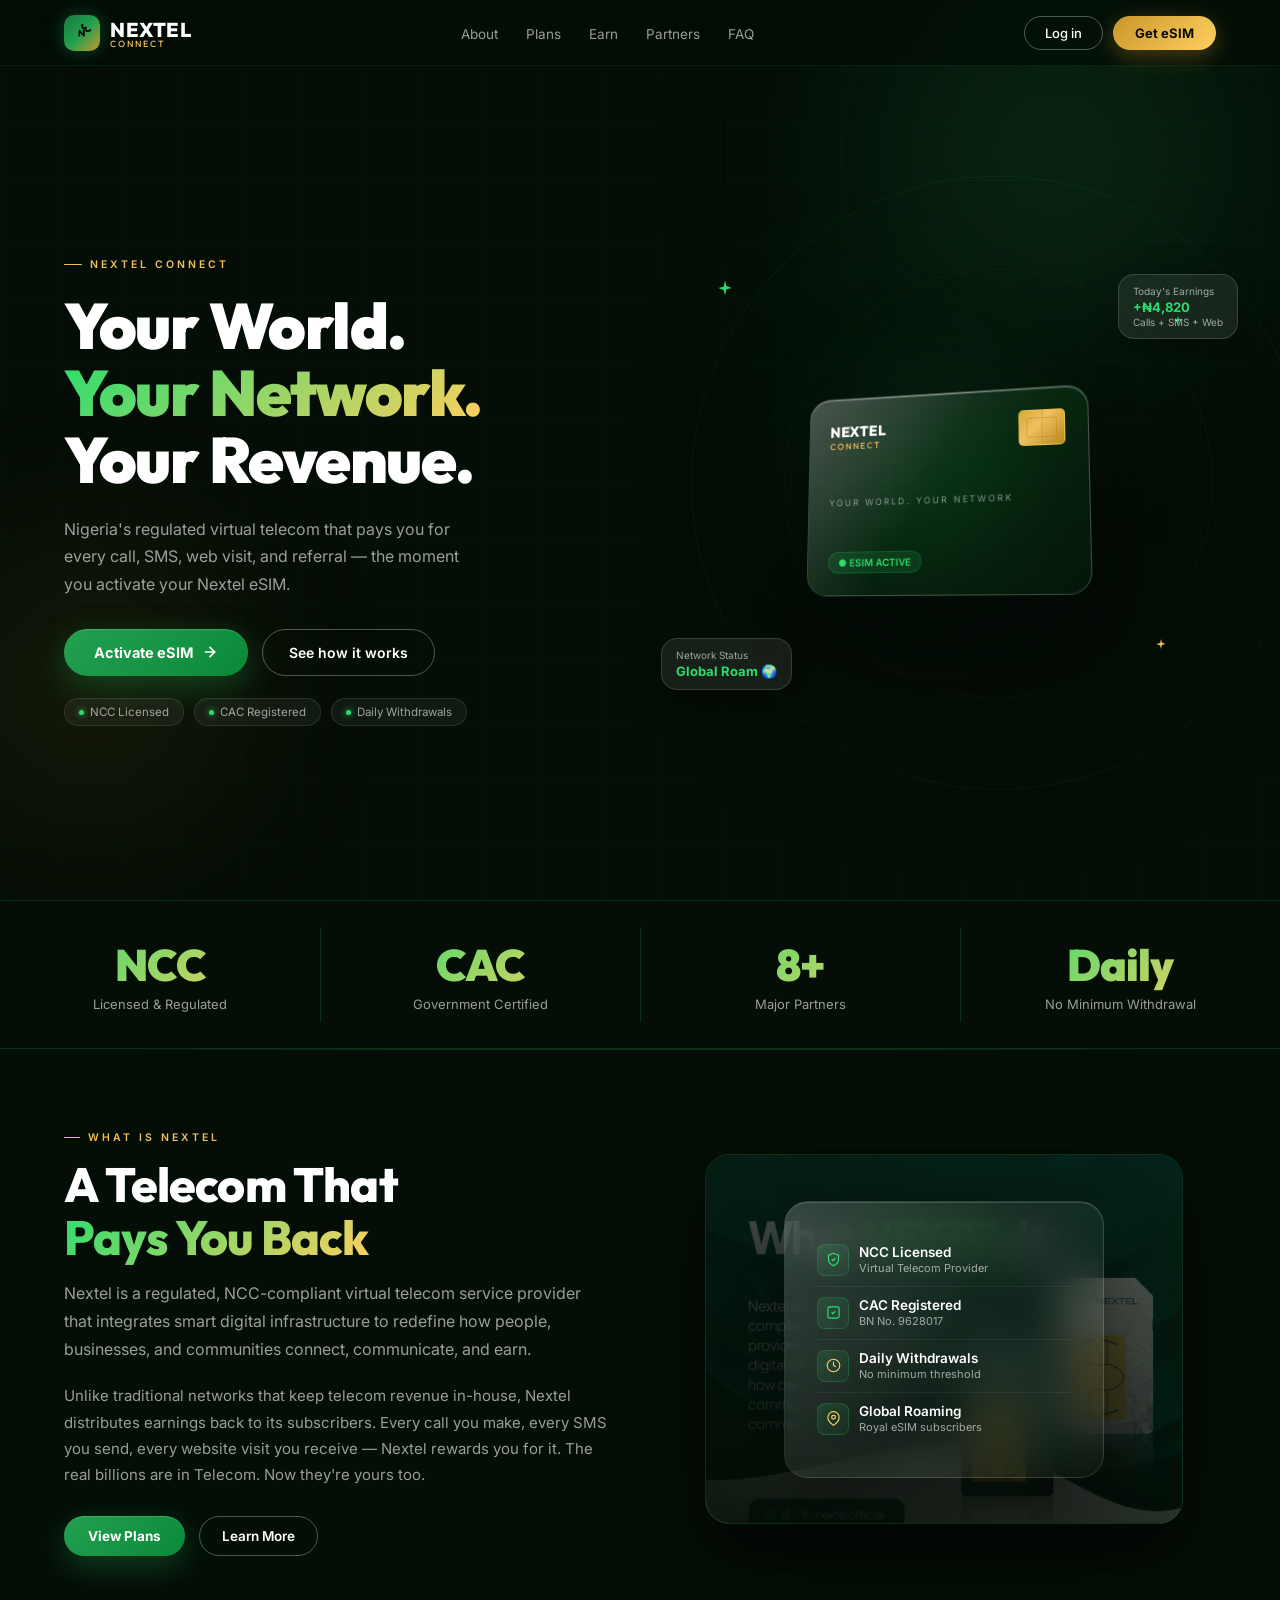
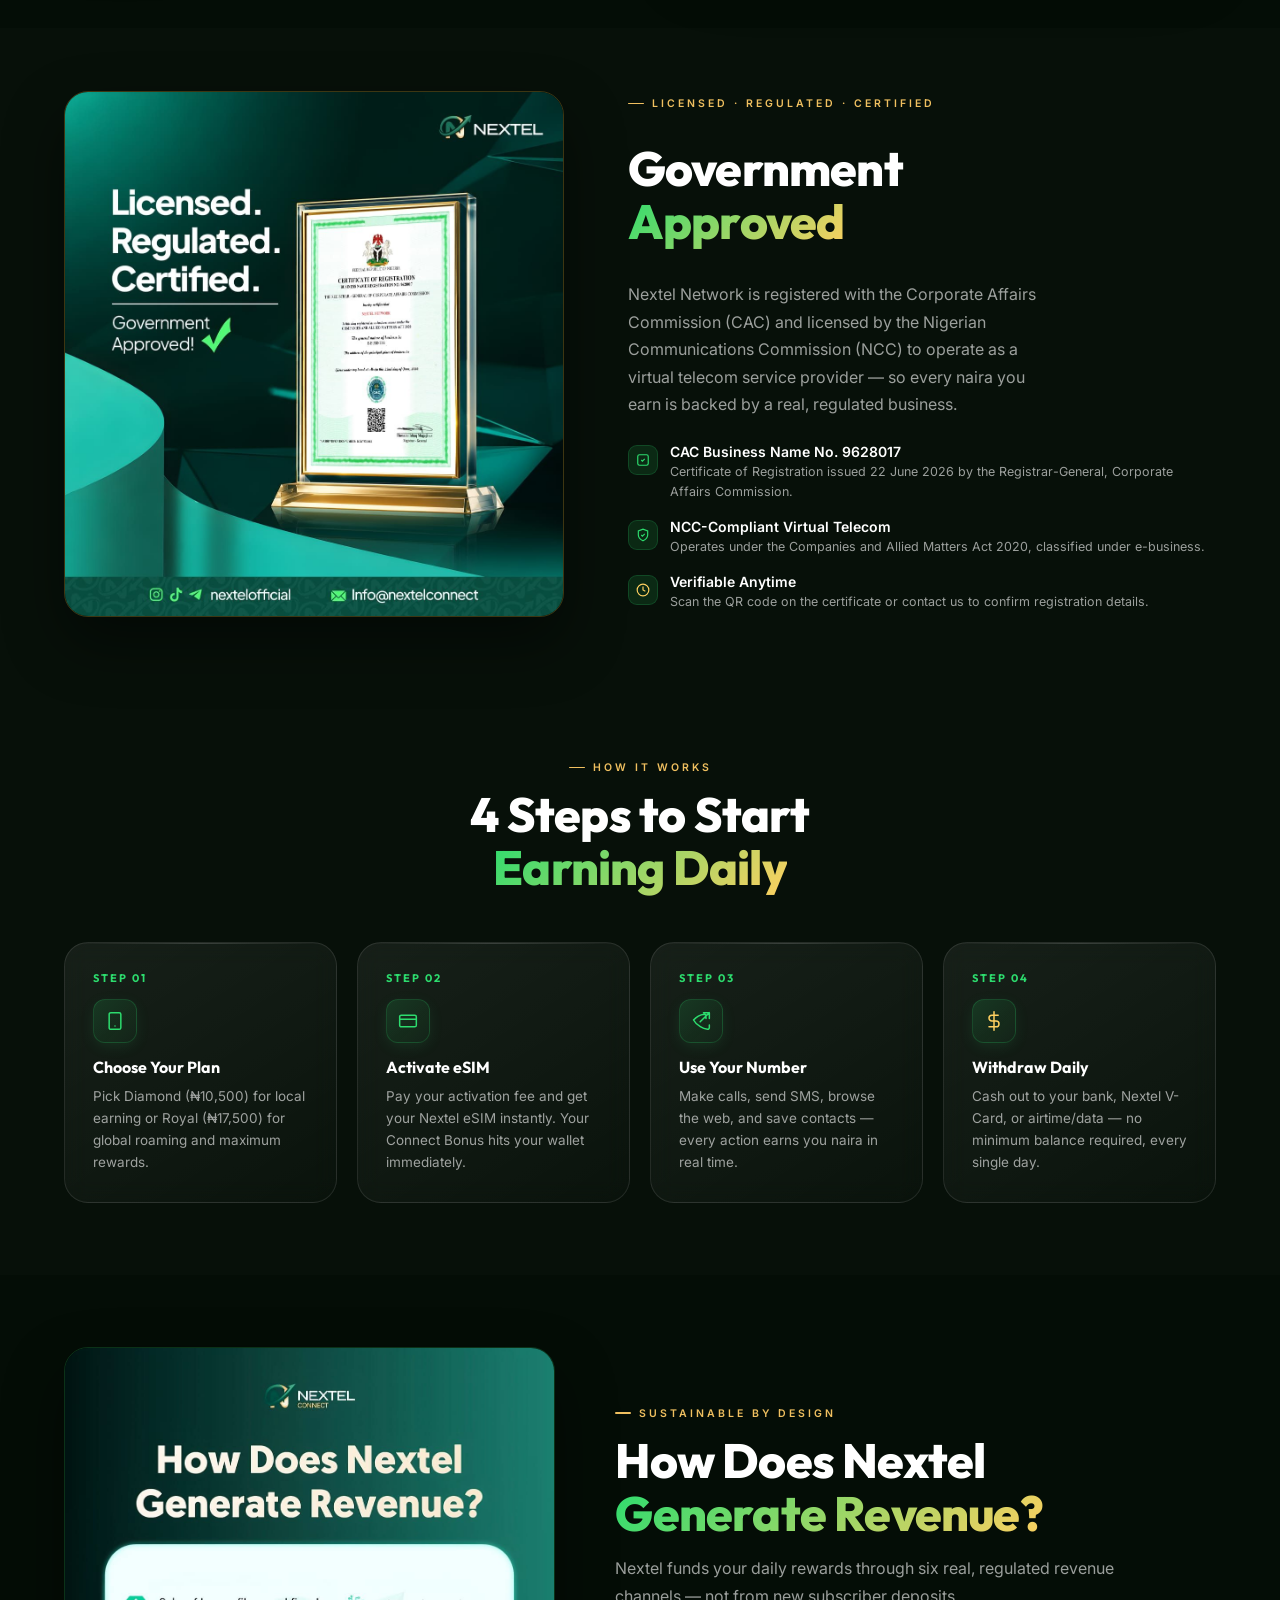
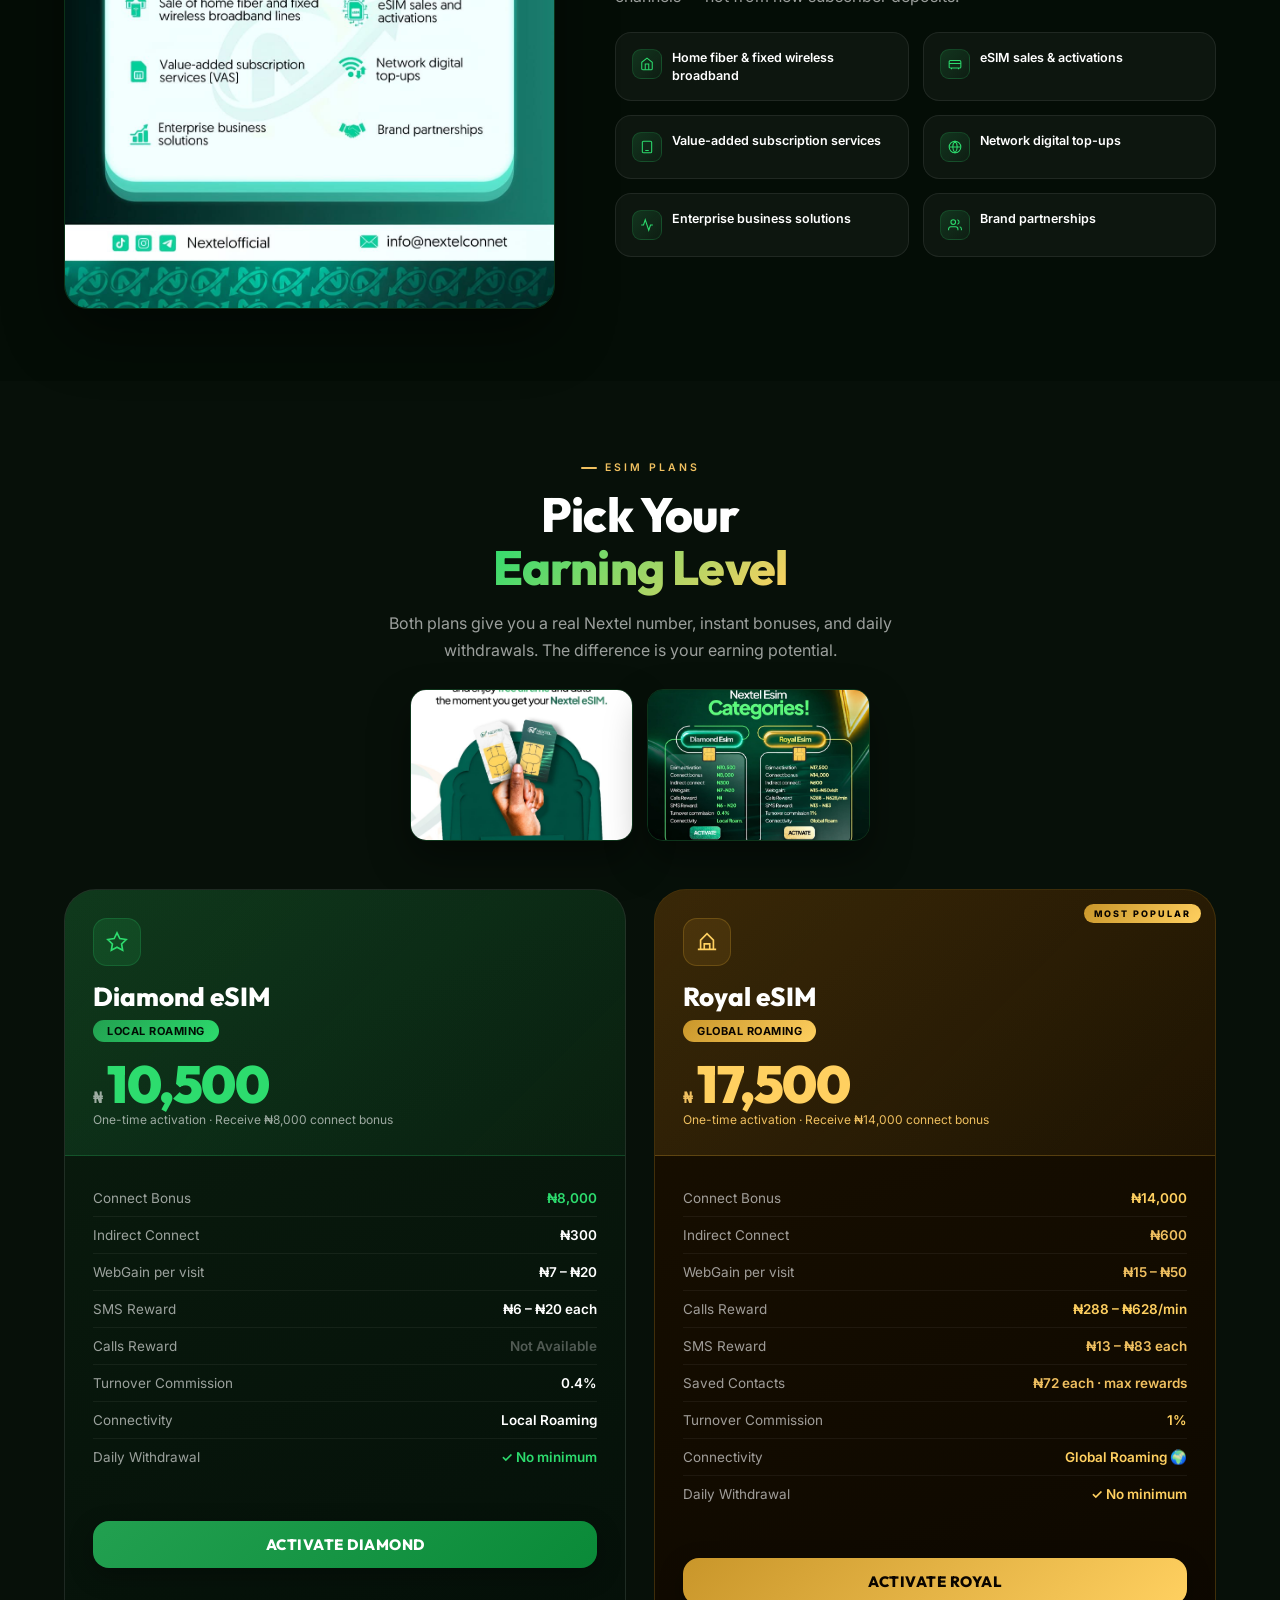
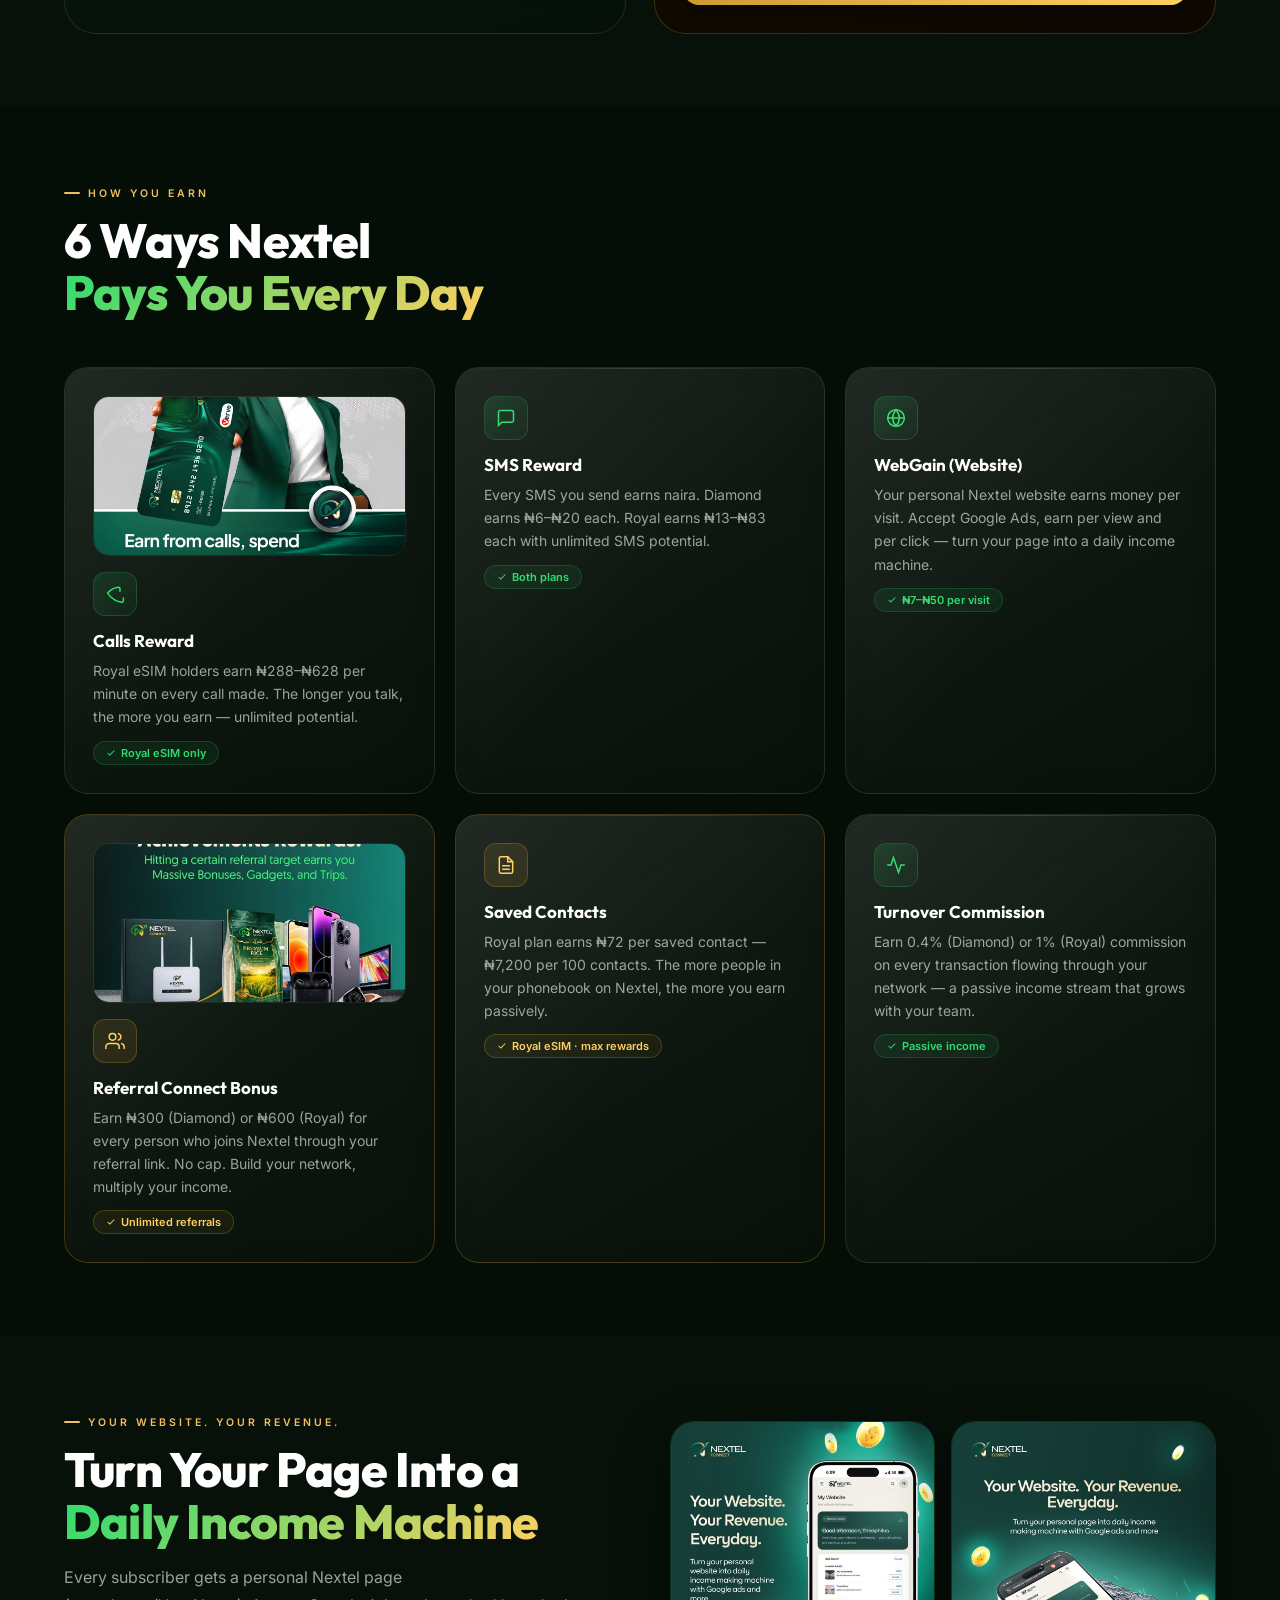
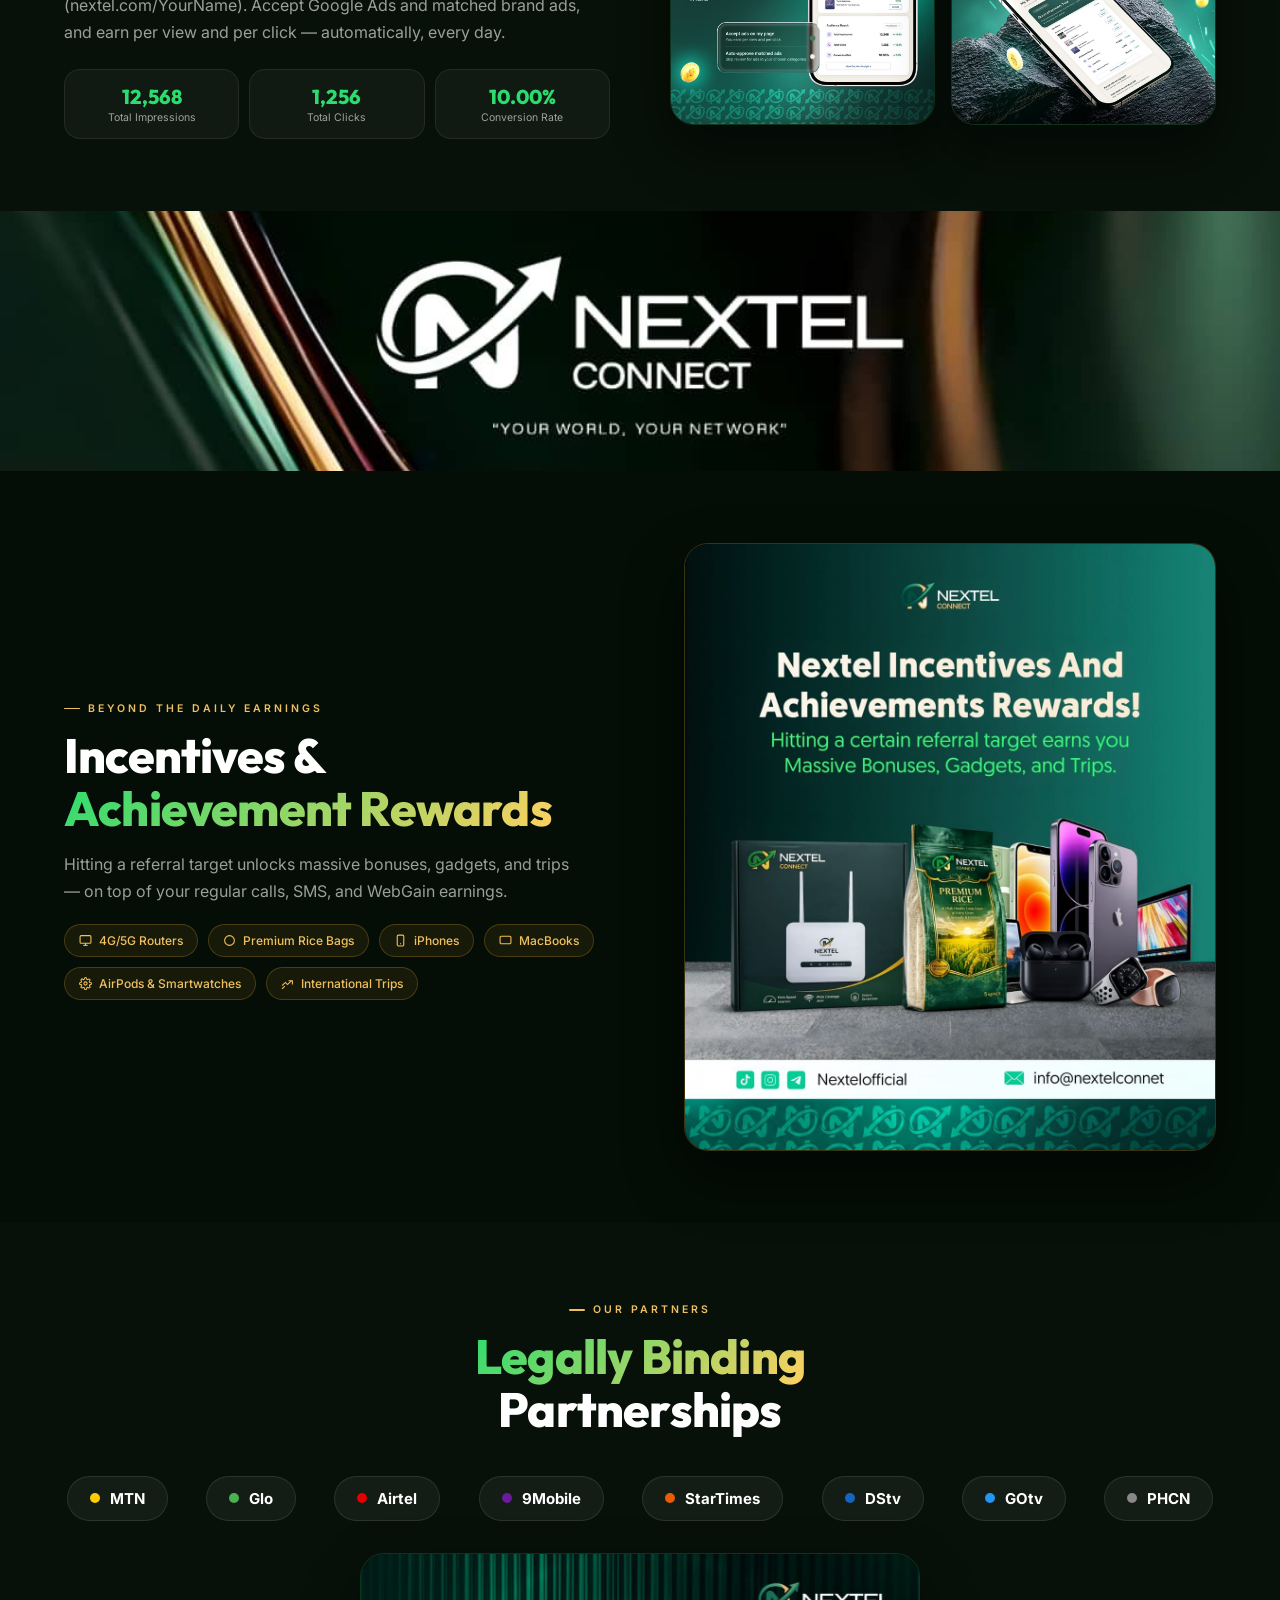
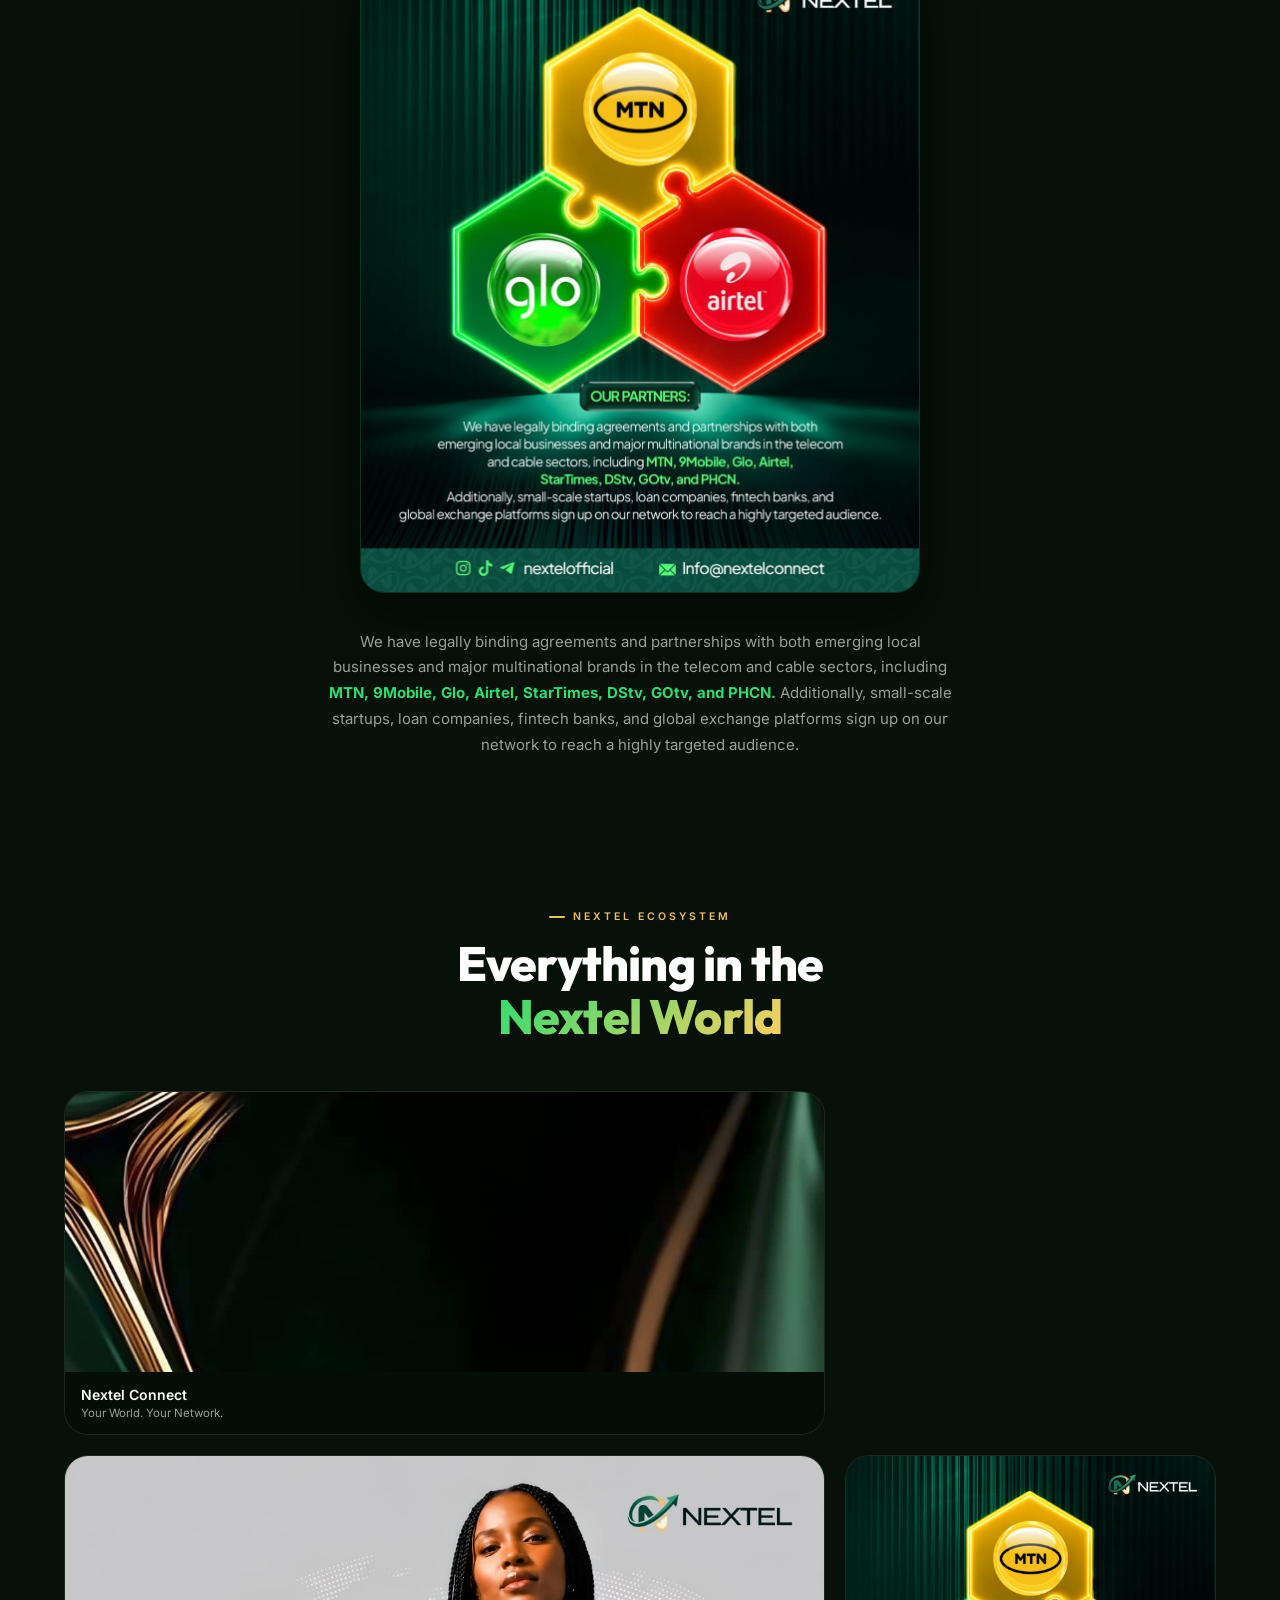
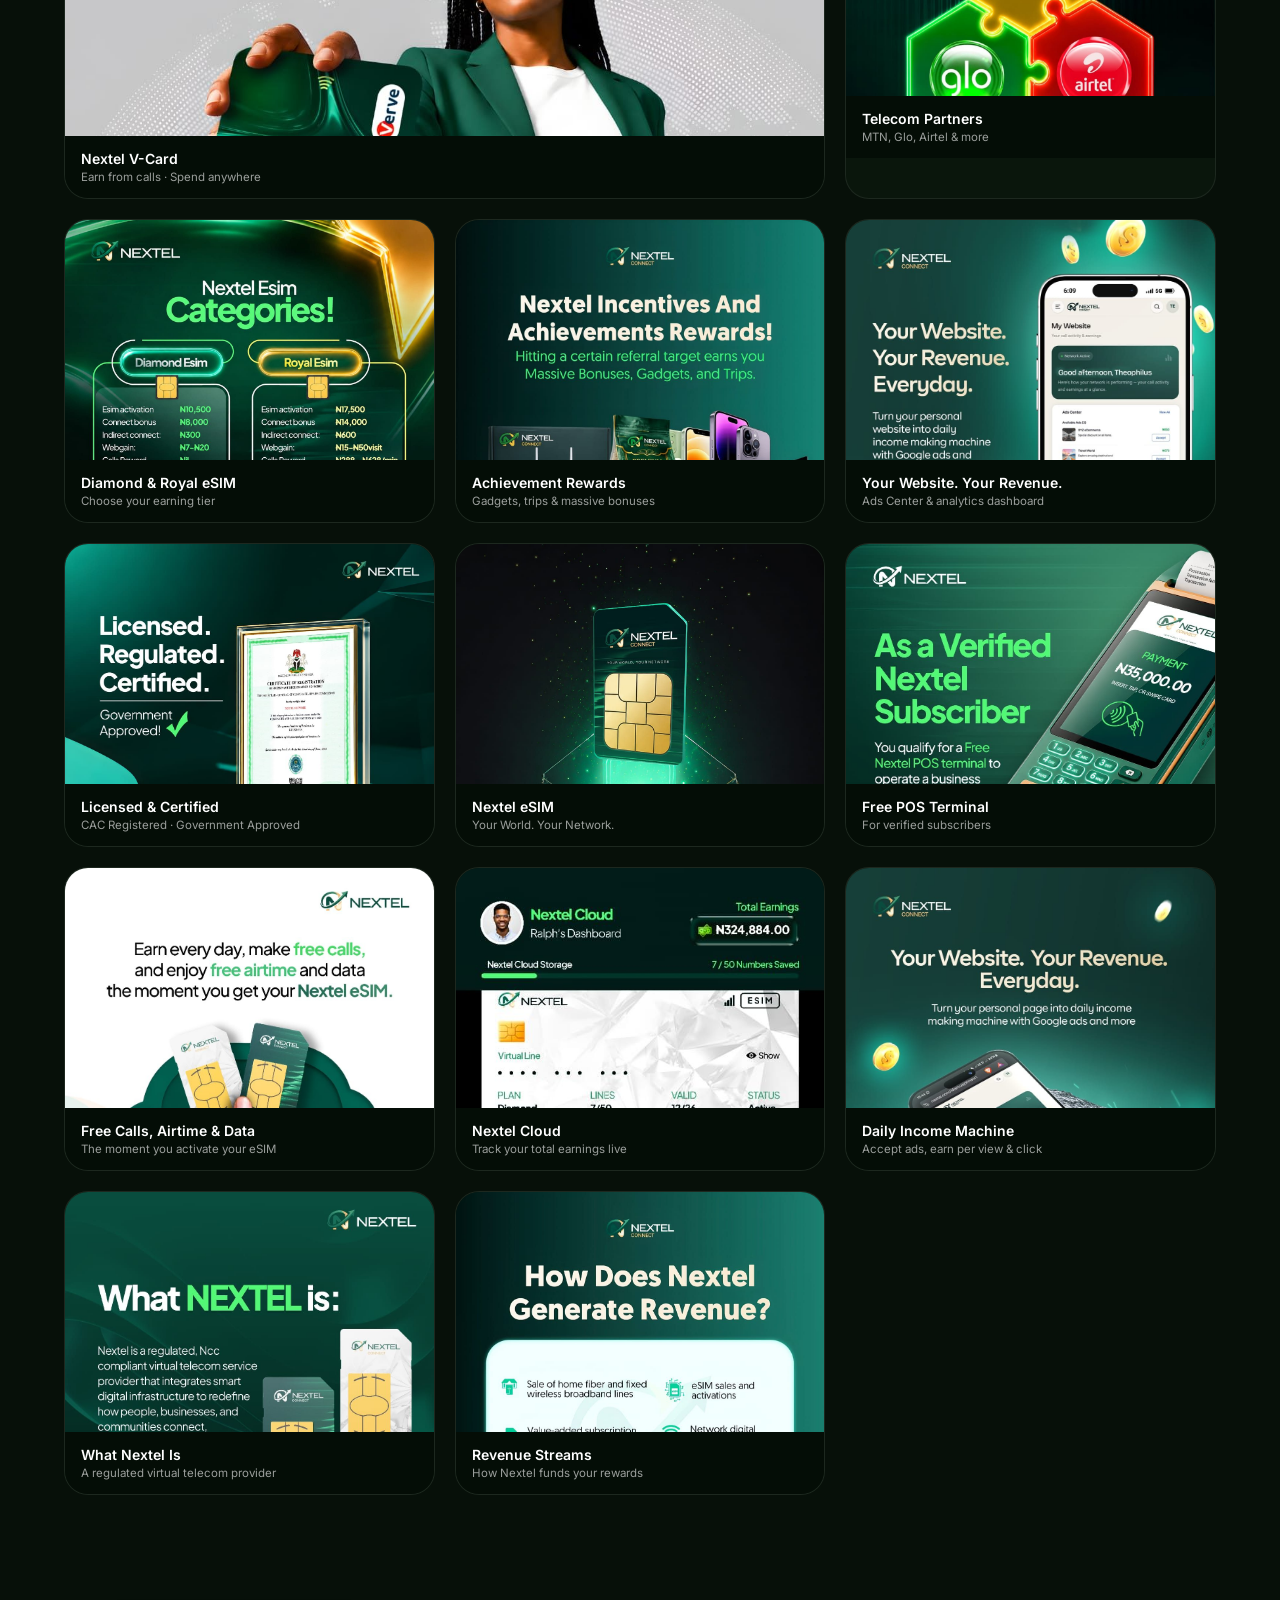
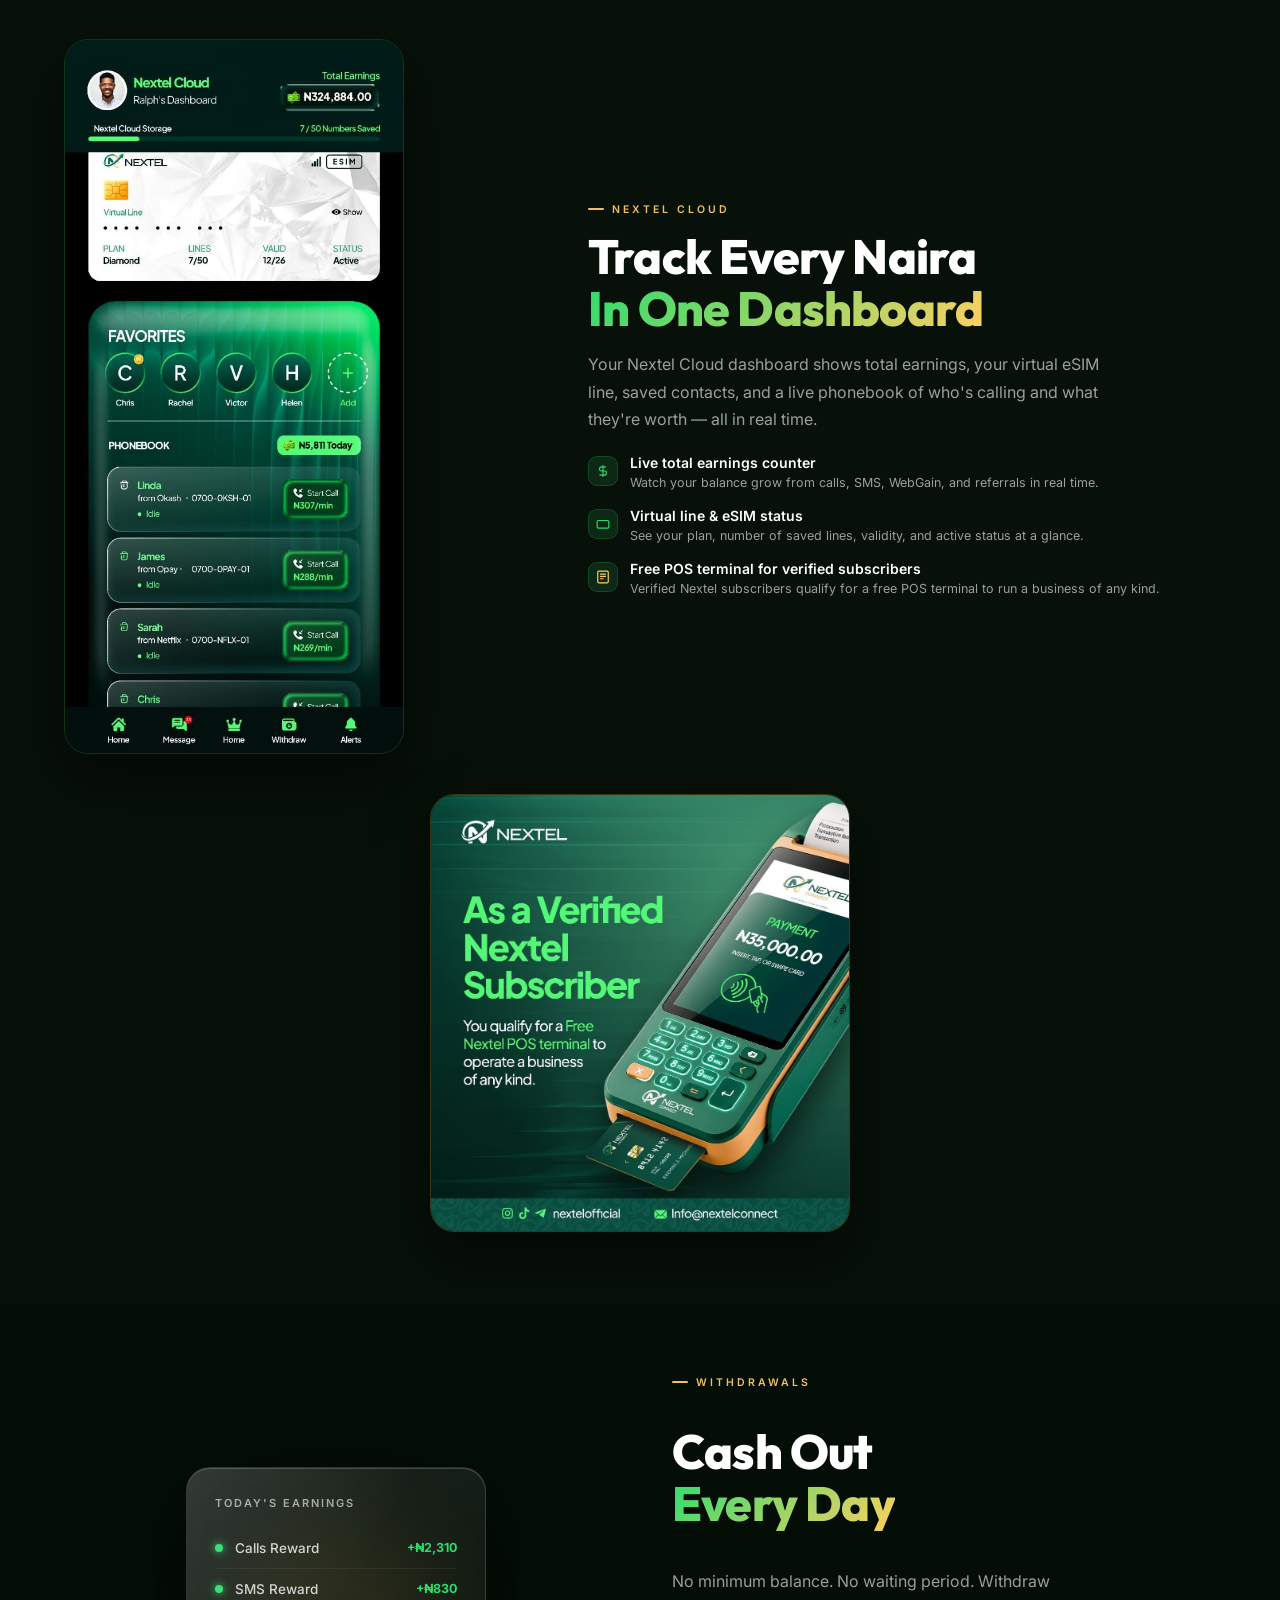
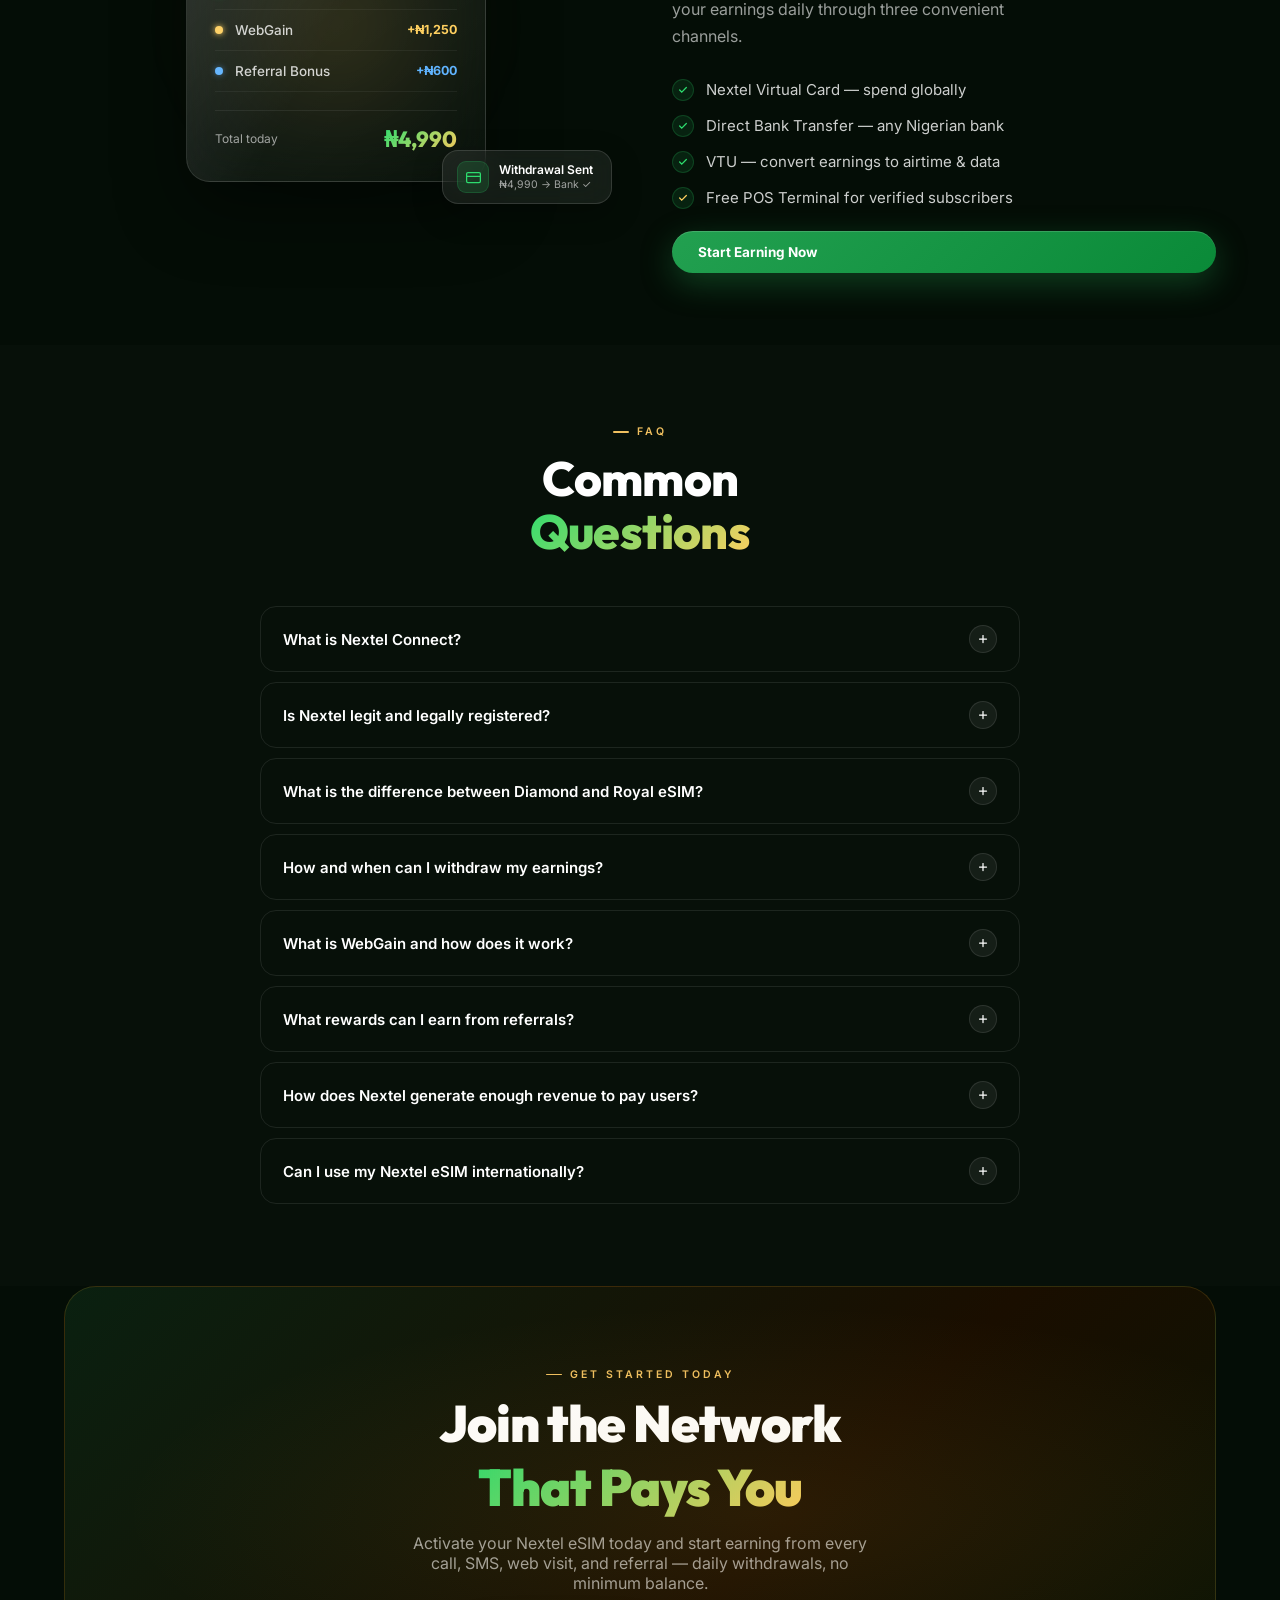
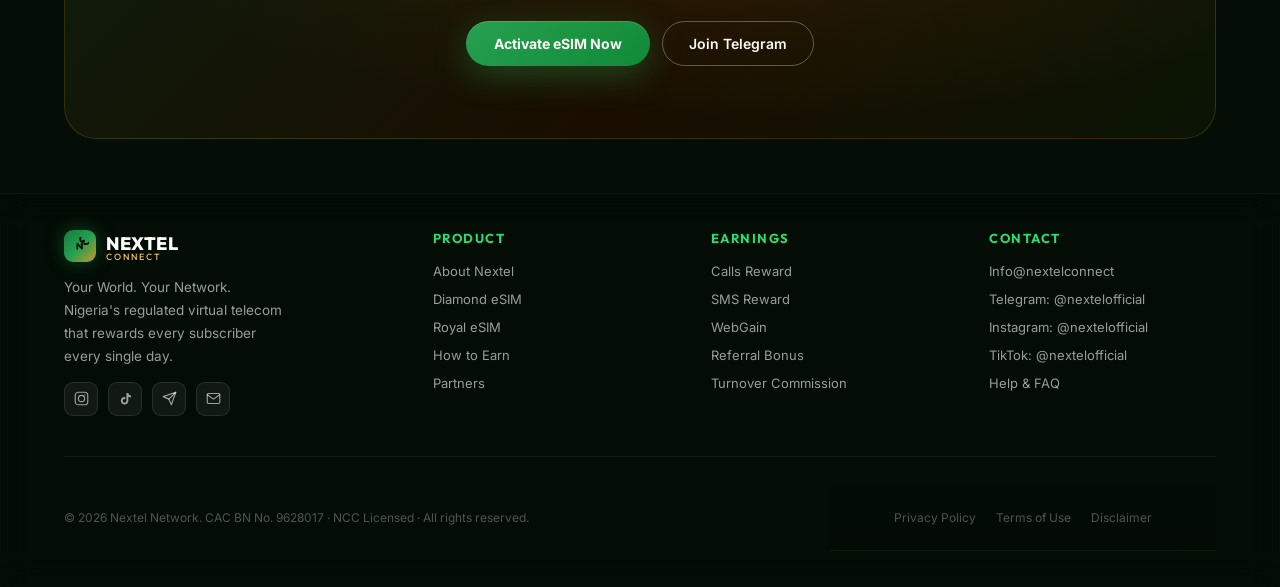
==== commit 5aead5ce: "Add nextel-platform & how-to-activate pages, fix all Telegram links, update sitemap - Created nextel" ====
--- a/index.html
+++ b/index.html
@@ -80,7 +80,7 @@
       "address":{"@type":"PostalAddress","addressCountry":"NG"},
       "vatID":"CAC BN No. 9628017",
       "sameAs":[
-        "https://t.me/nextelofficial",
+        "https://t.me/m/NMX8U16LMGE0",
         "https://instagram.com/nextelofficial",
         "https://tiktok.com/@nextelofficial"
       ]
@@ -858,7 +858,7 @@
   <p>Activate your Nextel eSIM today and start earning from every call, SMS, web visit, and referral — daily withdrawals, no minimum balance.</p>
   <div class="cta-btns">
     <a href="#plans" class="btn-green" style="font-size:14px;padding:14px 28px;">Activate eSIM Now</a>
-    <a href="https://t.me/nextelofficial" class="btn-ghost" style="font-size:14px;padding:13px 26px;">Join Telegram</a>
+    <a href="https://t.me/m/NMX8U16LMGE0" class="btn-ghost" style="font-size:14px;padding:13px 26px;">Join Telegram</a>
   </div>
 </div>
 </main>
@@ -885,7 +885,7 @@
         <!-- TikTok -->
         <a href="https://tiktok.com/@nextelofficial" target="_blank" rel="noopener" class="soc-btn" aria-label="Nextel on TikTok"><svg viewBox="0 0 24 24" fill="var(--w60)" stroke="none"><path d="M16.5 3c.4 2.2 2 3.9 4.2 4.2v3.1c-1.5 0-2.9-.4-4.2-1.2v6.4c0 3.3-2.7 6-6 6s-6-2.7-6-6 2.7-6 6-6c.4 0 .8 0 1.2.1v3.2c-.4-.1-.8-.2-1.2-.2-1.6 0-3 1.3-3 3s1.3 3 3 3 3-1.3 3-3V3h3z"/></svg></a>
         <!-- Telegram -->
-        <a href="https://t.me/nextelofficial" target="_blank" rel="noopener" class="soc-btn" aria-label="Nextel on Telegram"><svg viewBox="0 0 24 24" fill="none" stroke="var(--w60)" stroke-width="1.8" stroke-linecap="round" stroke-linejoin="round"><path d="M22 2L11 13"/><path d="M22 2L15 22l-4-9-9-4 20-7z"/></svg></a>
+        <a href="https://t.me/m/NMX8U16LMGE0" target="_blank" rel="noopener" class="soc-btn" aria-label="Nextel on Telegram"><svg viewBox="0 0 24 24" fill="none" stroke="var(--w60)" stroke-width="1.8" stroke-linecap="round" stroke-linejoin="round"><path d="M22 2L11 13"/><path d="M22 2L15 22l-4-9-9-4 20-7z"/></svg></a>
         <!-- Email -->
         <a href="mailto:Info@nextelconnect" class="soc-btn" aria-label="Email Nextel"><svg viewBox="0 0 24 24" fill="none" stroke="var(--w60)" stroke-width="1.8" stroke-linecap="round" stroke-linejoin="round"><rect x="2" y="4" width="20" height="16" rx="2"/><path d="m22 6-10 7L2 6"/></svg></a>
       </div>
@@ -914,7 +914,7 @@
       <h4>Contact</h4>
       <ul>
         <li><a href="mailto:Info@nextelconnect">Info@nextelconnect</a></li>
-        <li><a href="https://t.me/nextelofficial" target="_blank" rel="noopener">Telegram: @nextelofficial</a></li>
+        <li><a href="https://t.me/m/NMX8U16LMGE0" target="_blank" rel="noopener">Telegram: @nextelofficial</a></li>
         <li><a href="https://instagram.com/nextelofficial" target="_blank" rel="noopener">Instagram: @nextelofficial</a></li>
         <li><a href="https://tiktok.com/@nextelofficial" target="_blank" rel="noopener">TikTok: @nextelofficial</a></li>
         <li><a href="#faq">Help &amp; FAQ</a></li>
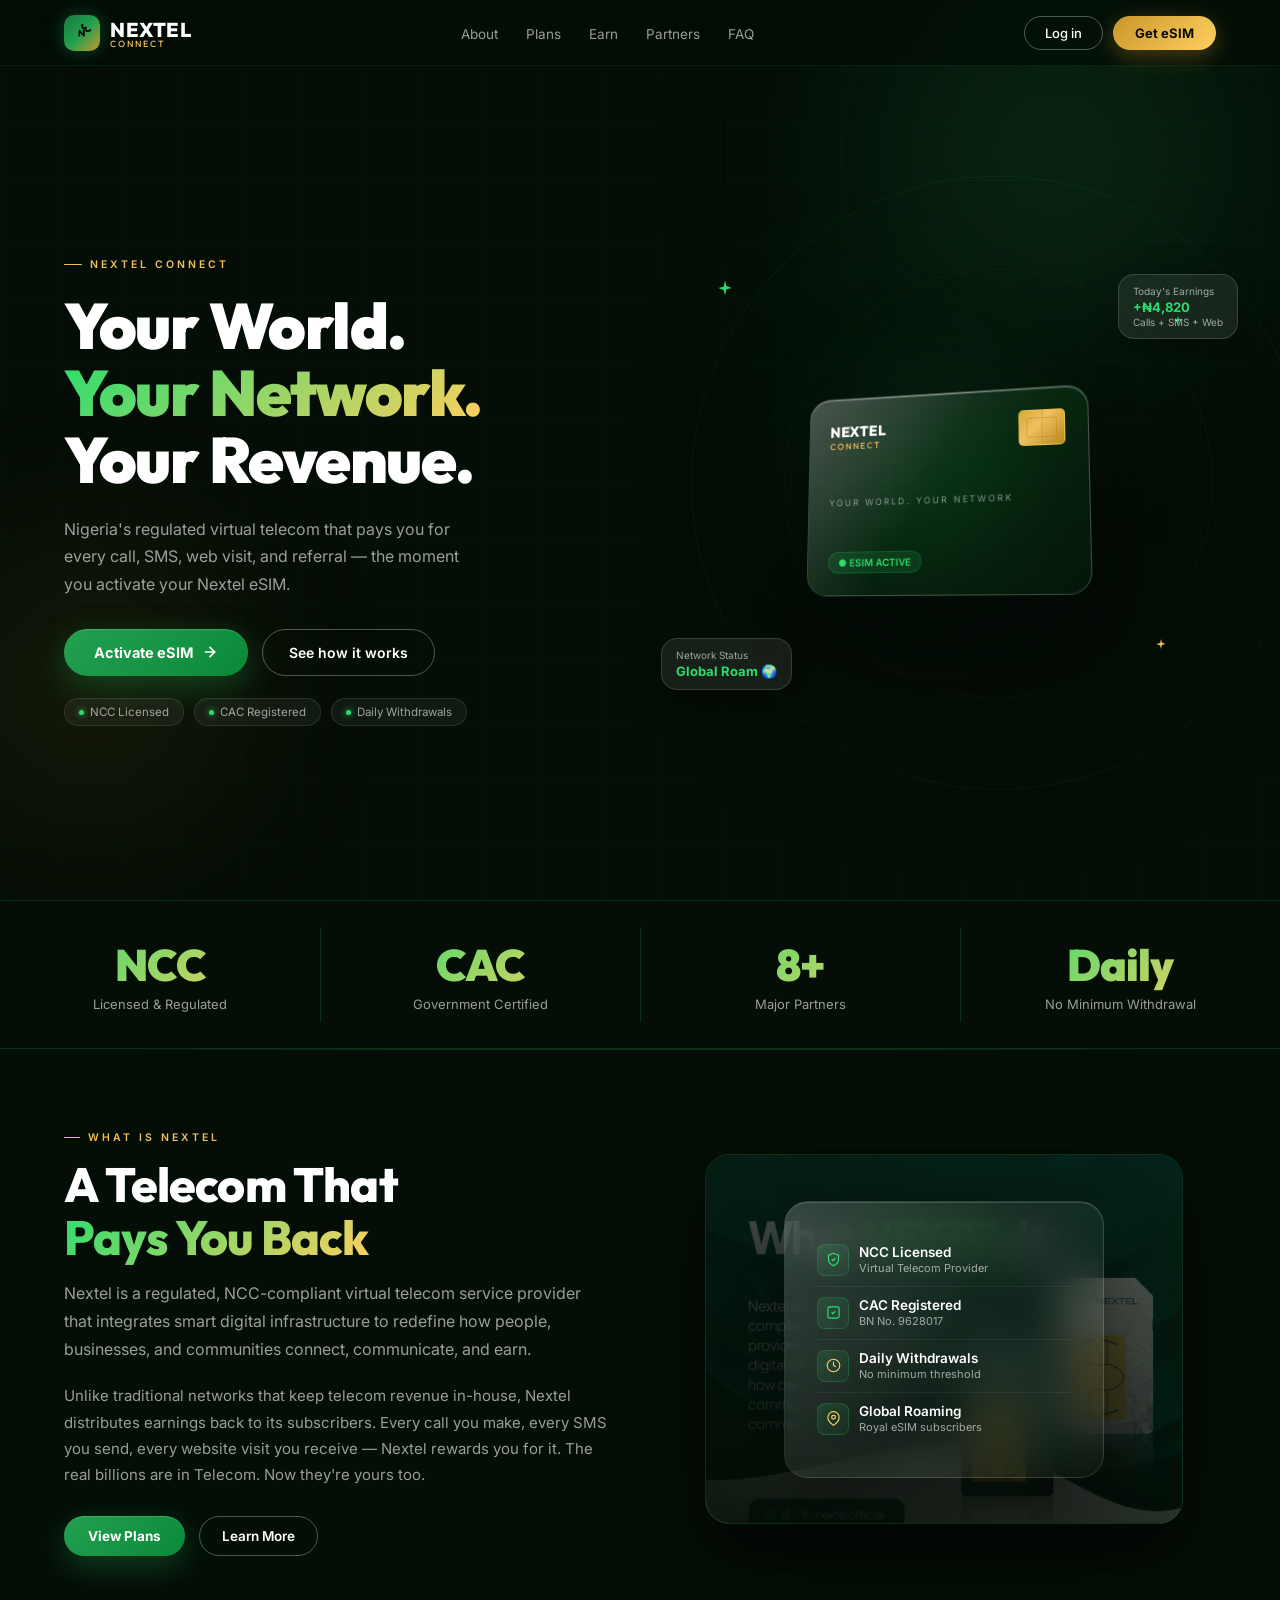
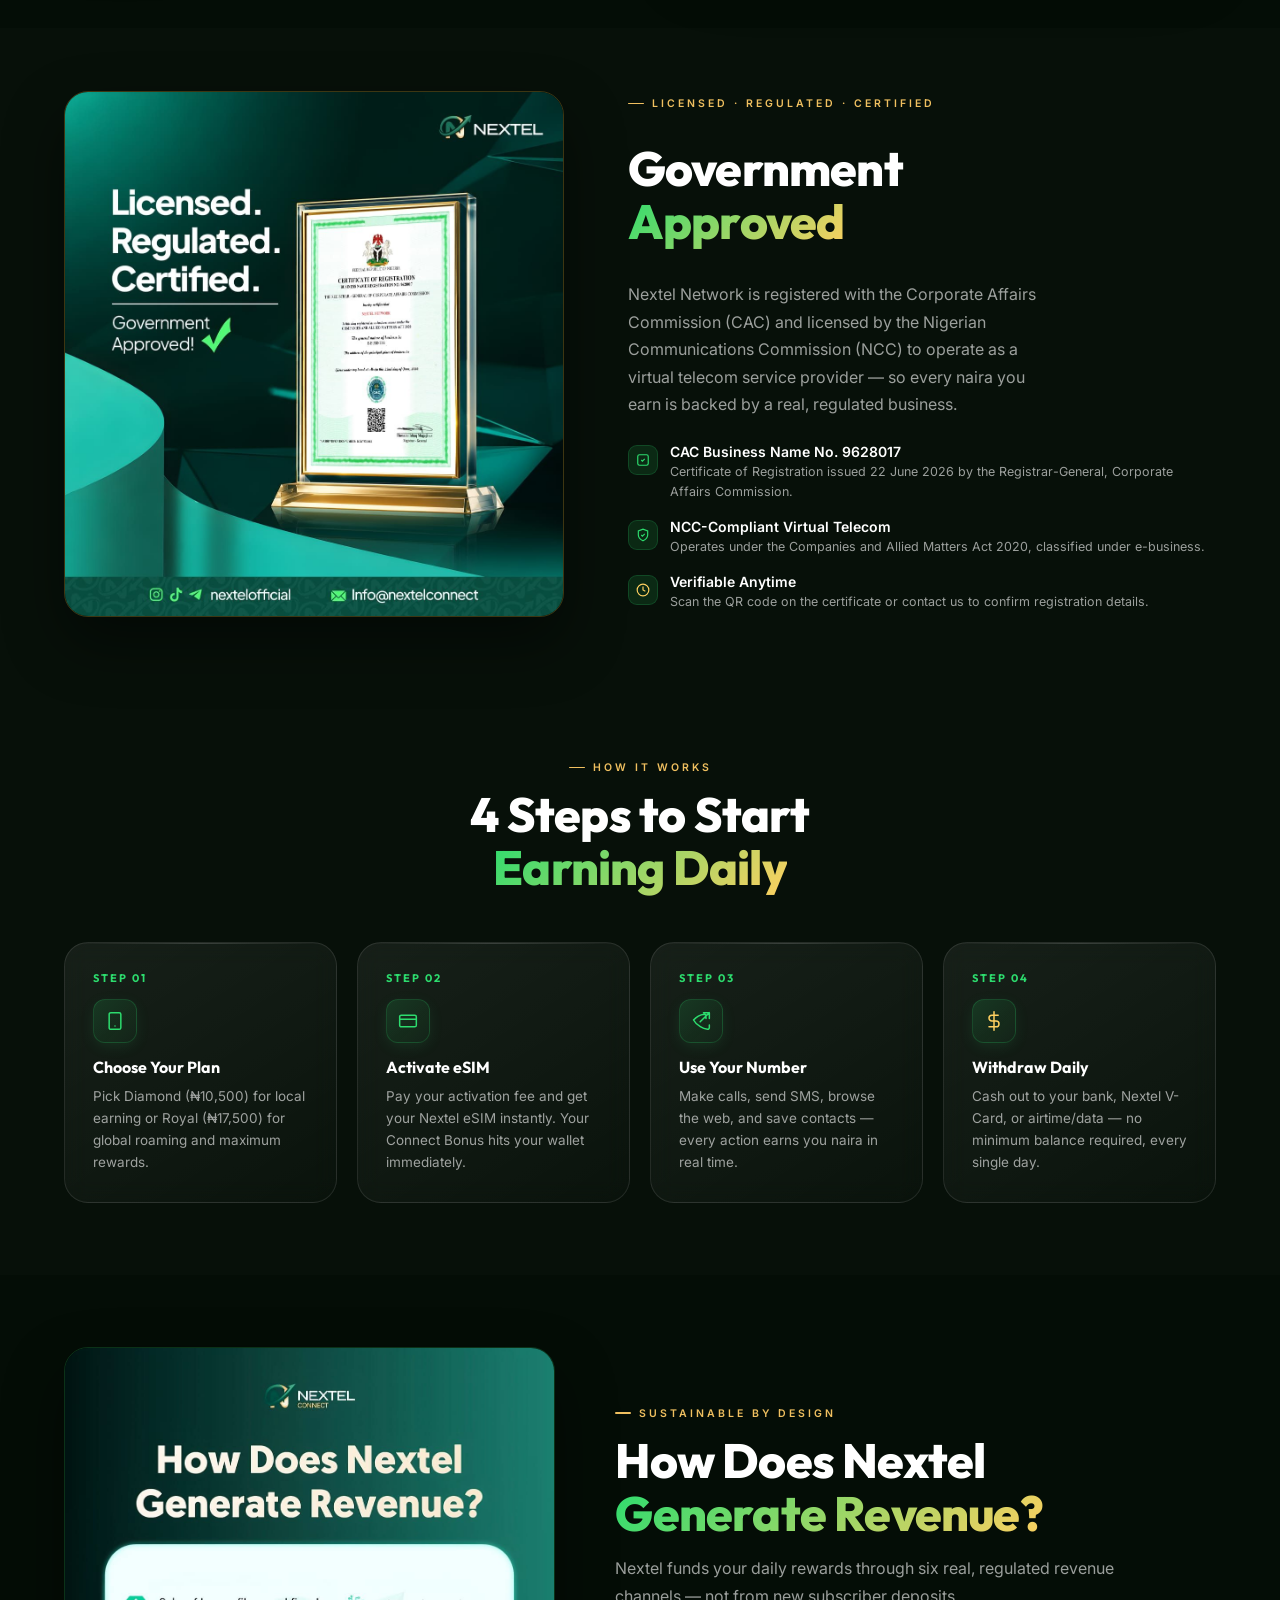
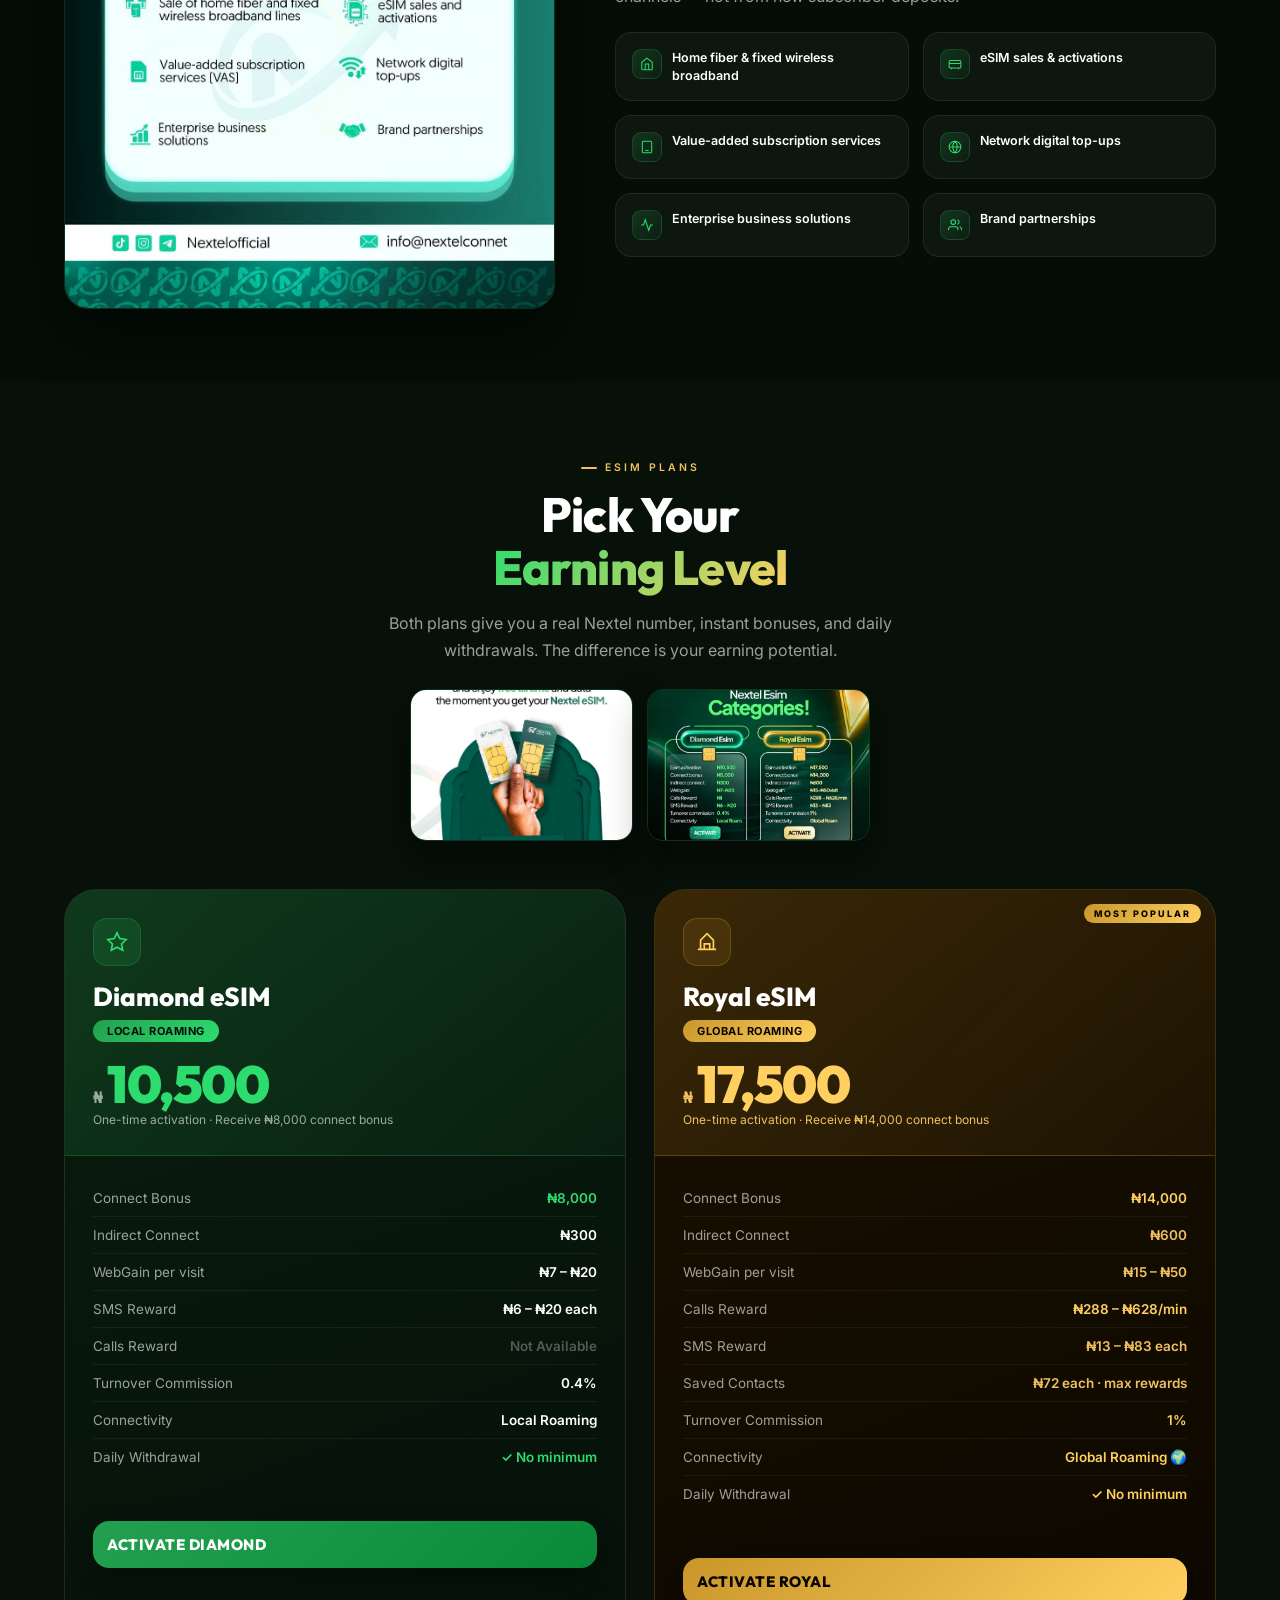
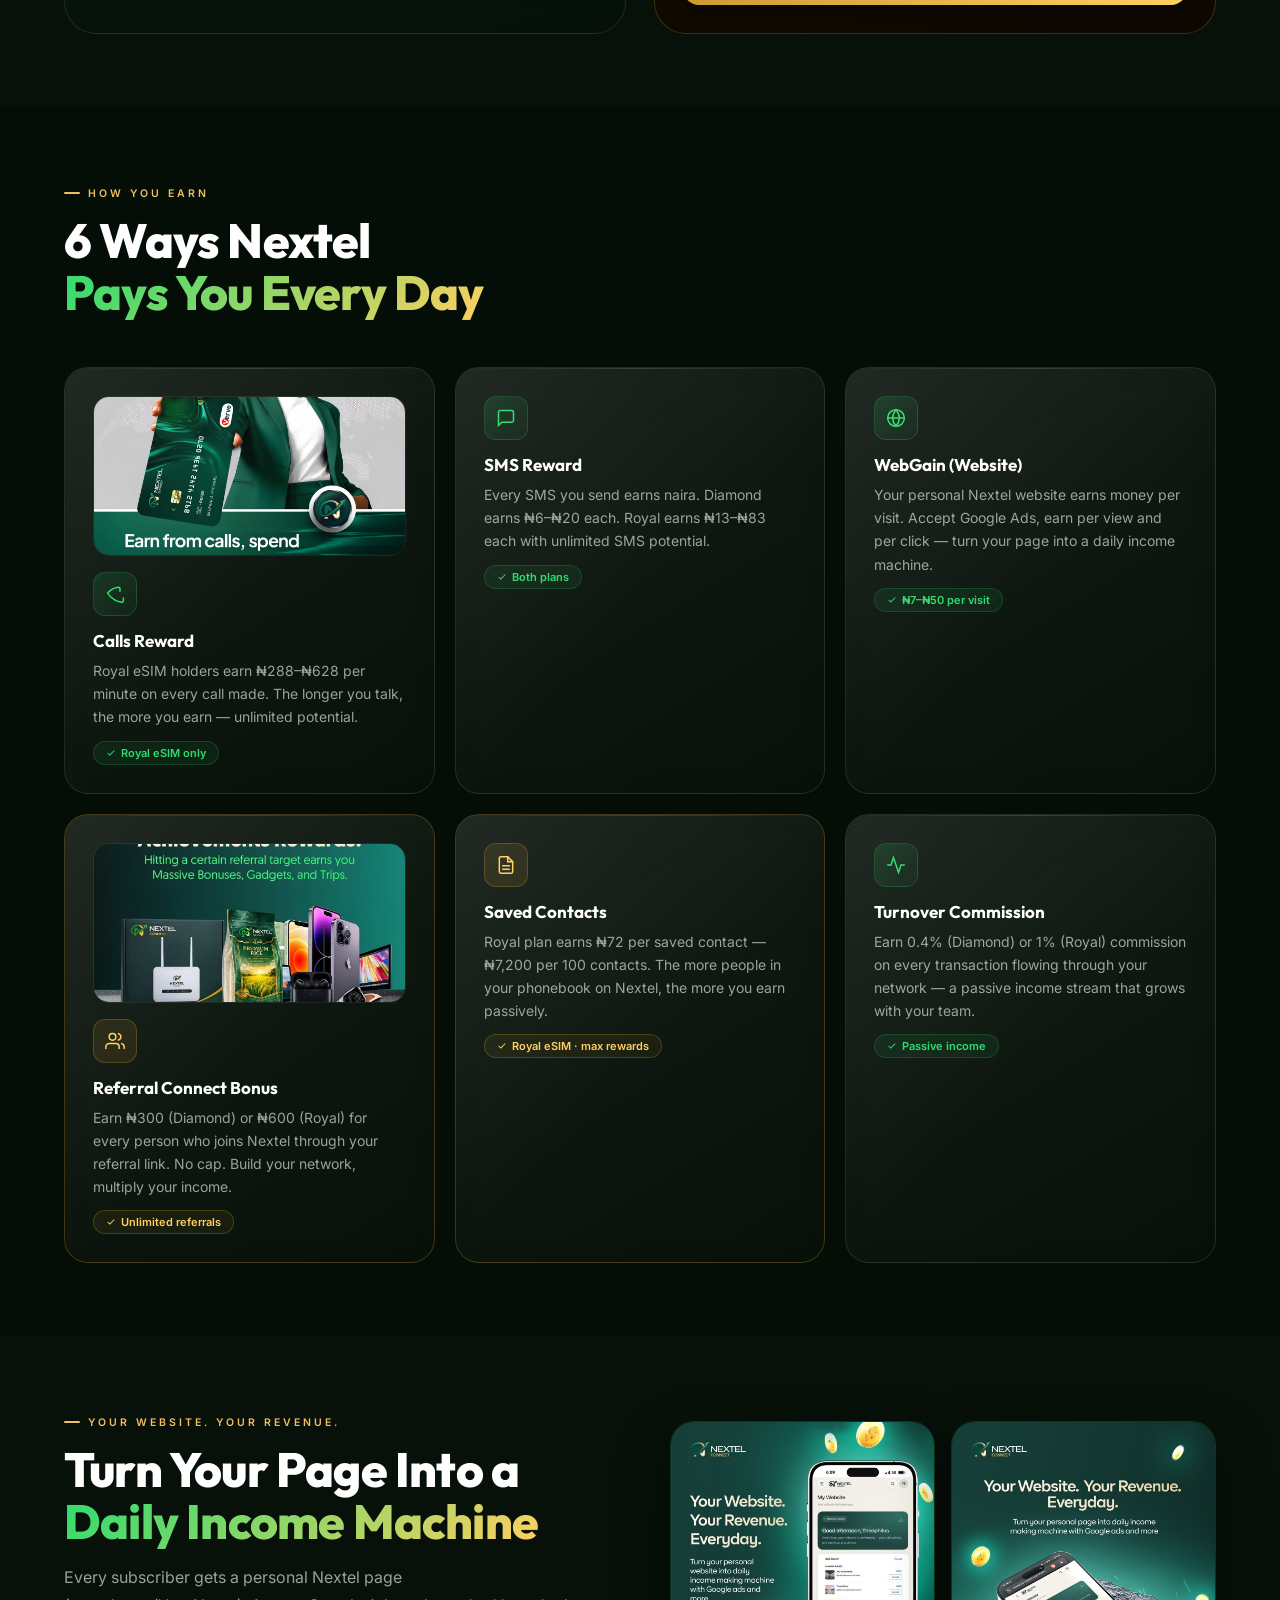
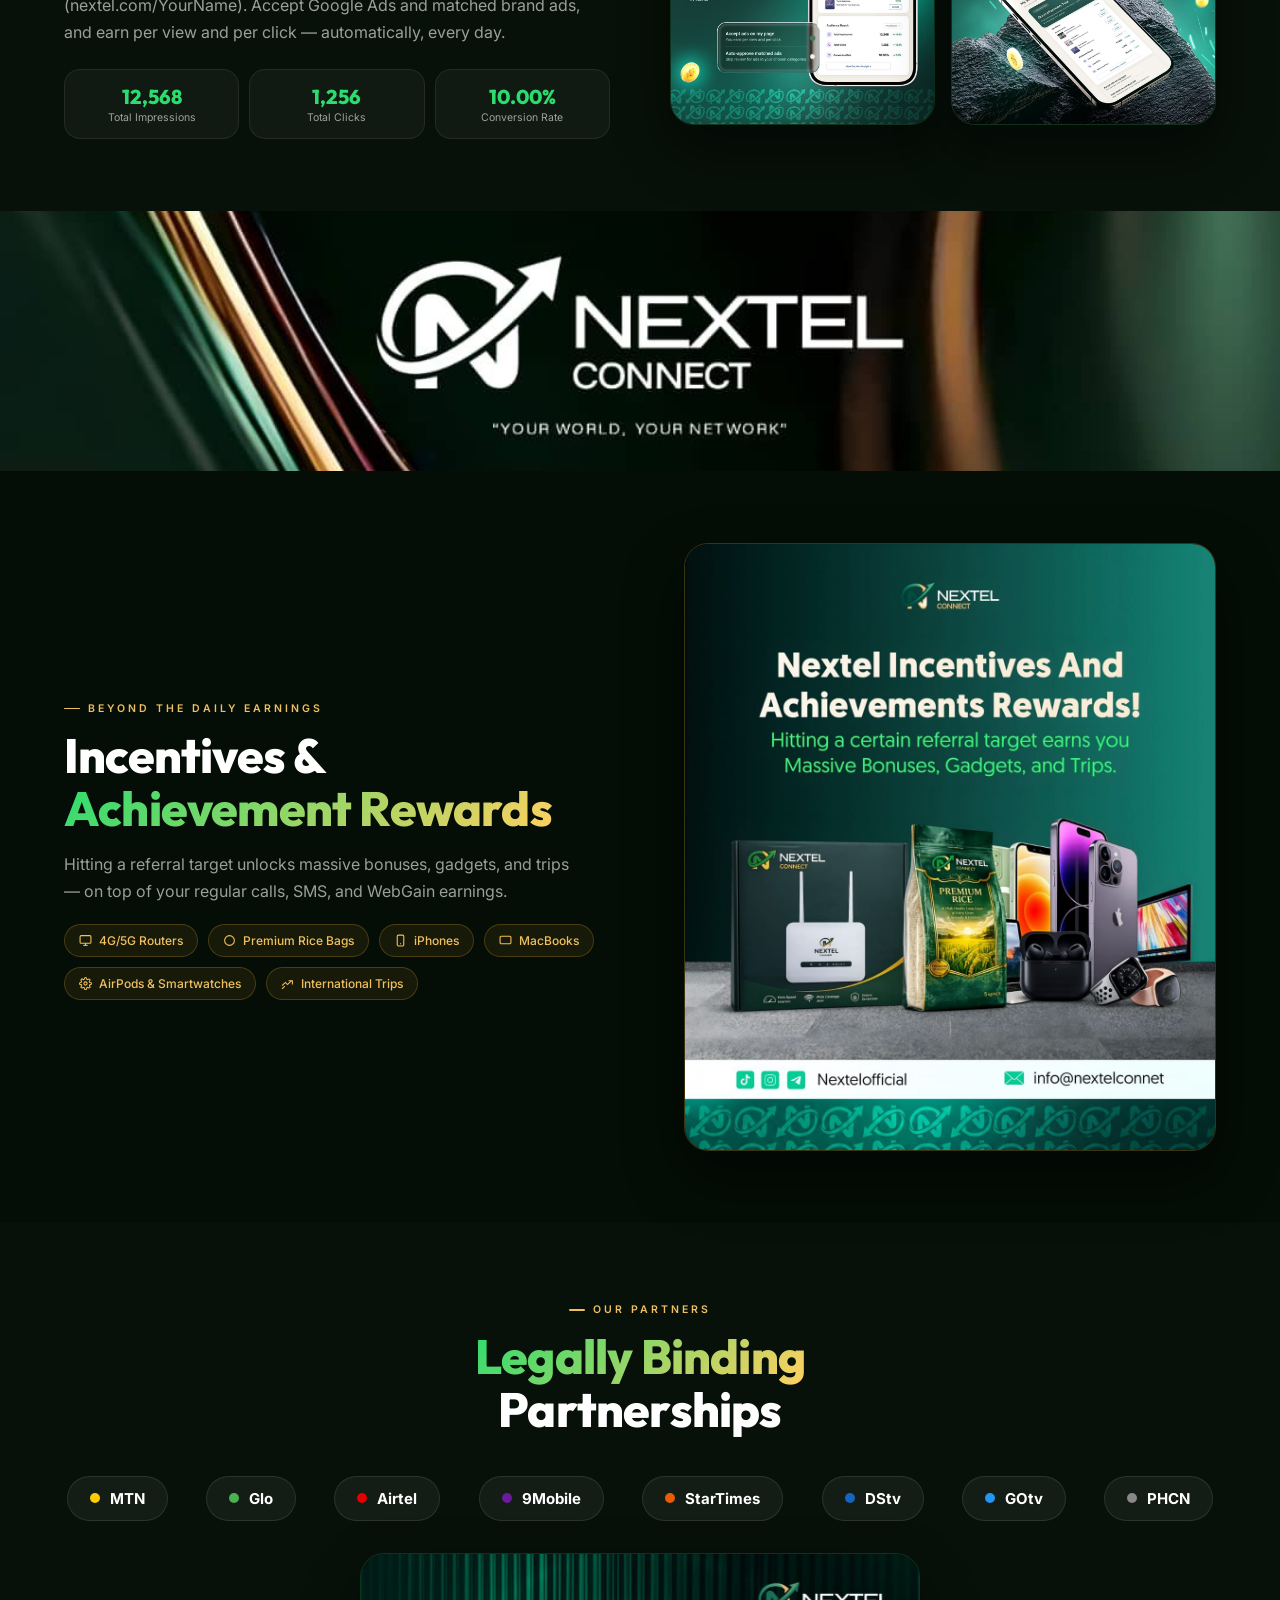
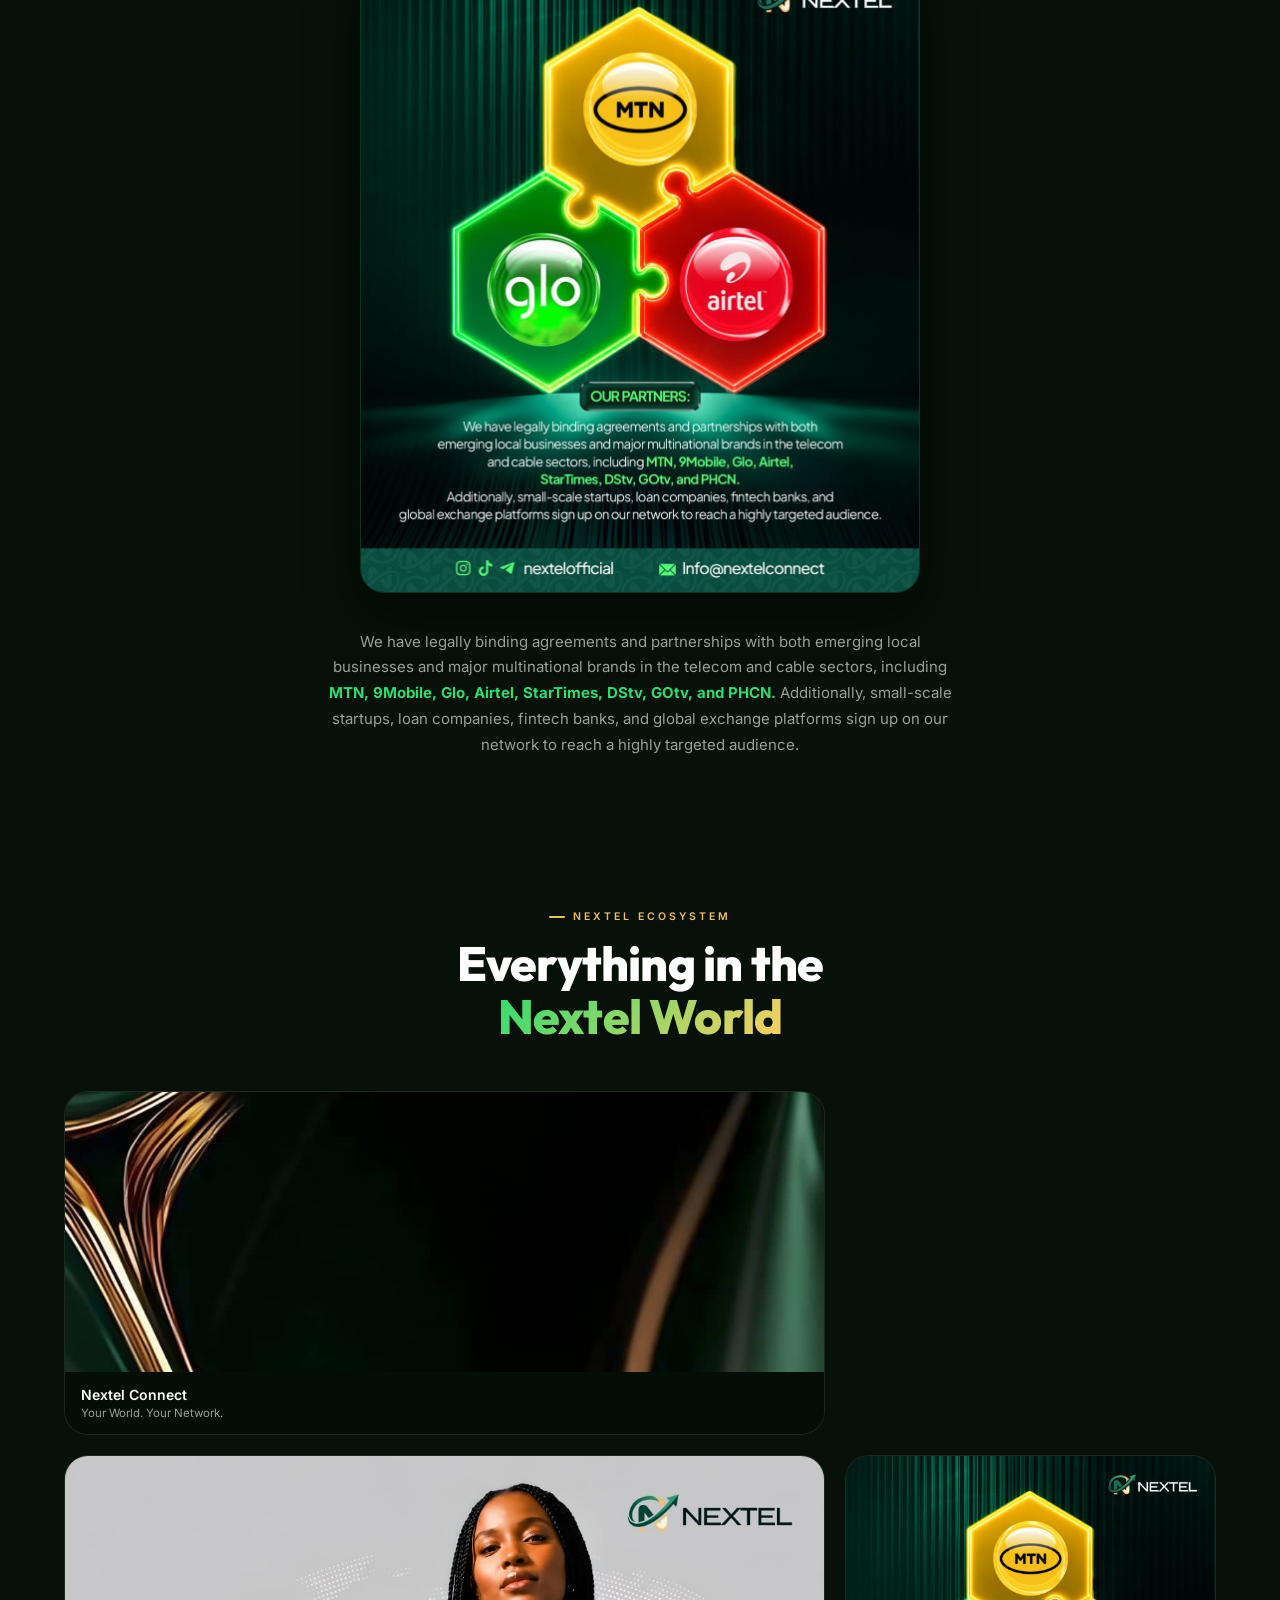
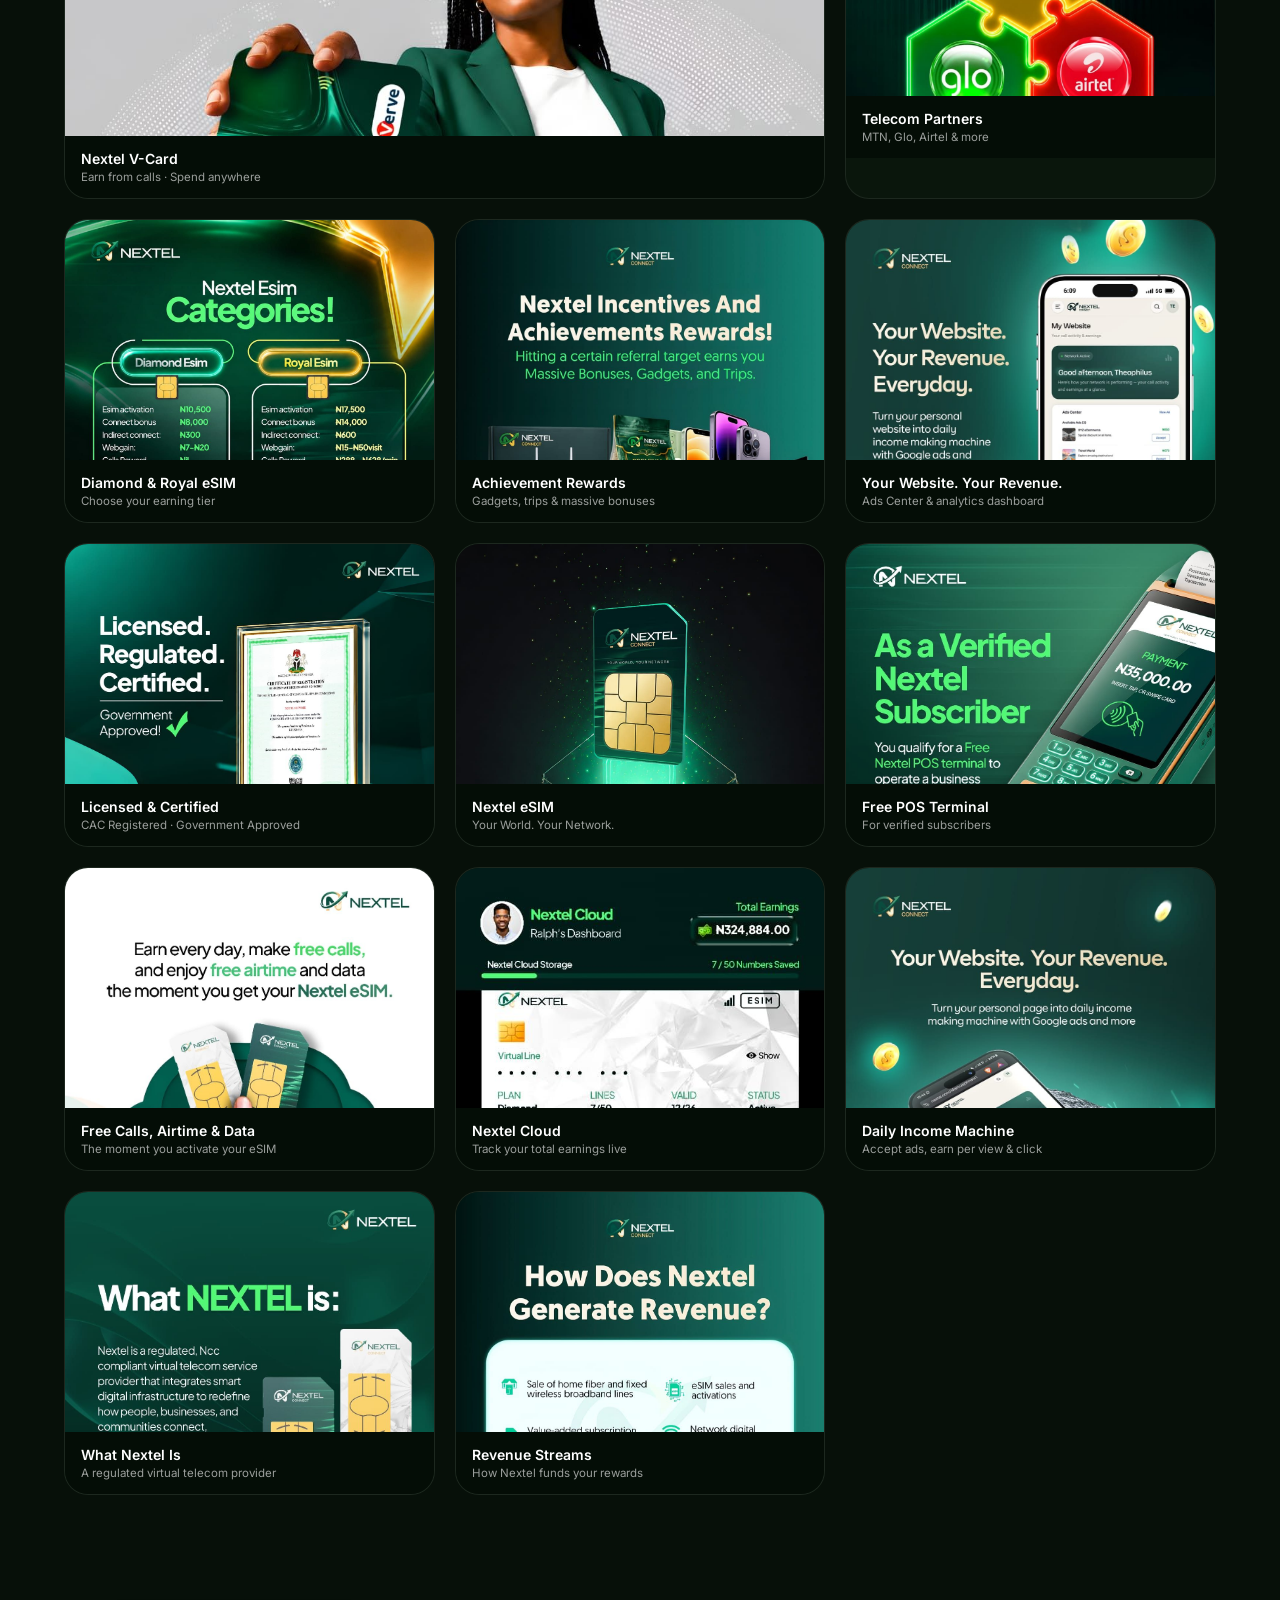
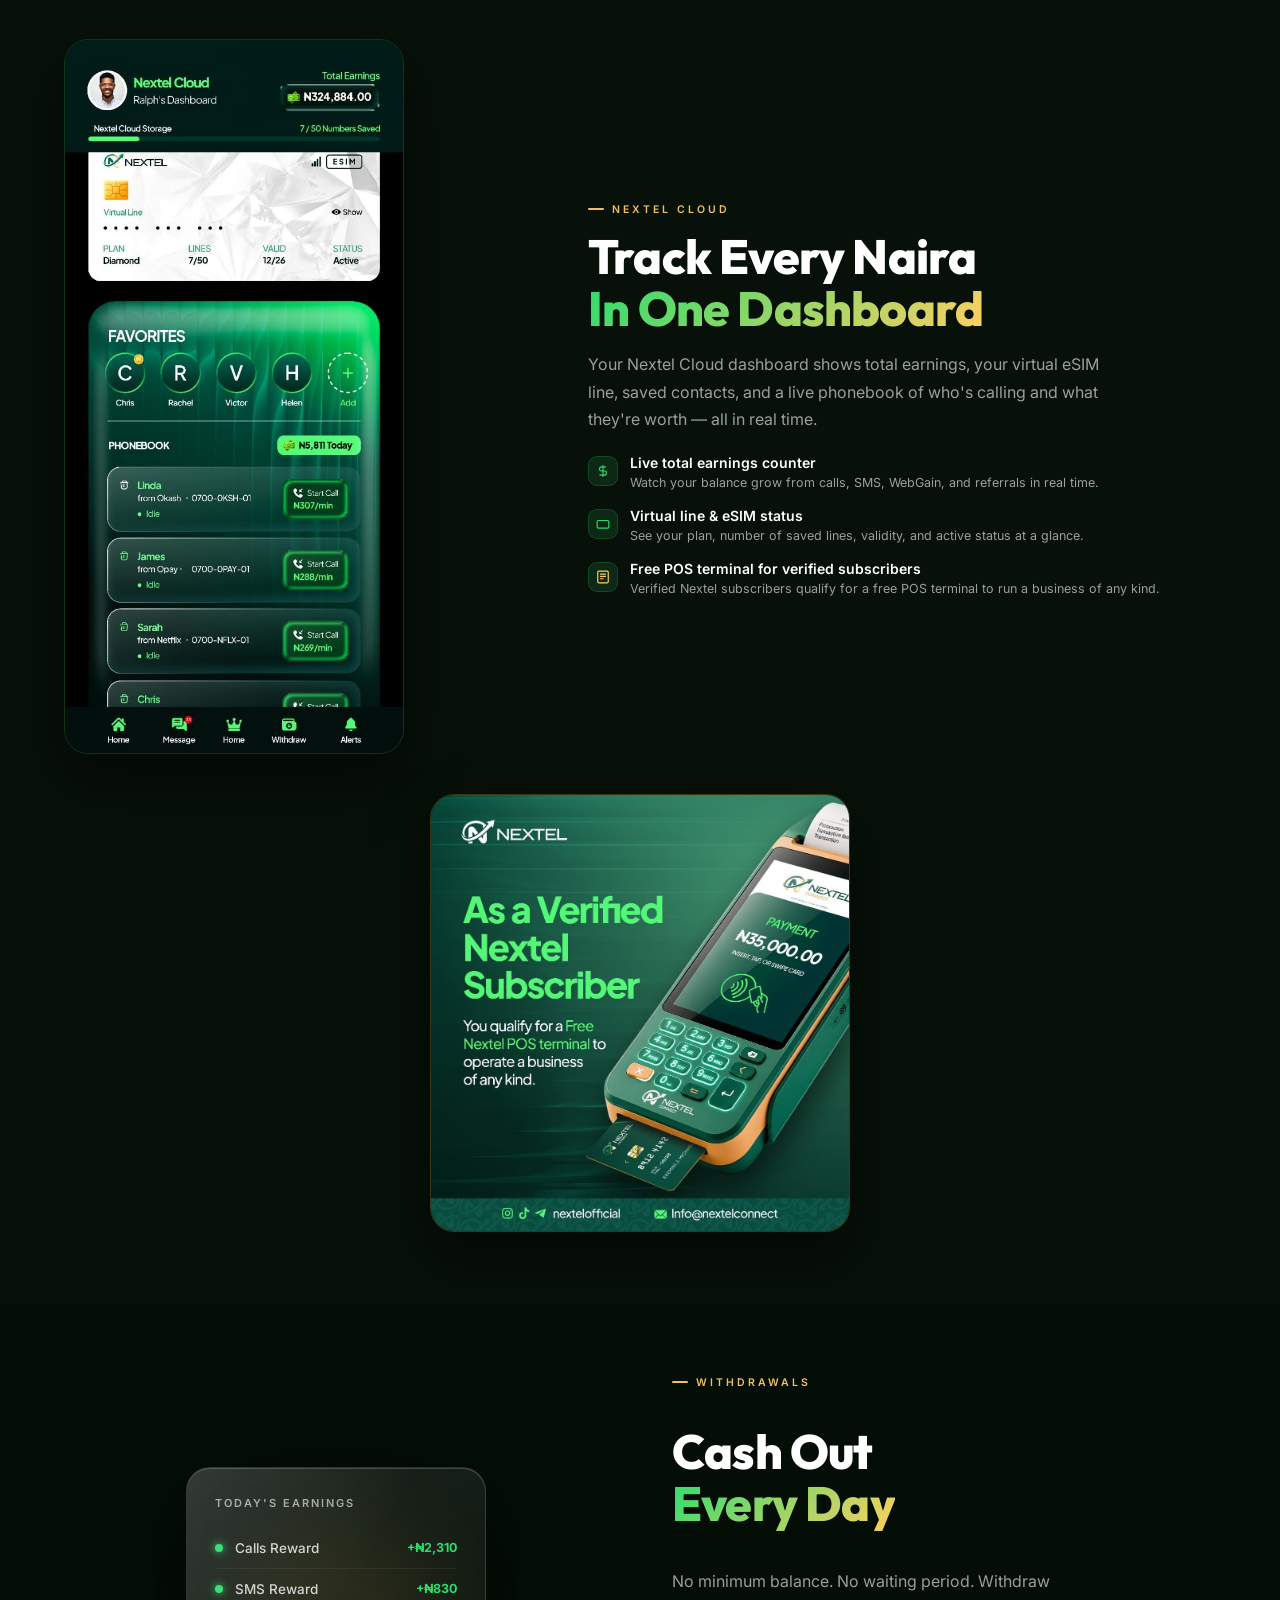
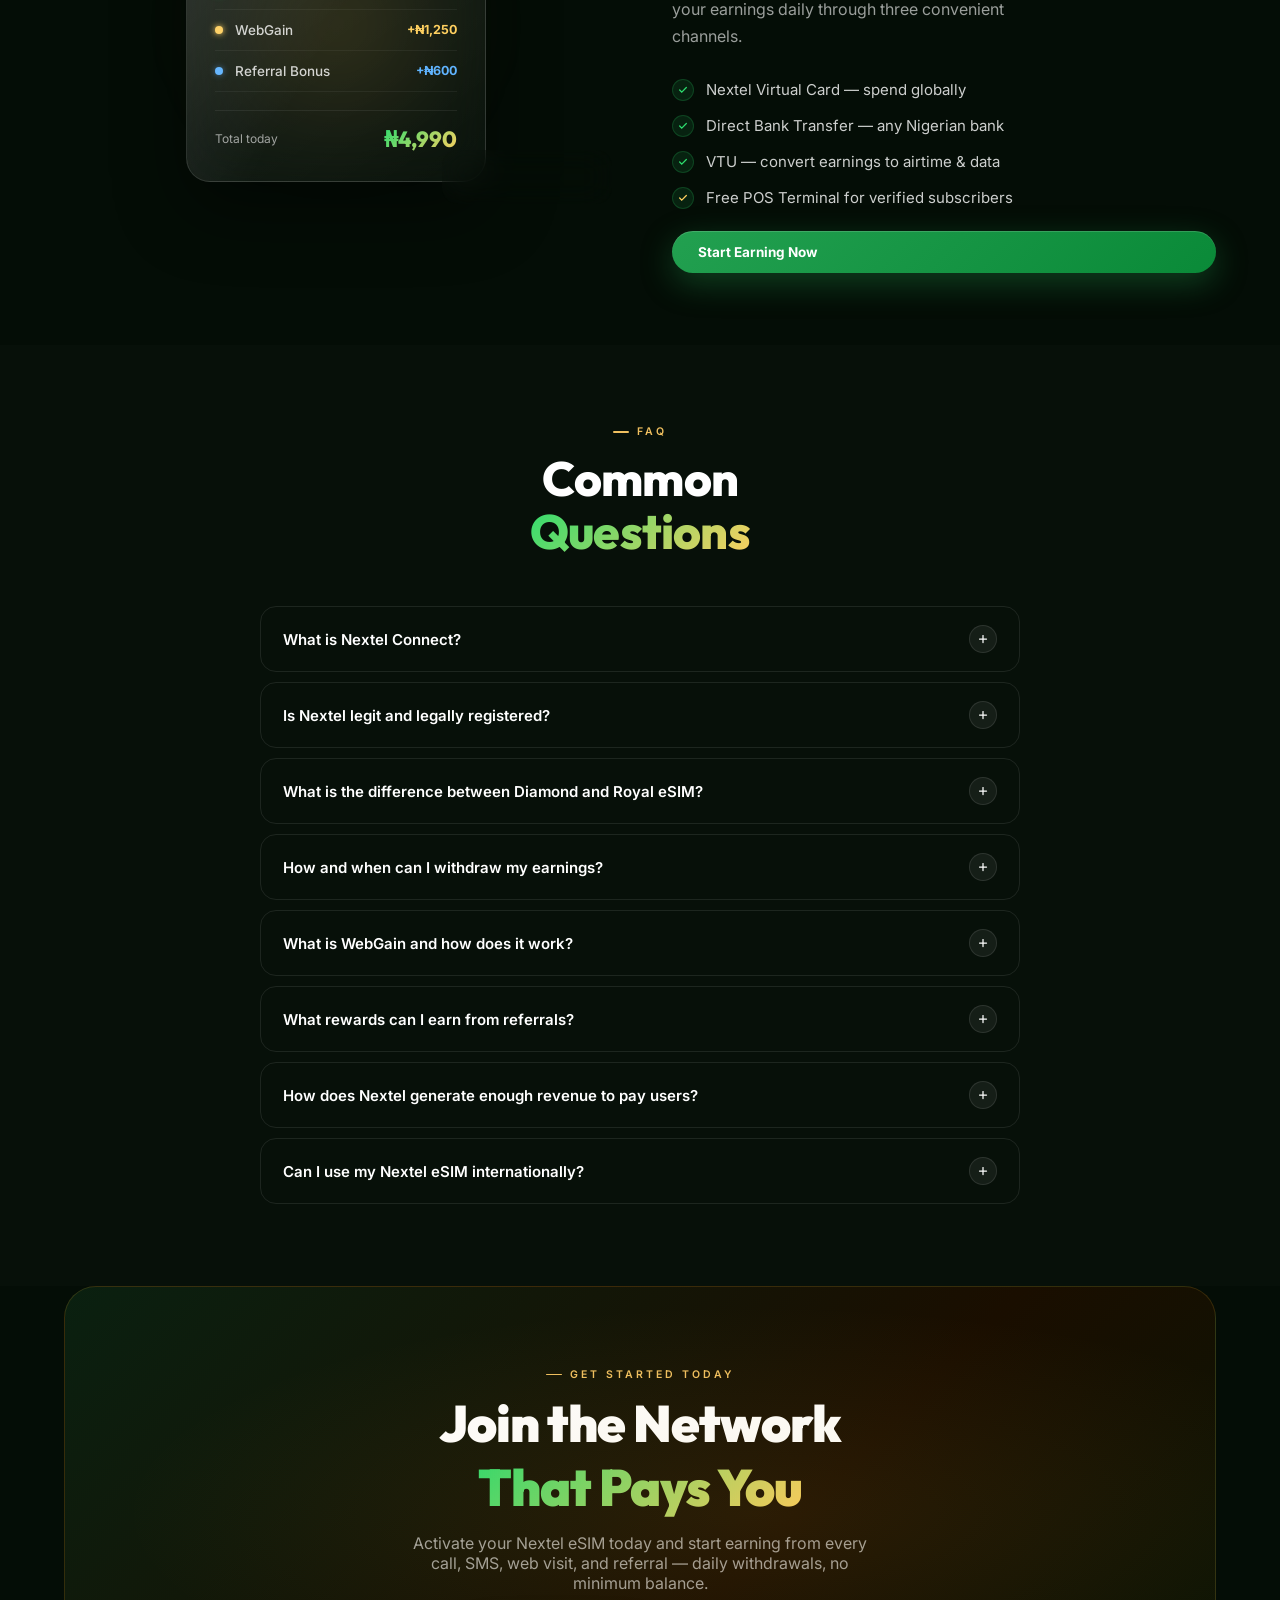
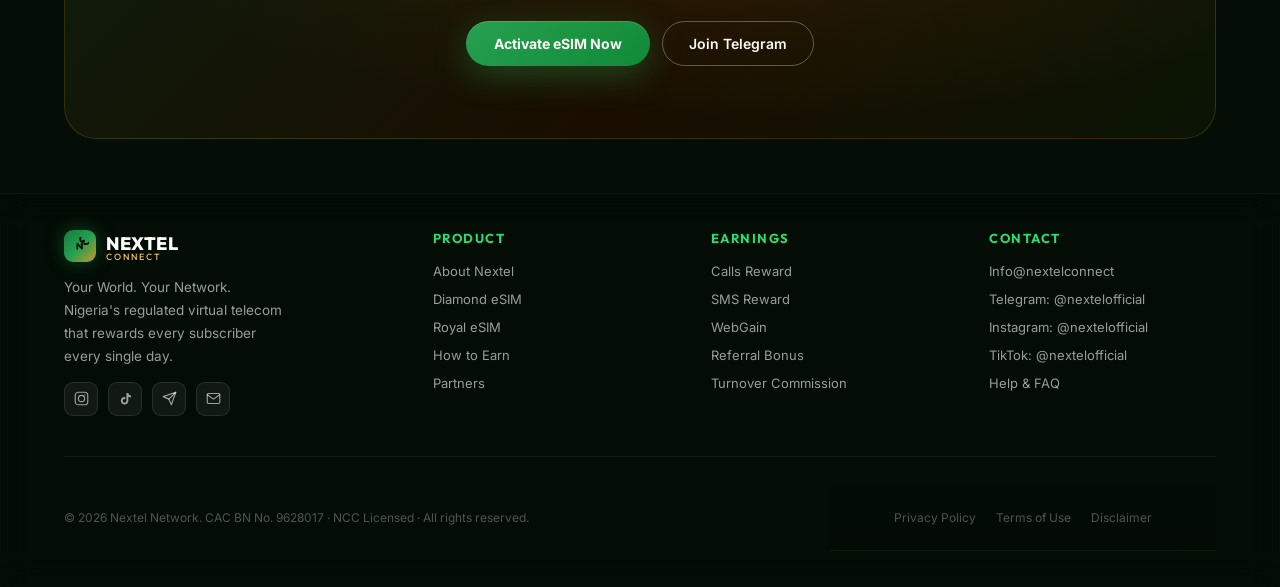
==== commit f7c761c7: "Add payments, nextel-cloud, register, signup, get-started, upgrade pages + sitemap/llms updates - pa" ====
--- a/index.html
+++ b/index.html
@@ -486,7 +486,7 @@
         <div class="plan-row"><span class="pr-key">Daily Withdrawal</span><span class="pr-val hi">✓ No minimum</span></div>
       </div>
       <div class="plan-footer">
-        <button class="plan-activate" onclick="alert('Redirecting to Diamond eSIM activation...')">ACTIVATE DIAMOND</button>
+        <a href="https://t.me/m/NMX8U16LMGE0" target="_blank" rel="noopener" class="plan-activate">ACTIVATE DIAMOND</a>
       </div>
     </div>
 
@@ -514,7 +514,7 @@
         <div class="plan-row"><span class="pr-key">Daily Withdrawal</span><span class="pr-val hi">✓ No minimum</span></div>
       </div>
       <div class="plan-footer">
-        <button class="plan-activate" onclick="alert('Redirecting to Royal eSIM activation...')">ACTIVATE ROYAL</button>
+        <a href="https://t.me/m/NMX8U16LMGE0" target="_blank" rel="noopener" class="plan-activate">ACTIVATE ROYAL</a>
       </div>
     </div>
   </div>
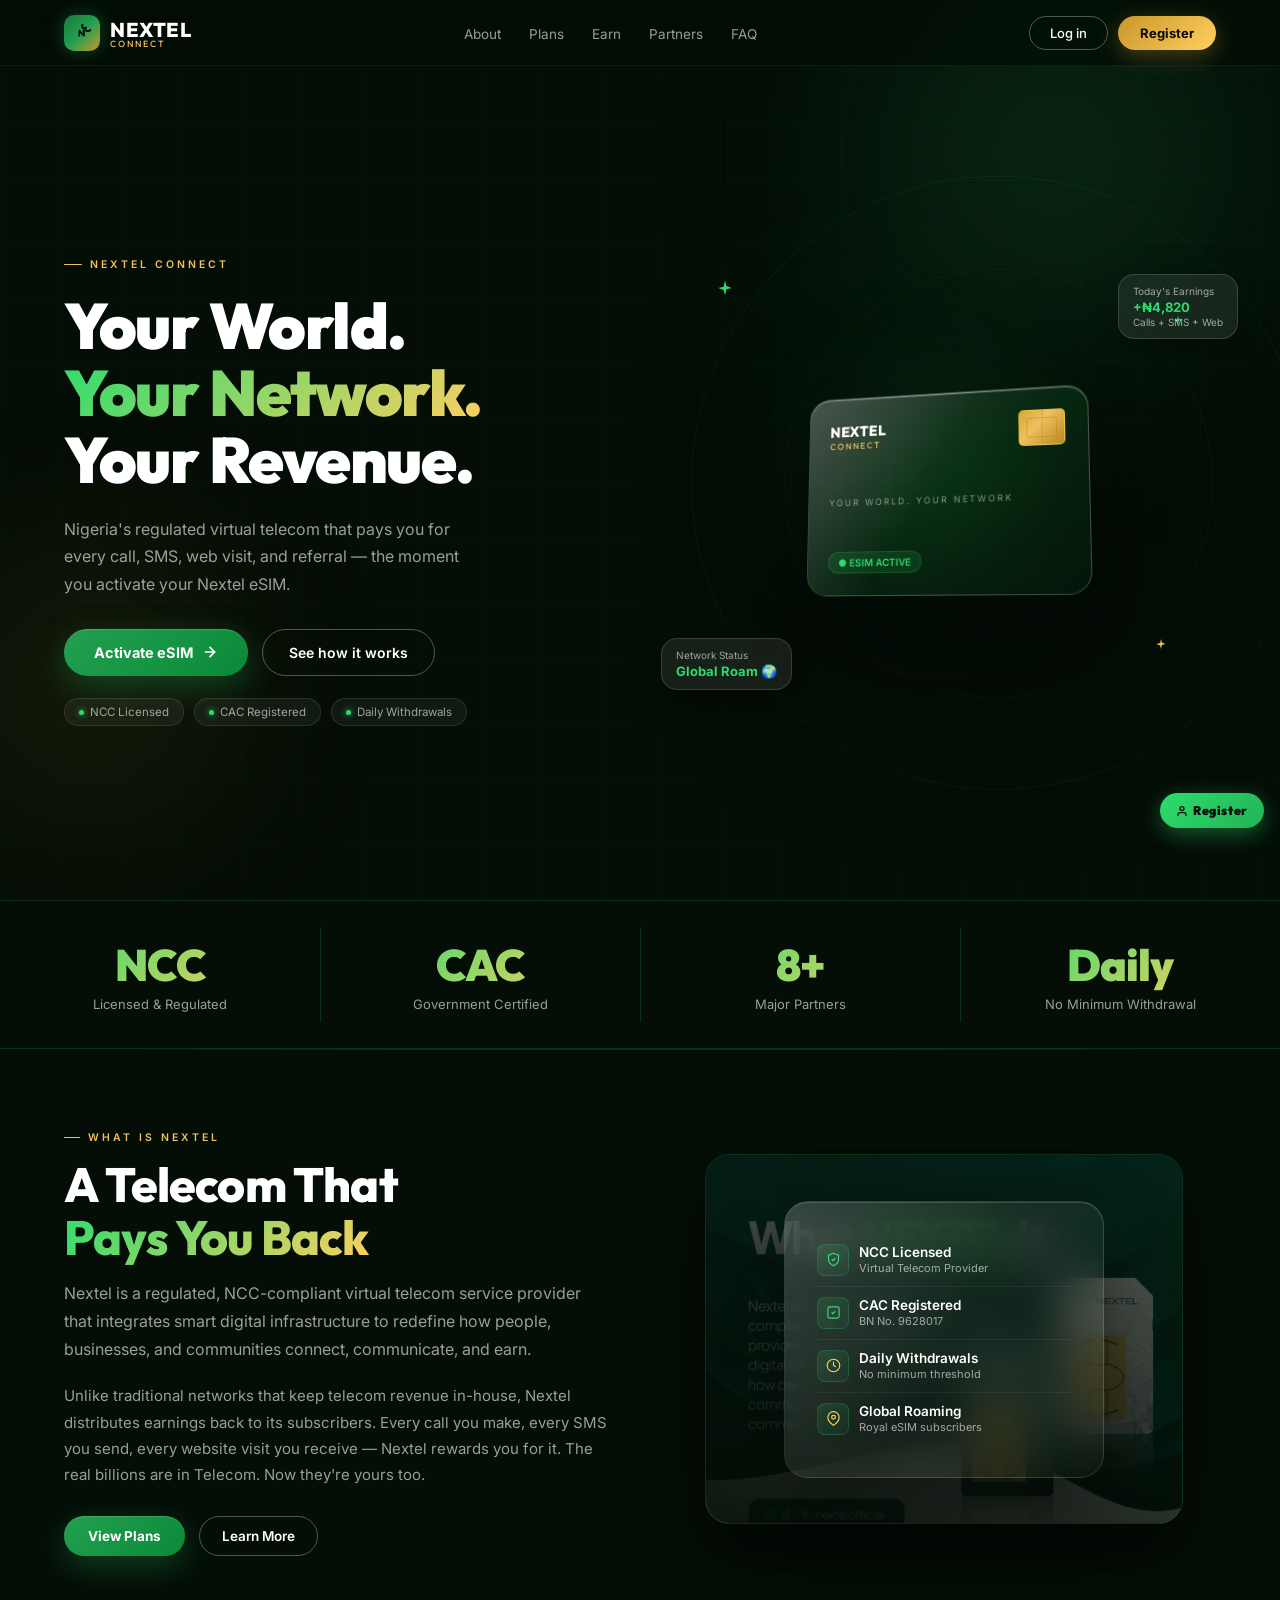
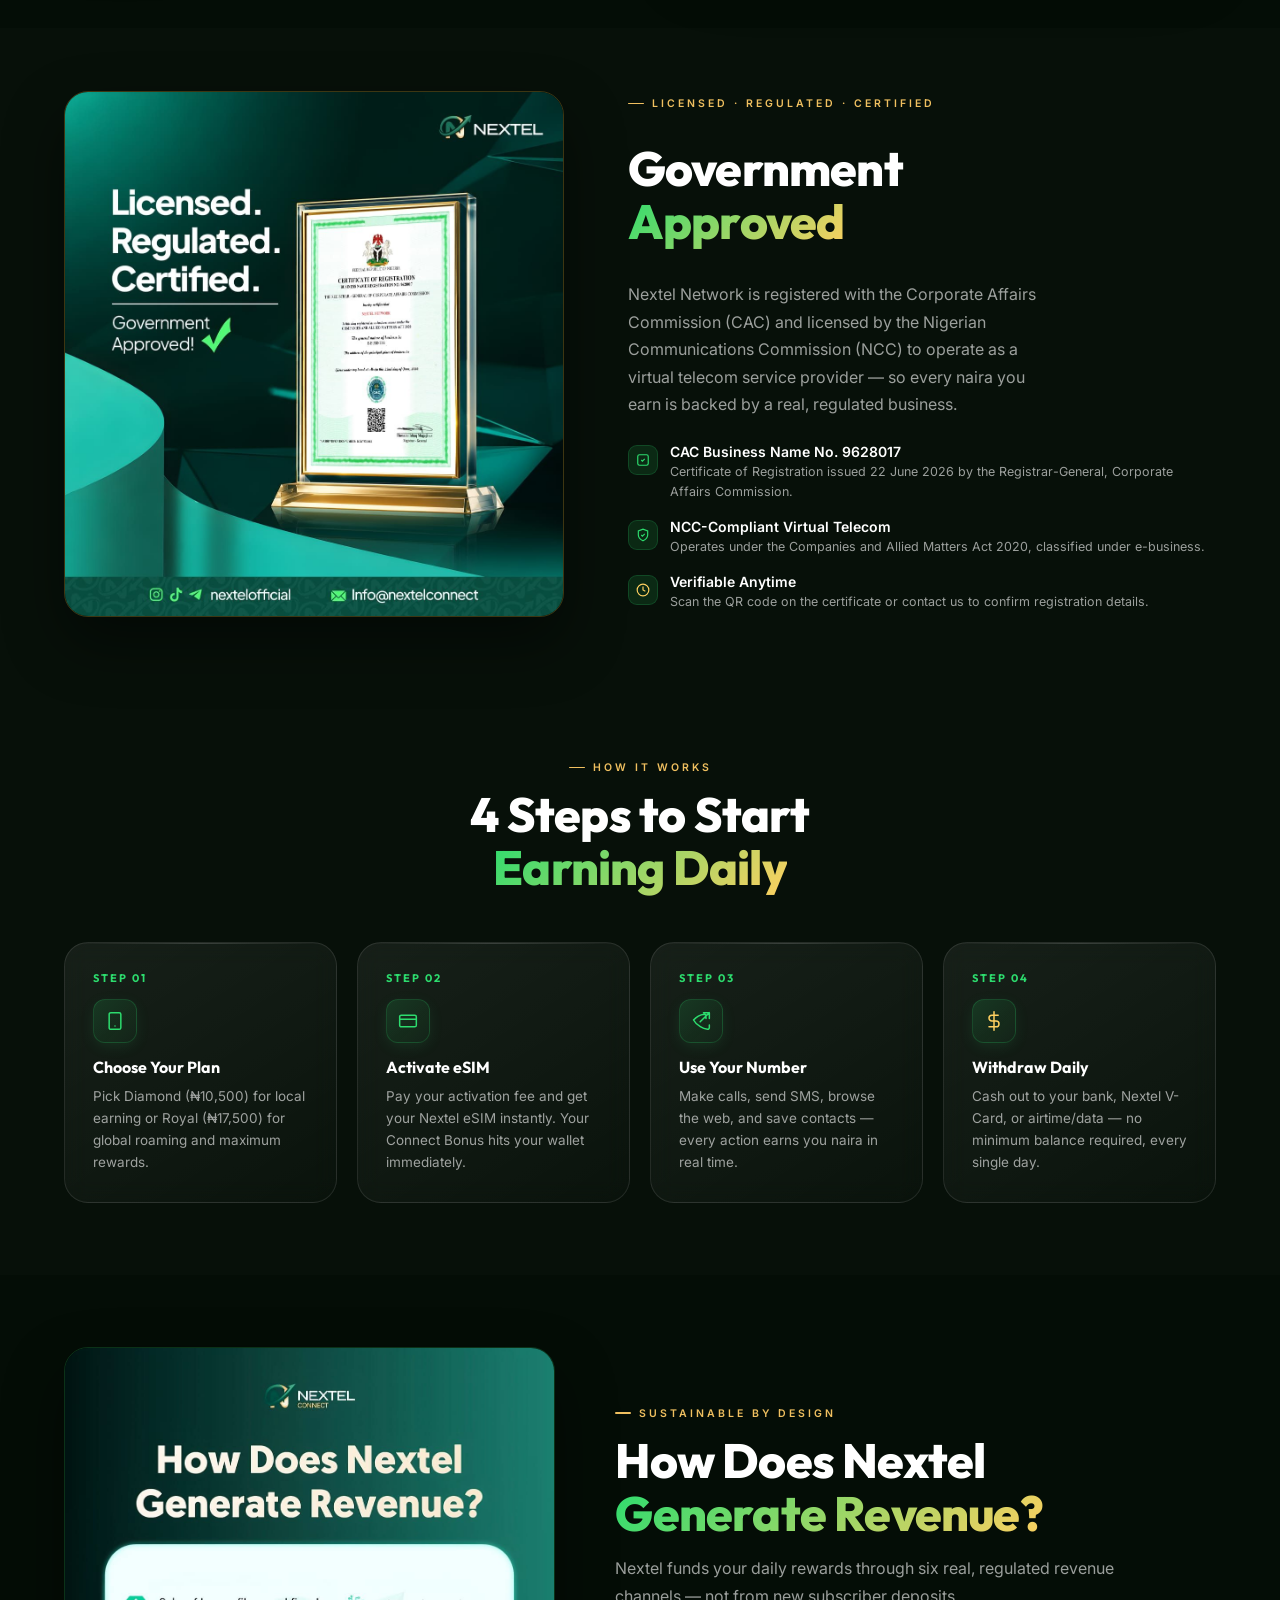
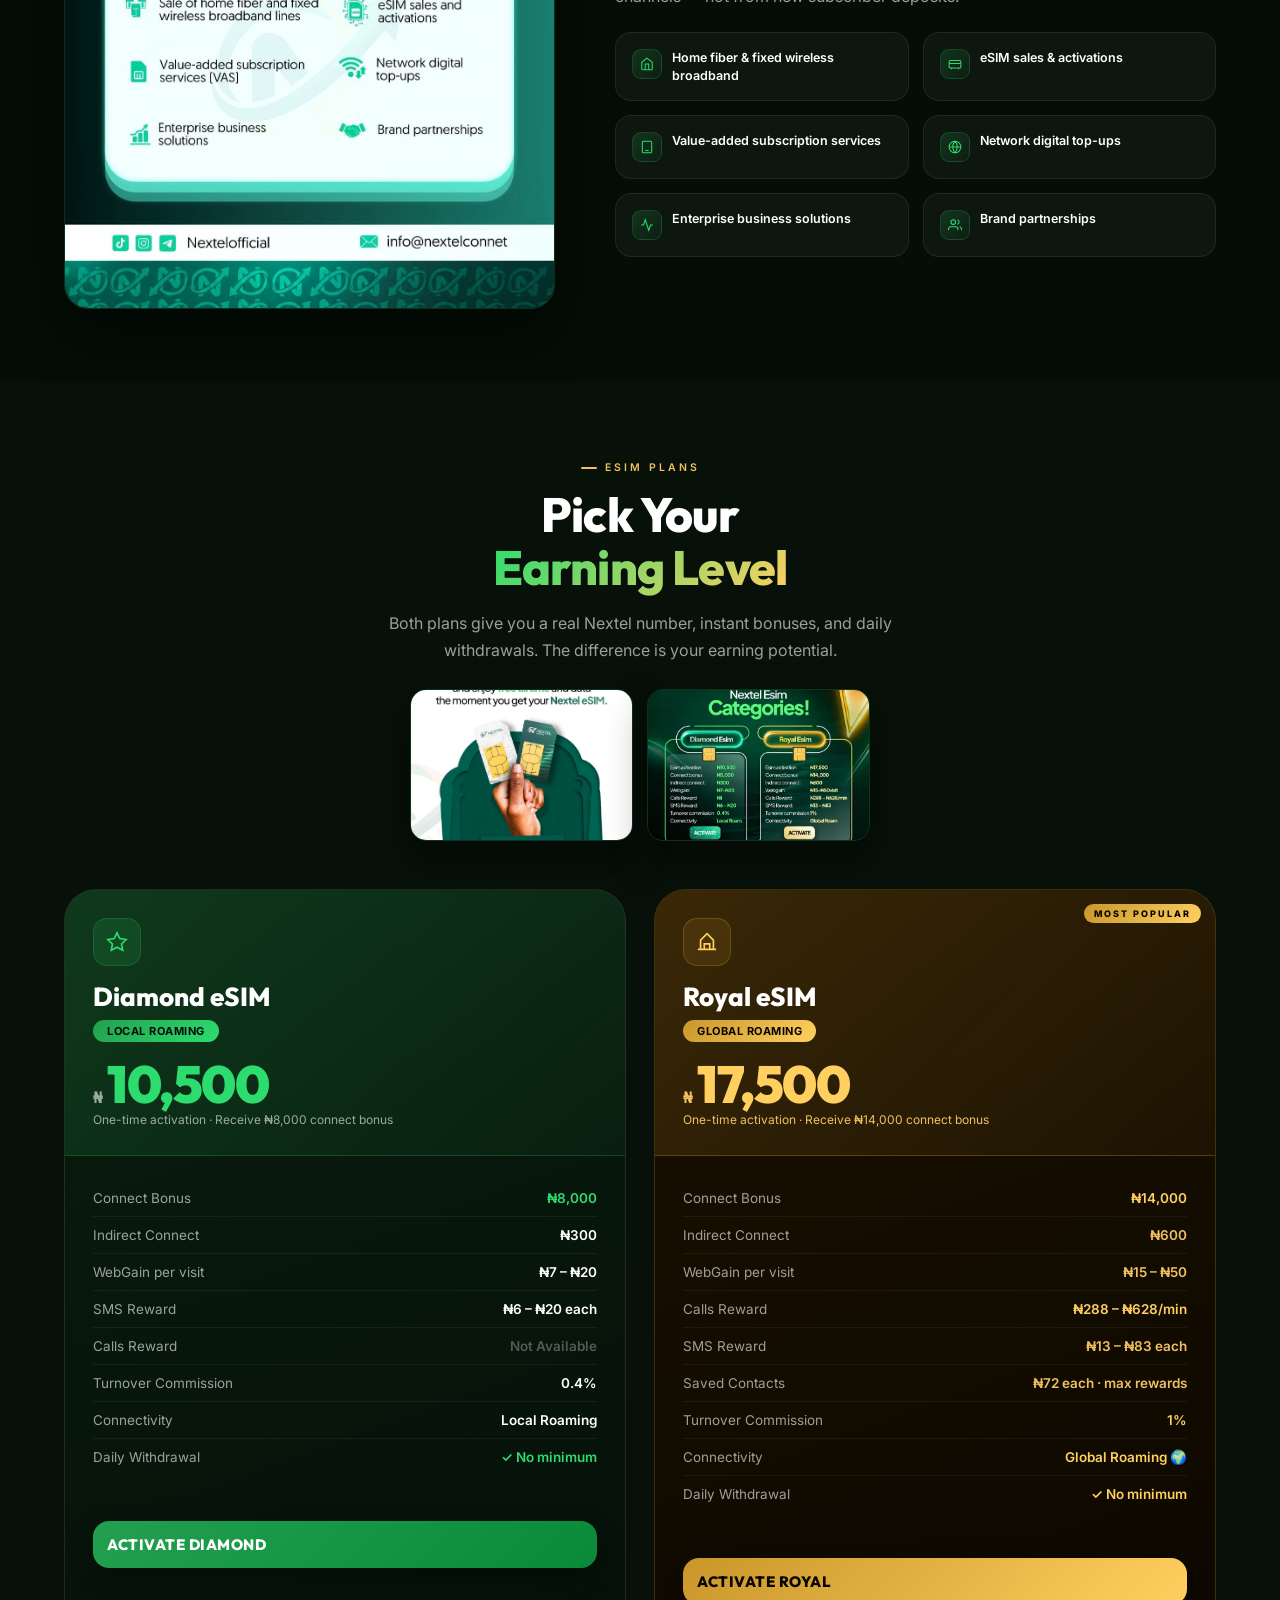
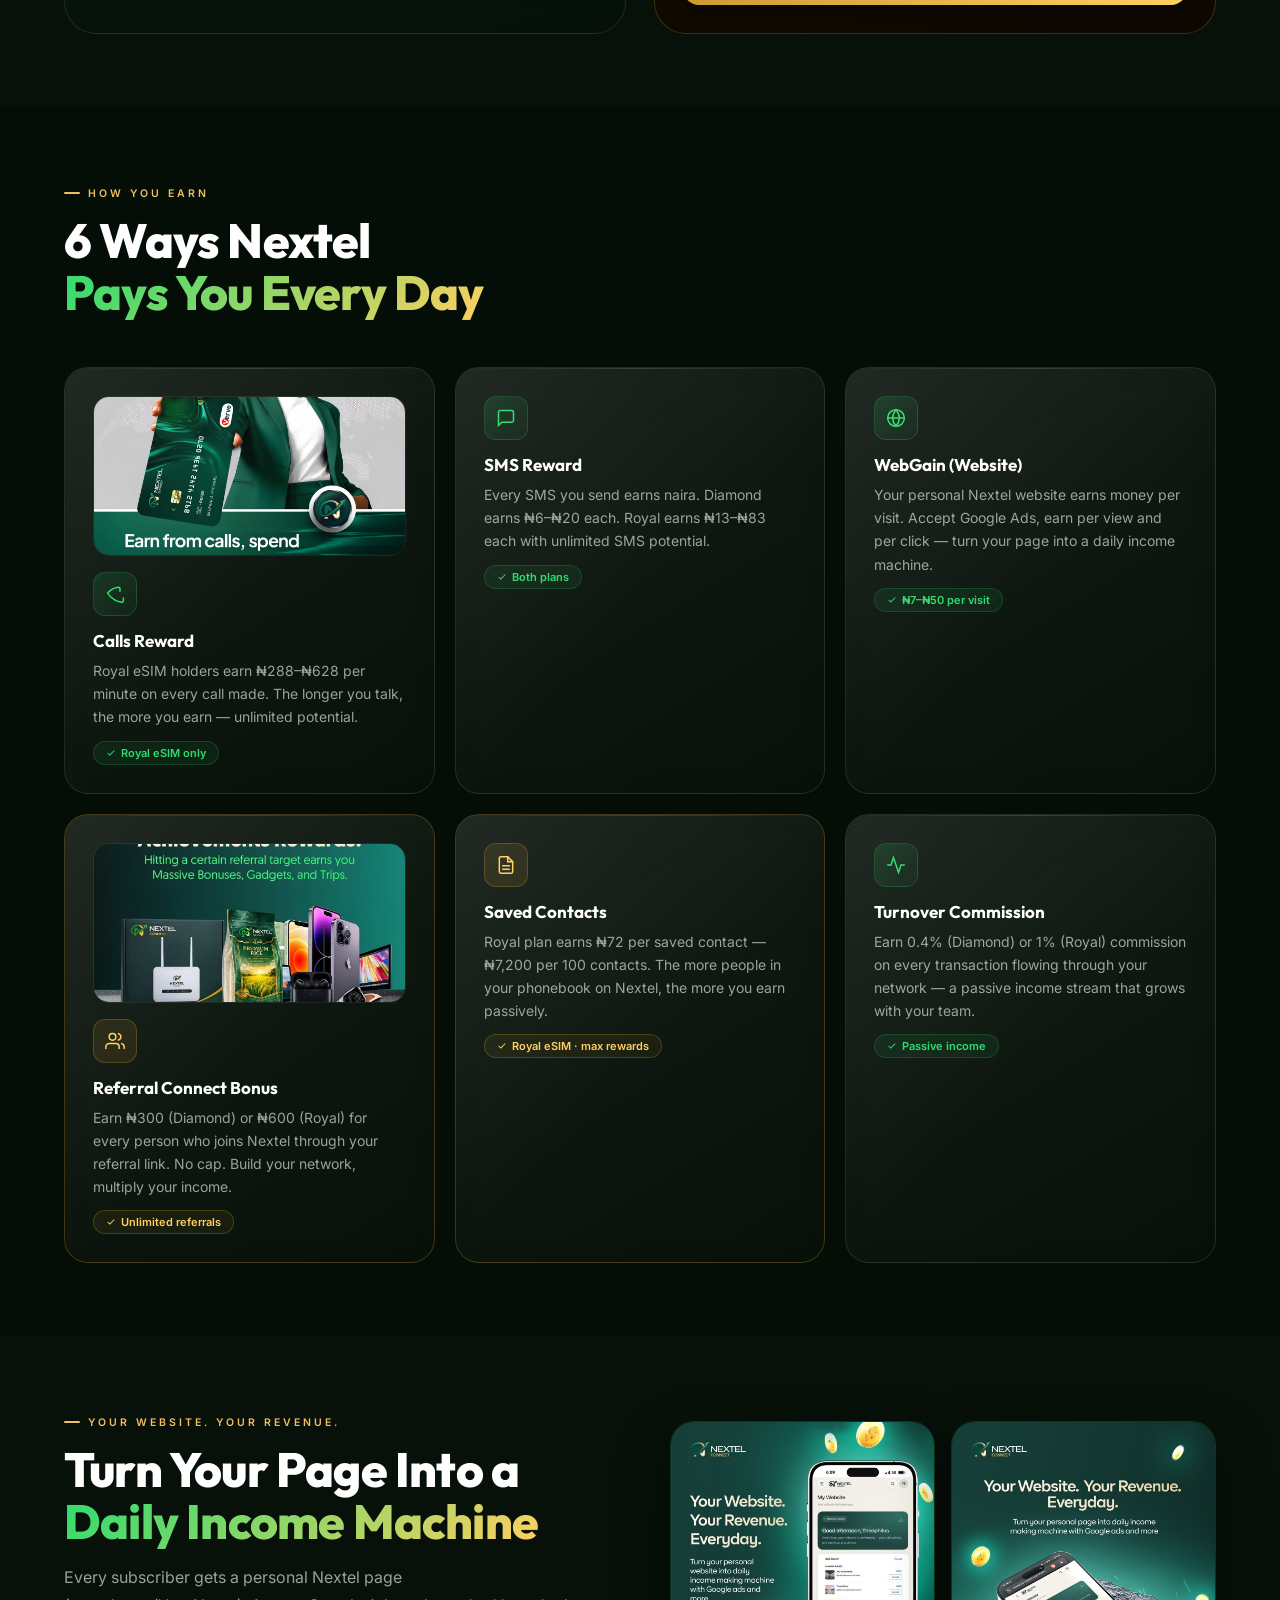
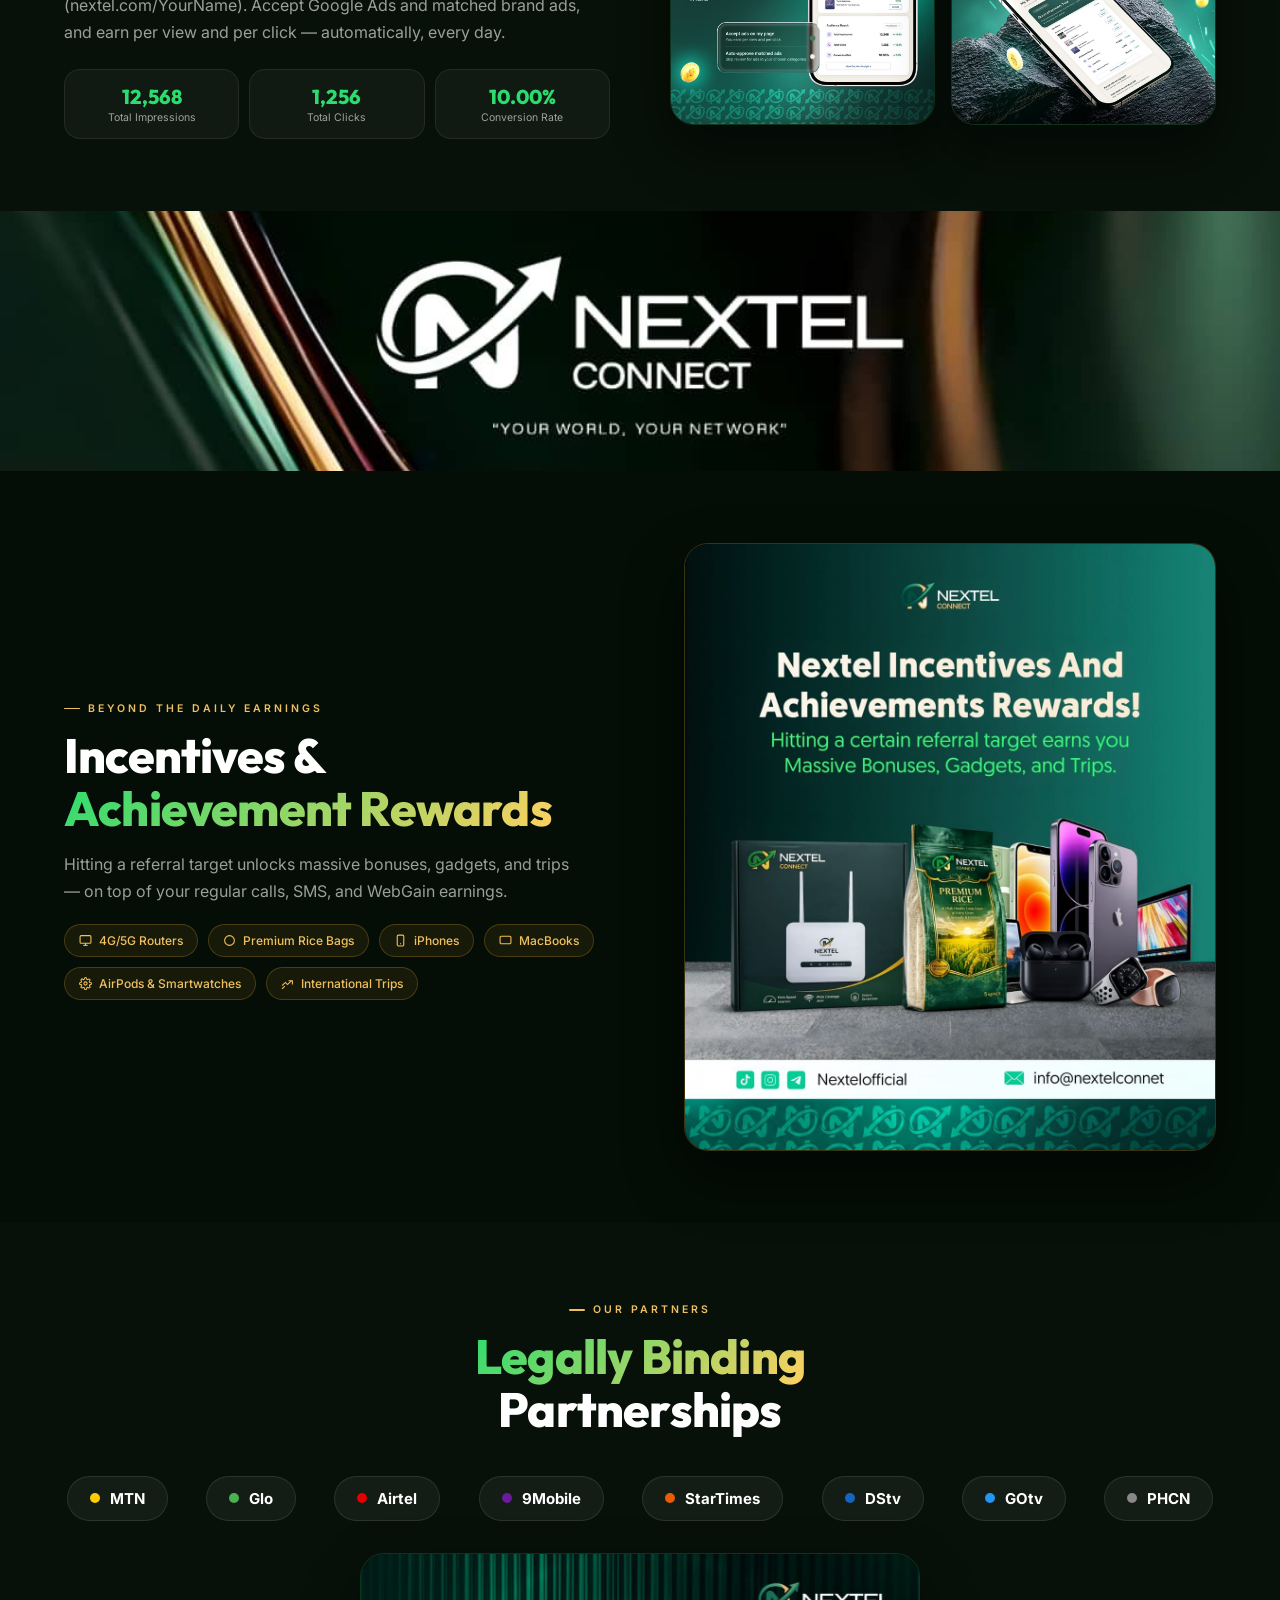
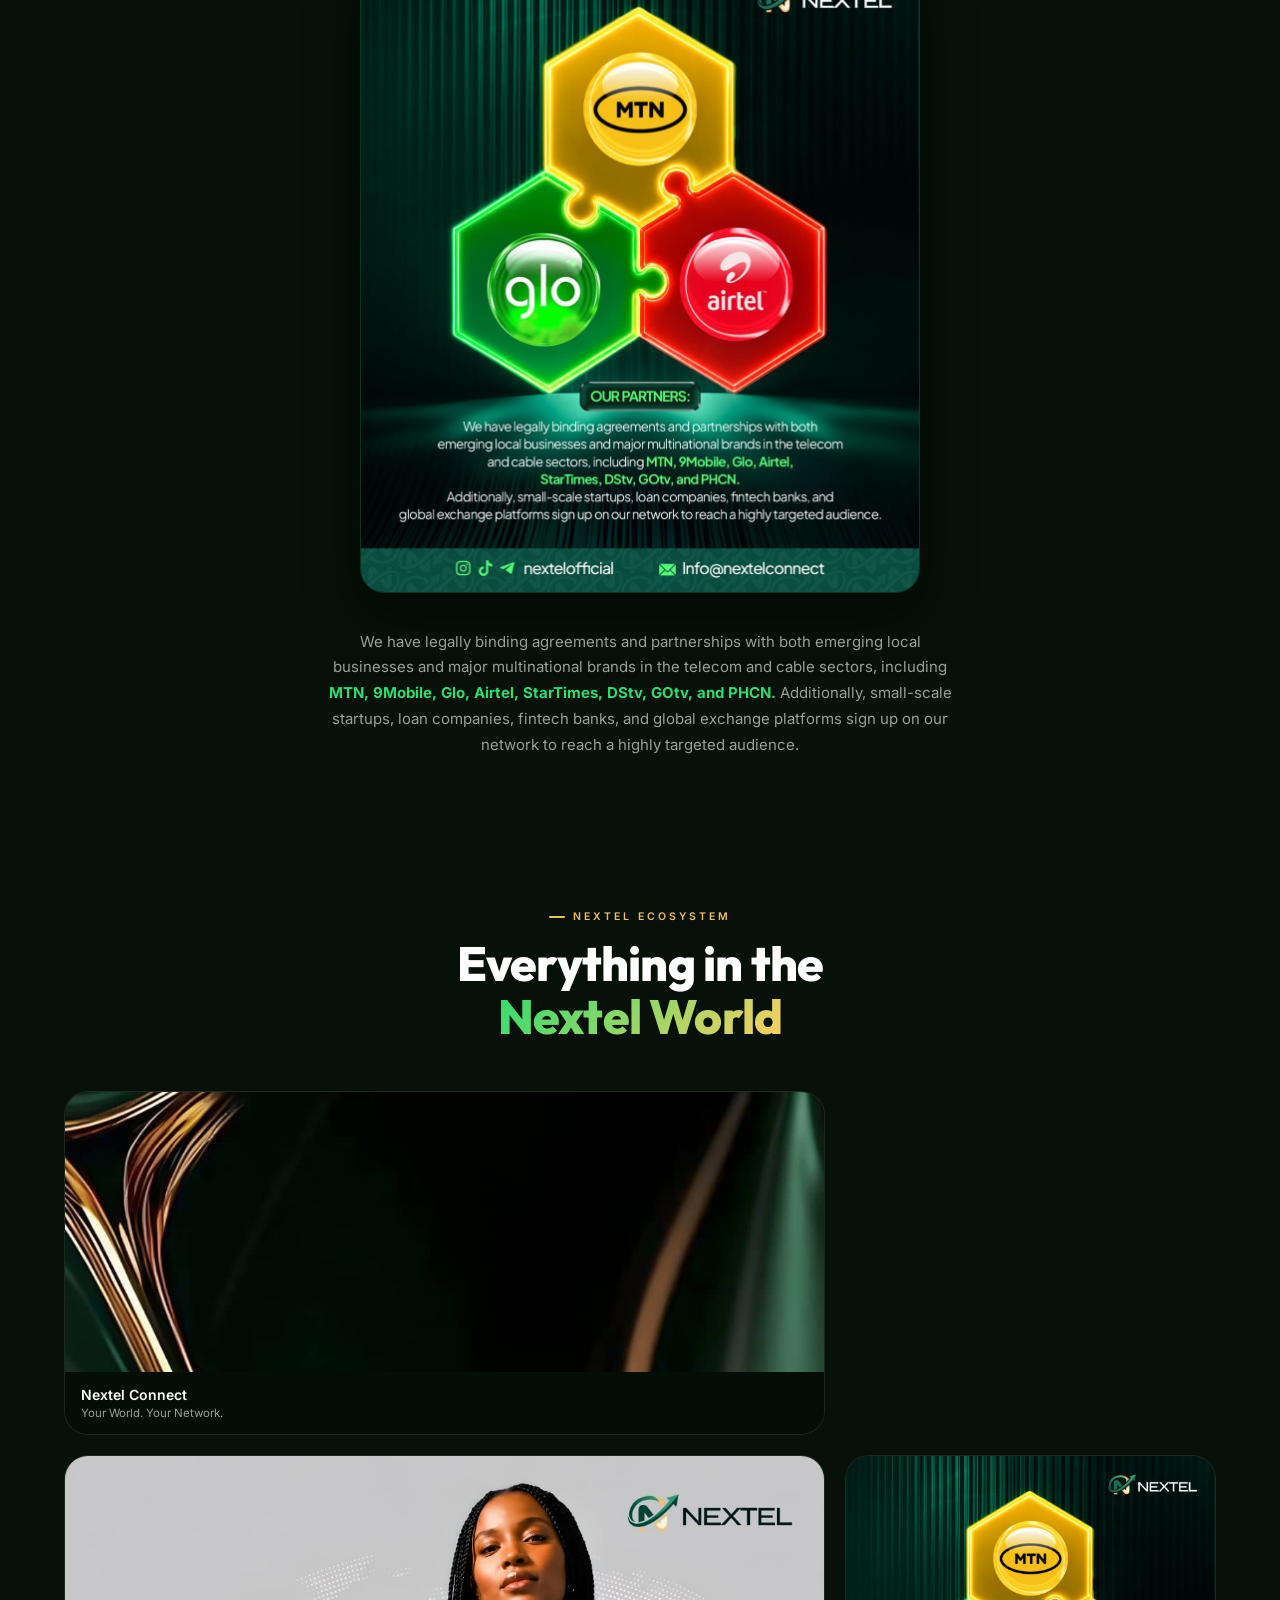
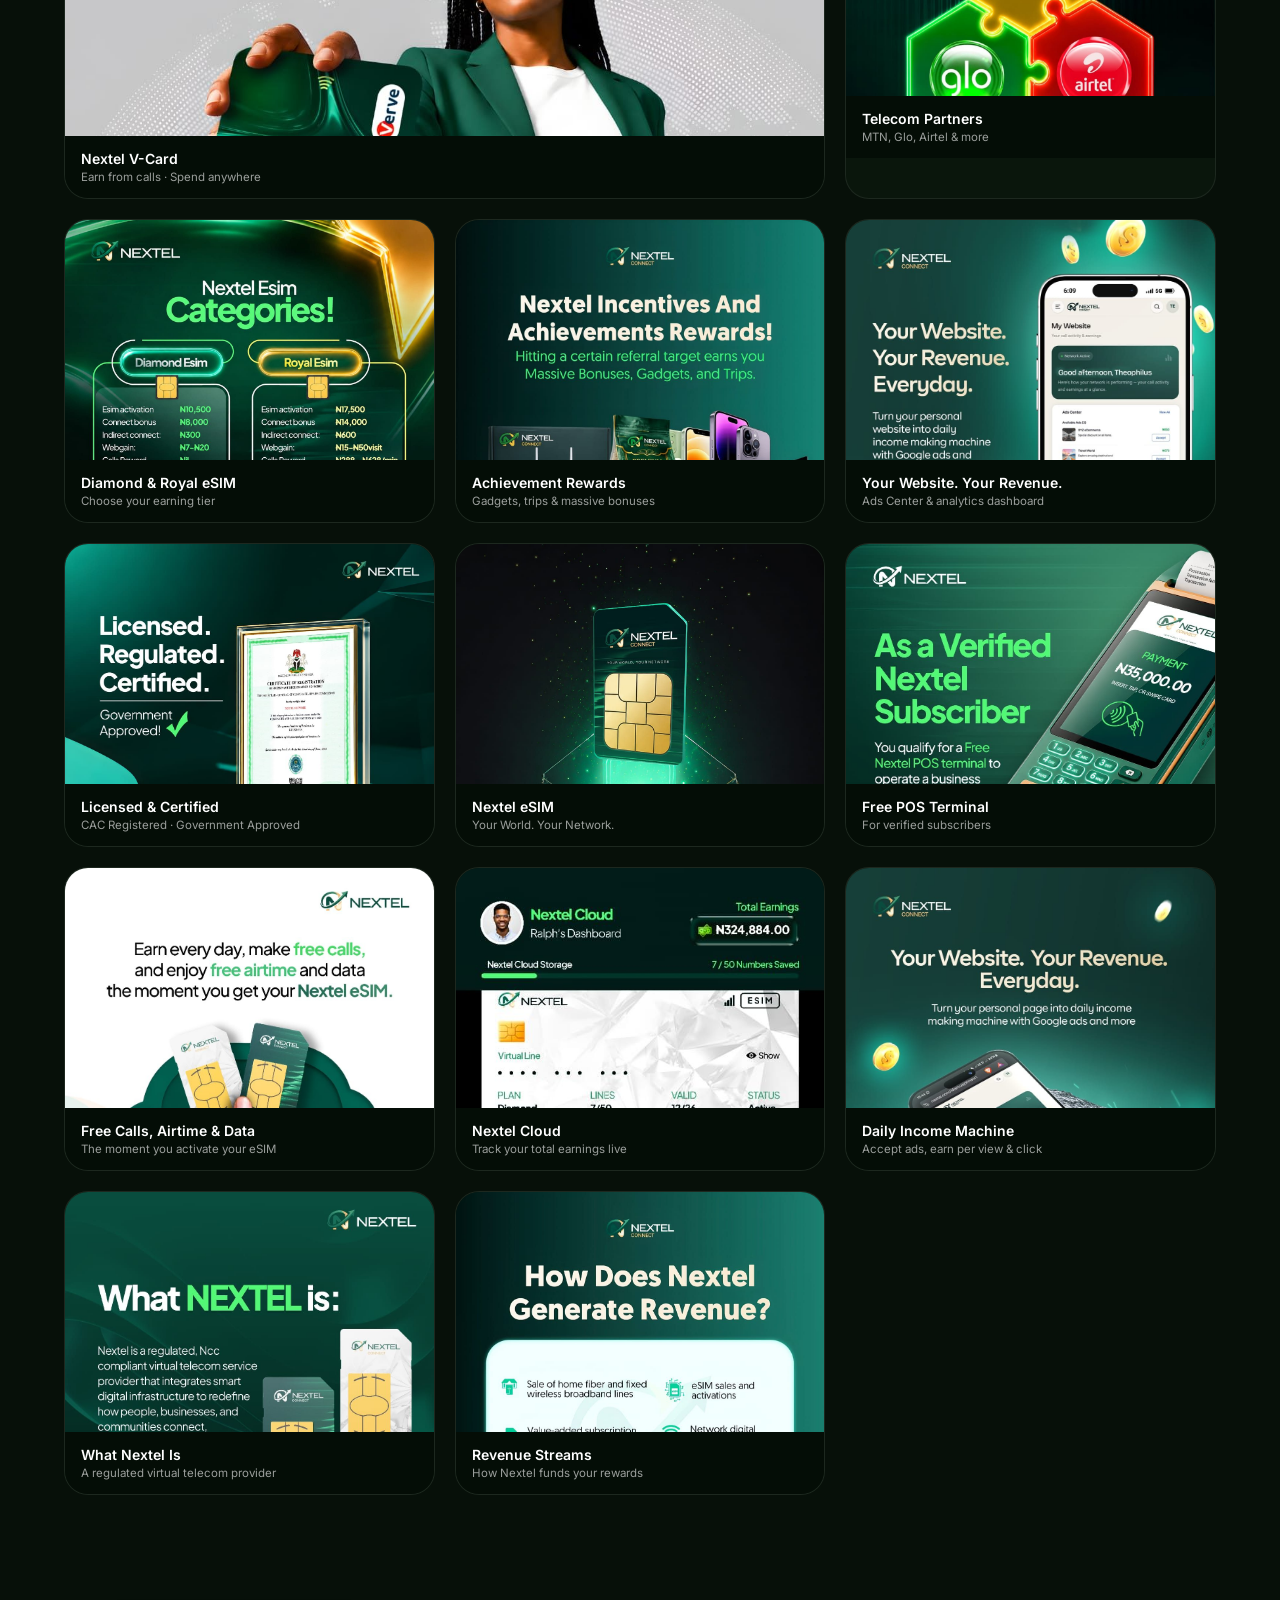
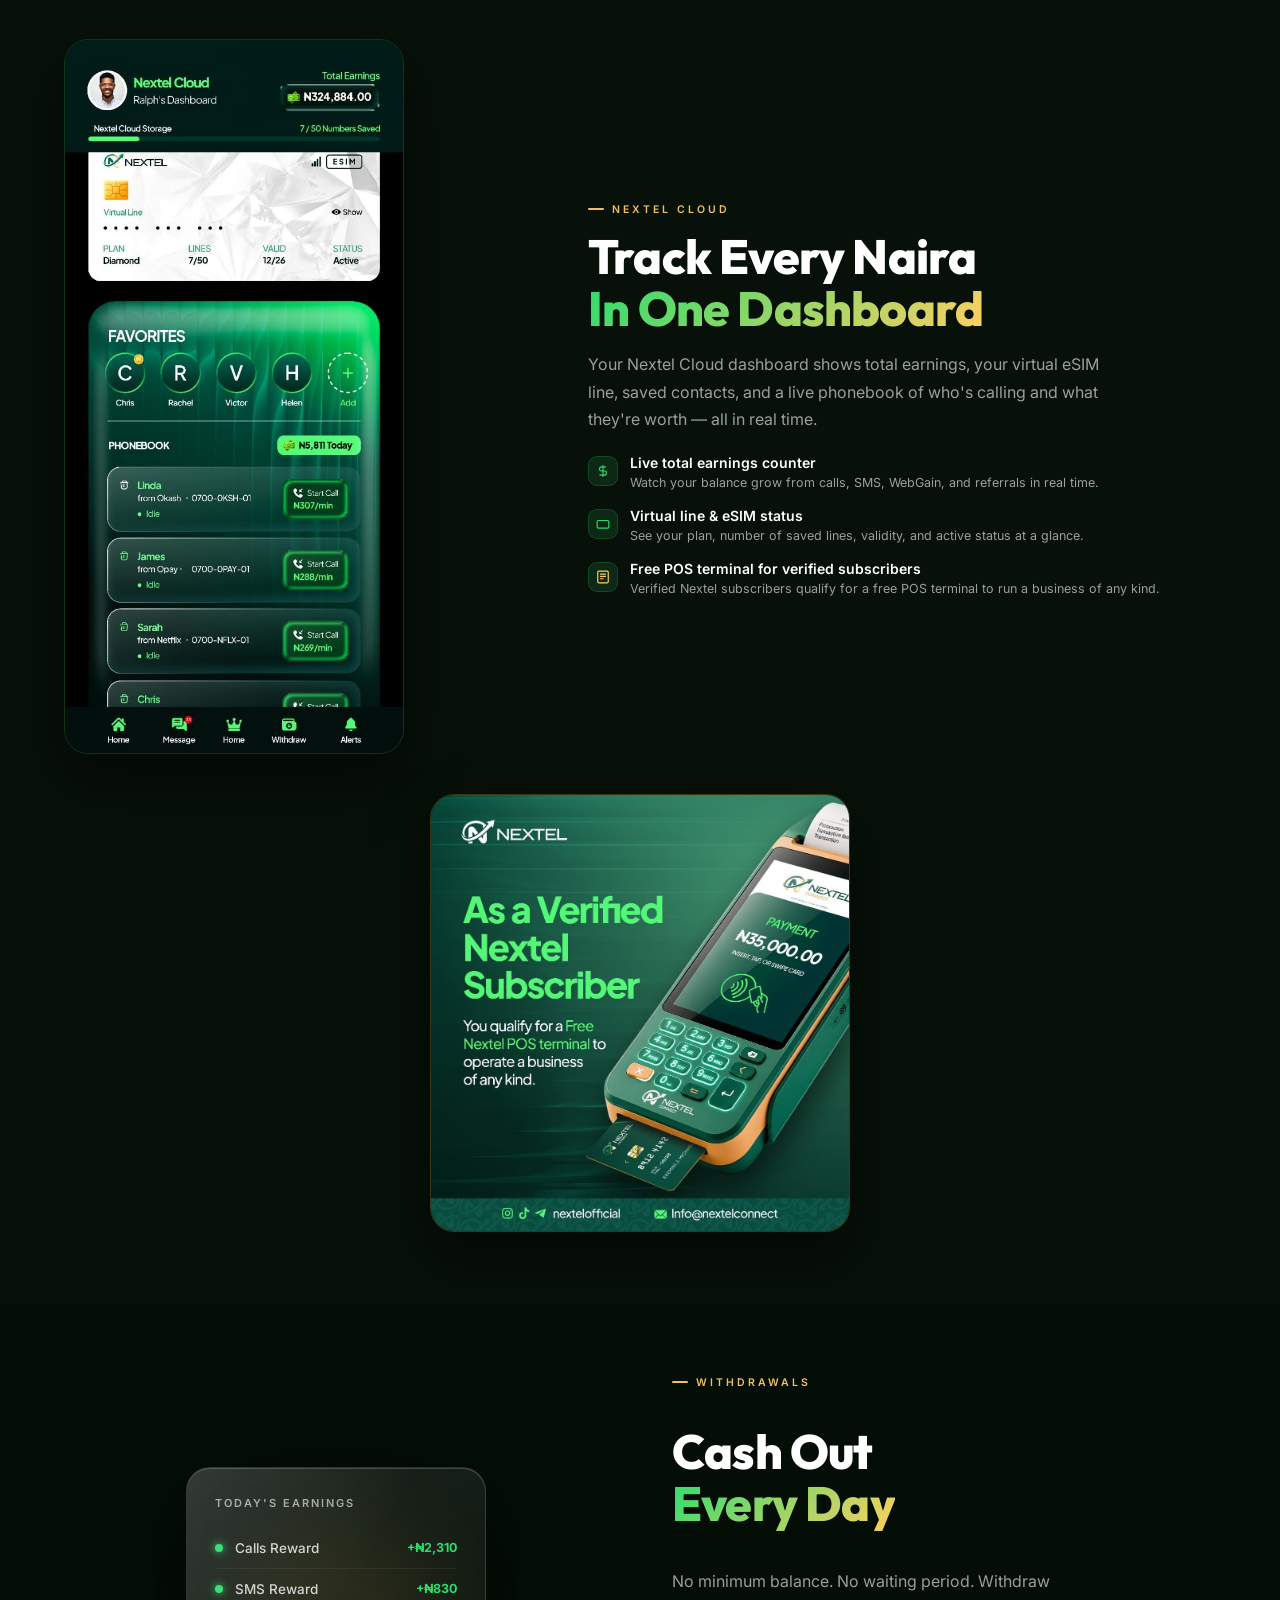
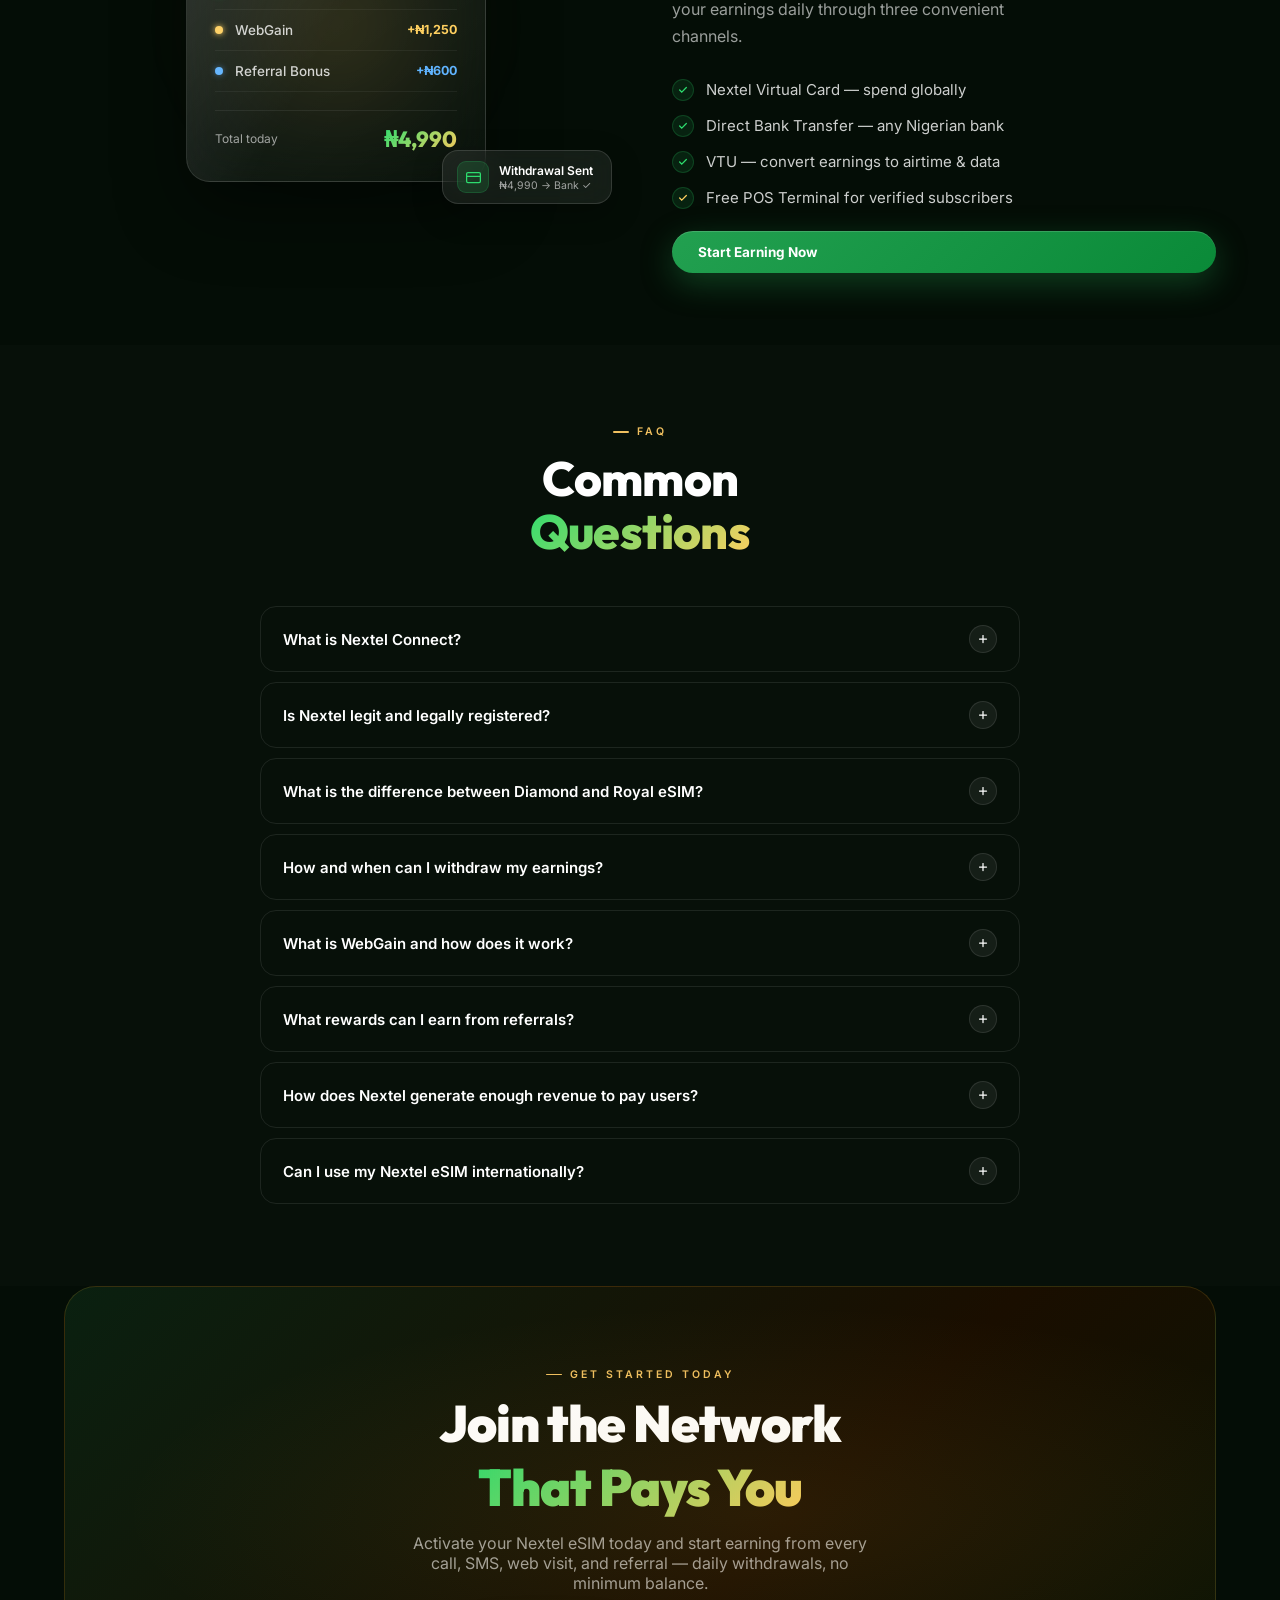
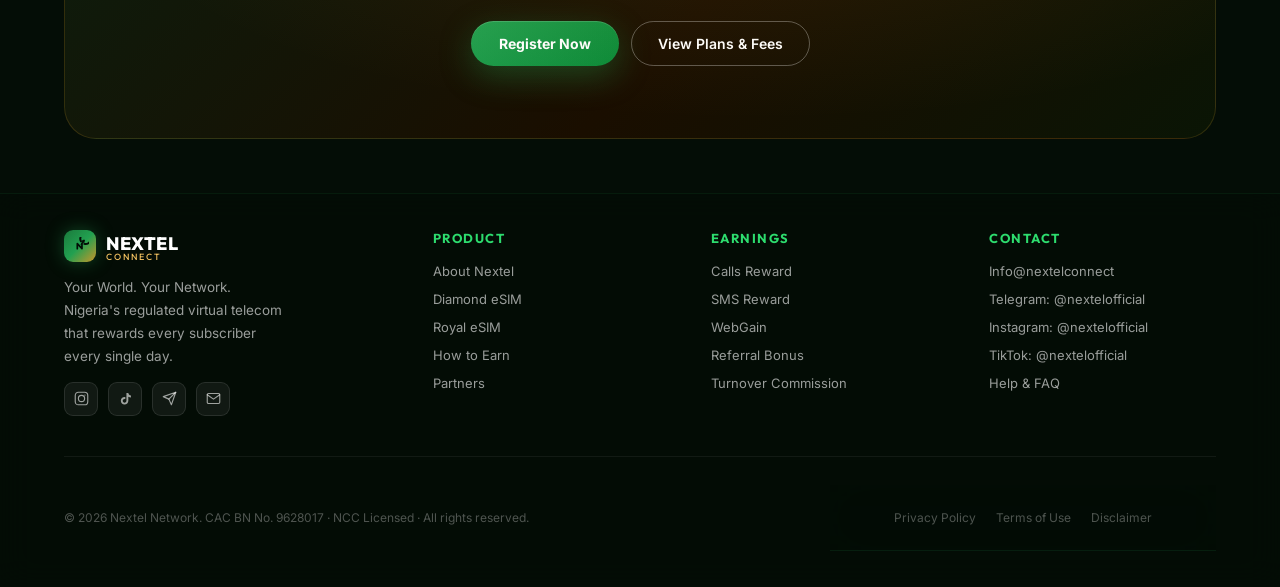
==== commit ac61af90: "Add floating register button, back-to-top, and sync all CTAs through register.html on all pages - Ad" ====
--- a/index.html
+++ b/index.html
@@ -11,8 +11,8 @@
 
 <meta name="theme-color" content="#040d06"/>
 
-<title>Nextel Connect — NCC-Licensed eSIM That Pays You Daily | Nextel Website</title>
-<meta name="description" content="Nextel Connect is Nigeria's NCC-licensed, CAC-registered virtual telecom. Activate your Diamond or Royal eSIM and earn daily from calls, SMS, your personal website, and referrals — withdraw anytime, no minimum."/>
+<title>Nextel Website — Official Nextel Connect eSIM That Pays You Daily | nextelwebsite.com</title>
+<meta name="description" content="Welcome to the official Nextel website — nextelwebsite.com. Nigeria's NCC-licensed, CAC-registered virtual telecom. Activate your Diamond or Royal eSIM and earn daily from calls, SMS, your personal website, and referrals. Withdraw anytime, no minimum."/>
 <meta name="keywords" content="Nextel, Nextel Connect, Nextel website, nextelwebsite.com, Nextel eSIM, Nextel Diamond eSIM, Nextel Royal eSIM, is Nextel legit, Nextel CAC registration, virtual telecom Nigeria, earn from calls Nigeria, NCC licensed eSIM Nigeria, Nextel V-Card, Nextel Cloud dashboard, earn from SMS Nigeria, Nextel WebGain"/>
 <meta name="author" content="Nextel Network"/>
 
@@ -36,7 +36,7 @@
 <meta property="og:type" content="website"/>
 <meta property="og:site_name" content="Nextel Connect"/>
 <meta property="og:url" content="https://nextelwebsite.com/"/>
-<meta property="og:title" content="Nextel Connect — NCC-Licensed eSIM That Pays You Daily"/>
+<meta property="og:title" content="Nextel Website — Official Nextel Connect eSIM That Pays You Daily"/>
 <meta property="og:description" content="Activate your Nextel Diamond or Royal eSIM and earn daily from calls, SMS, your personal website, and referrals. NCC-licensed. CAC-registered. Withdraw anytime."/>
 <meta property="og:image" content="https://nextelwebsite.com/assets/images/nextel-og-share-image.jpg"/>
 <meta property="og:image:secure_url" content="https://nextelwebsite.com/assets/images/nextel-og-share-image.jpg"/>
@@ -46,7 +46,7 @@
 
 <meta name="twitter:card" content="summary_large_image"/>
 <meta name="twitter:url" content="https://nextelwebsite.com/"/>
-<meta name="twitter:title" content="Nextel Connect — NCC-Licensed eSIM That Pays You Daily"/>
+<meta name="twitter:title" content="Nextel Website — Official Nextel Connect eSIM That Pays You Daily"/>
 <meta name="twitter:description" content="Nigeria's regulated virtual telecom. Earn daily from calls, SMS, your website, and referrals with a Nextel eSIM. No minimum withdrawal."/>
 <meta name="twitter:image" content="https://nextelwebsite.com/assets/images/nextel-og-share-image.jpg"/>
 
@@ -88,10 +88,10 @@
     {
       "@type":"WebSite",
       "@id":"https://nextelwebsite.com/#website",
-      "name":"Nextel Connect",
-      "alternateName":"Nextel Website",
+      "name":"Nextel Website",
+      "alternateName":"Nextel Connect",
       "url":"https://nextelwebsite.com/",
-      "description":"Official Nextel Connect website — NCC-licensed virtual telecom eSIM that pays subscribers daily for calls, SMS, web visits, and referrals.",
+      "description":"Official Nextel website (nextelwebsite.com) — Nigeria's NCC-licensed virtual telecom eSIM that pays subscribers daily for calls, SMS, web visits, and referrals.",
       "publisher":{"@id":"https://nextelwebsite.com/#organization"},
       "inLanguage":"en"
     },
@@ -194,6 +194,13 @@
   ]
 }
 </script>
+<style>
+.float-reg{position:fixed;right:16px;bottom:72px;z-index:9900;padding:10px 16px;border-radius:999px;background:linear-gradient(135deg,#2ddc6e,#22b356);color:#040d06;font-family:'Outfit',sans-serif;font-weight:900;font-size:.78rem;letter-spacing:.05em;text-decoration:none;box-shadow:0 6px 22px rgba(45,220,110,.38);transition:transform .2s,box-shadow .2s;white-space:nowrap;display:flex;align-items:center;gap:5px;}
+.float-reg:hover{transform:translateY(-2px);box-shadow:0 10px 28px rgba(45,220,110,.50);}
+#toTop{position:fixed;right:16px;bottom:20px;z-index:9900;width:40px;height:40px;border-radius:50%;background:rgba(10,22,12,.92);border:1px solid rgba(45,220,110,.28);color:#2ddc6e;font-size:1.1rem;cursor:pointer;display:flex;align-items:center;justify-content:center;box-shadow:0 4px 14px rgba(0,0,0,.35);transition:opacity .3s,transform .2s;opacity:0;pointer-events:none;backdrop-filter:blur(12px);}
+#toTop.show{opacity:1;pointer-events:auto;}
+#toTop:hover{transform:translateY(-2px);}
+</style>
 </head>
 <body>
 <a href="#main" class="skip-link">Skip to content</a>
@@ -227,7 +234,7 @@
   </ul>
   <div class="nav-actions">
     <button class="btn-outline">Log in</button>
-    <a href="#plans" class="btn-gold">Get eSIM</a>
+    <a href="/register.html" class="btn-gold">Register</a>
     <button class="hamburger" id="ham" aria-label="Menu" aria-expanded="false">
       <span></span><span></span><span></span>
     </button>
@@ -243,7 +250,7 @@
     <li><a href="#partners" onclick="closeMenu()">Partners</a></li>
     <li><a href="#faq" onclick="closeMenu()">FAQ</a></li>
   </ul>
-  <a href="#plans" class="d-cta" onclick="closeMenu()">Get Your eSIM Now →</a>
+  <a href="/register.html" class="d-cta" onclick="closeMenu()">Register Now →</a>
 </div>
 
 <main id="main">
@@ -486,7 +493,7 @@
         <div class="plan-row"><span class="pr-key">Daily Withdrawal</span><span class="pr-val hi">✓ No minimum</span></div>
       </div>
       <div class="plan-footer">
-        <a href="https://t.me/m/NMX8U16LMGE0" target="_blank" rel="noopener" class="plan-activate">ACTIVATE DIAMOND</a>
+        <a href="/register.html?plan=Diamond" class="plan-activate">ACTIVATE DIAMOND</a>
       </div>
     </div>
 
@@ -514,7 +521,7 @@
         <div class="plan-row"><span class="pr-key">Daily Withdrawal</span><span class="pr-val hi">✓ No minimum</span></div>
       </div>
       <div class="plan-footer">
-        <a href="https://t.me/m/NMX8U16LMGE0" target="_blank" rel="noopener" class="plan-activate">ACTIVATE ROYAL</a>
+        <a href="/register.html?plan=Royal" class="plan-activate">ACTIVATE ROYAL</a>
       </div>
     </div>
   </div>
@@ -857,8 +864,8 @@
   <h2>Join the Network<br/><span>That Pays You</span></h2>
   <p>Activate your Nextel eSIM today and start earning from every call, SMS, web visit, and referral — daily withdrawals, no minimum balance.</p>
   <div class="cta-btns">
-    <a href="#plans" class="btn-green" style="font-size:14px;padding:14px 28px;">Activate eSIM Now</a>
-    <a href="https://t.me/m/NMX8U16LMGE0" class="btn-ghost" style="font-size:14px;padding:13px 26px;">Join Telegram</a>
+    <a href="/register.html" class="btn-green" style="font-size:14px;padding:14px 28px;">Register Now</a>
+    <a href="/payments.html" class="btn-ghost" style="font-size:14px;padding:13px 26px;">View Plans & Fees</a>
   </div>
 </div>
 </main>
@@ -969,6 +976,13 @@
   entries.forEach(e => { if (e.isIntersecting) e.target.classList.add('in'); });
 }, { threshold: 0.1 });
 document.querySelectorAll('.reveal').forEach(el => obs.observe(el));
+// Back-to-top
+(function(){var t=document.getElementById('toTop');window.addEventListener('scroll',function(){t.classList.toggle('show',window.scrollY>300);});})();
 </script>
+<a href="/register.html" class="float-reg" aria-label="Register for Nextel eSIM">
+  <svg width="12" height="12" viewBox="0 0 24 24" fill="none" stroke="currentColor" stroke-width="2.5" stroke-linecap="round"><path d="M20 21v-2a4 4 0 00-4-4H8a4 4 0 00-4 4v2"/><circle cx="12" cy="7" r="4"/></svg>
+  Register
+</a>
+<button id="toTop" aria-label="Back to top" onclick="window.scrollTo({top:0,behavior:'smooth'})">↑</button>
 </body>
 </html>
